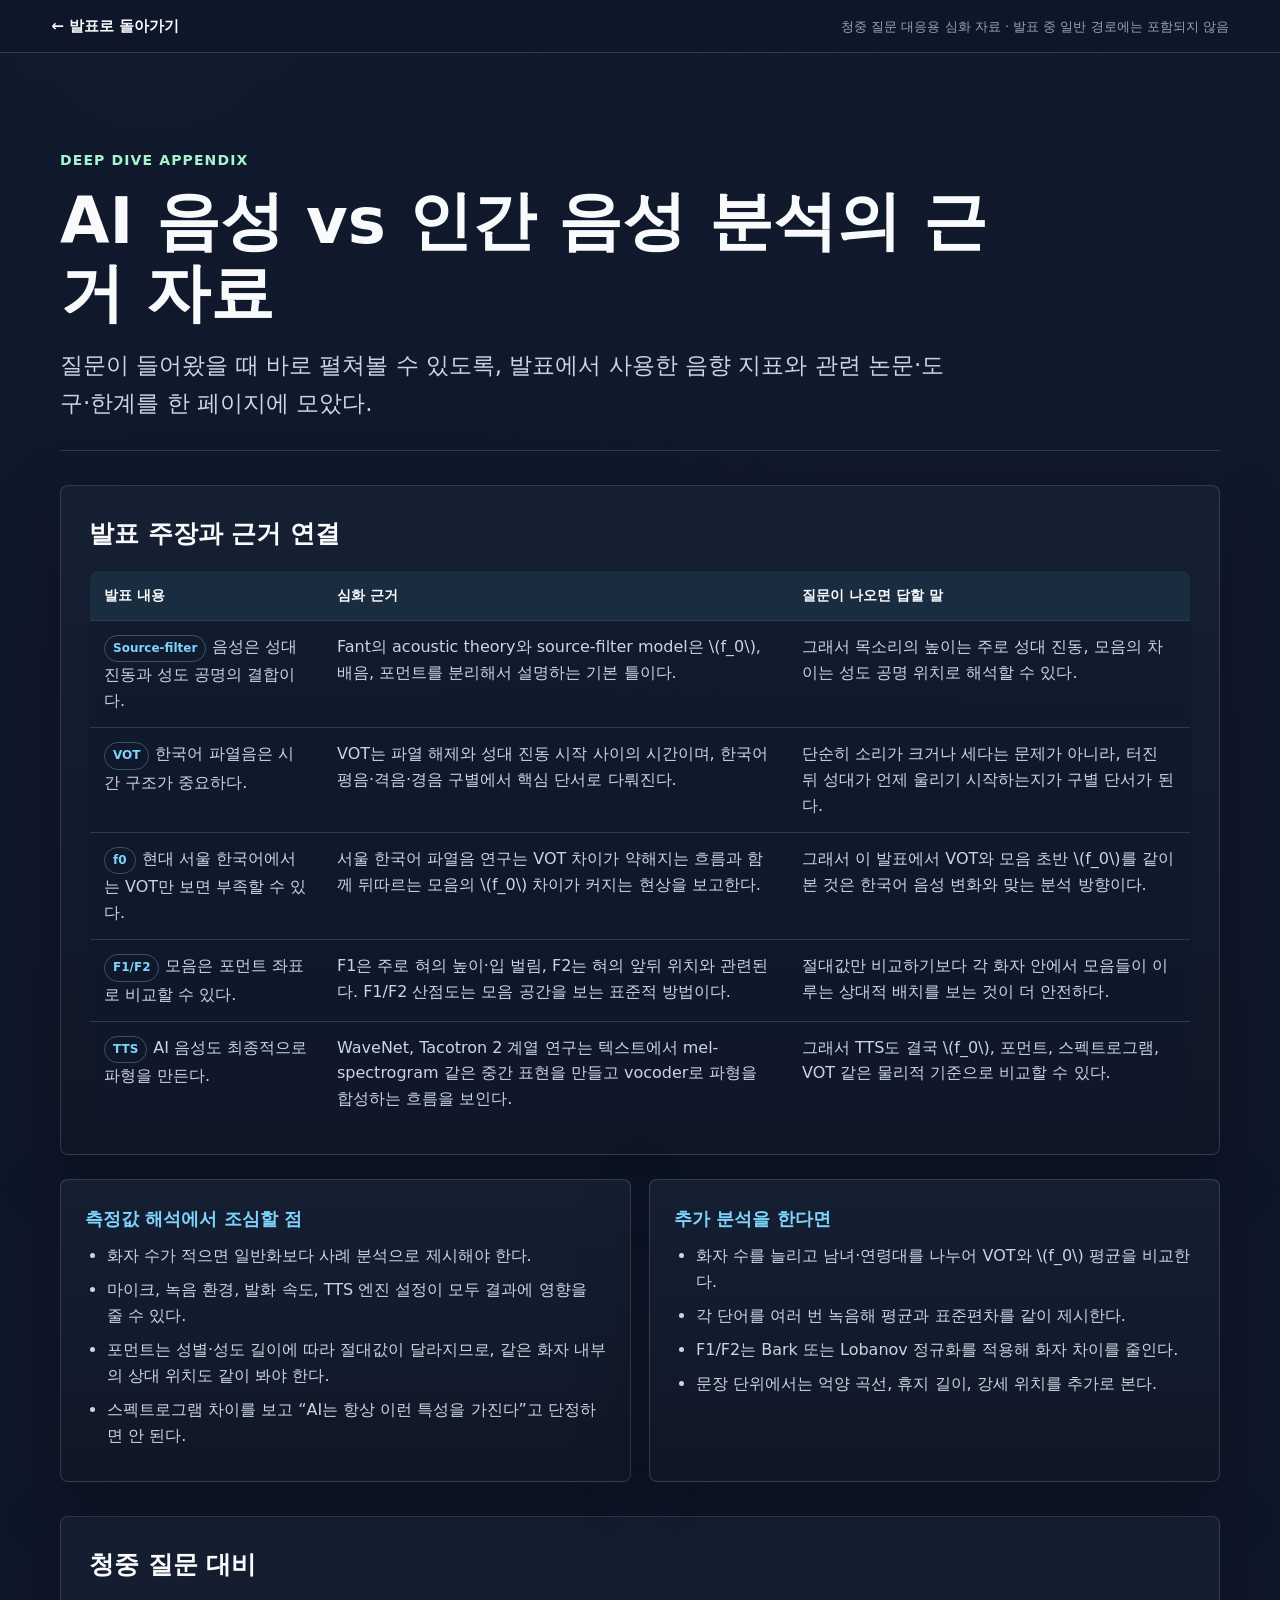
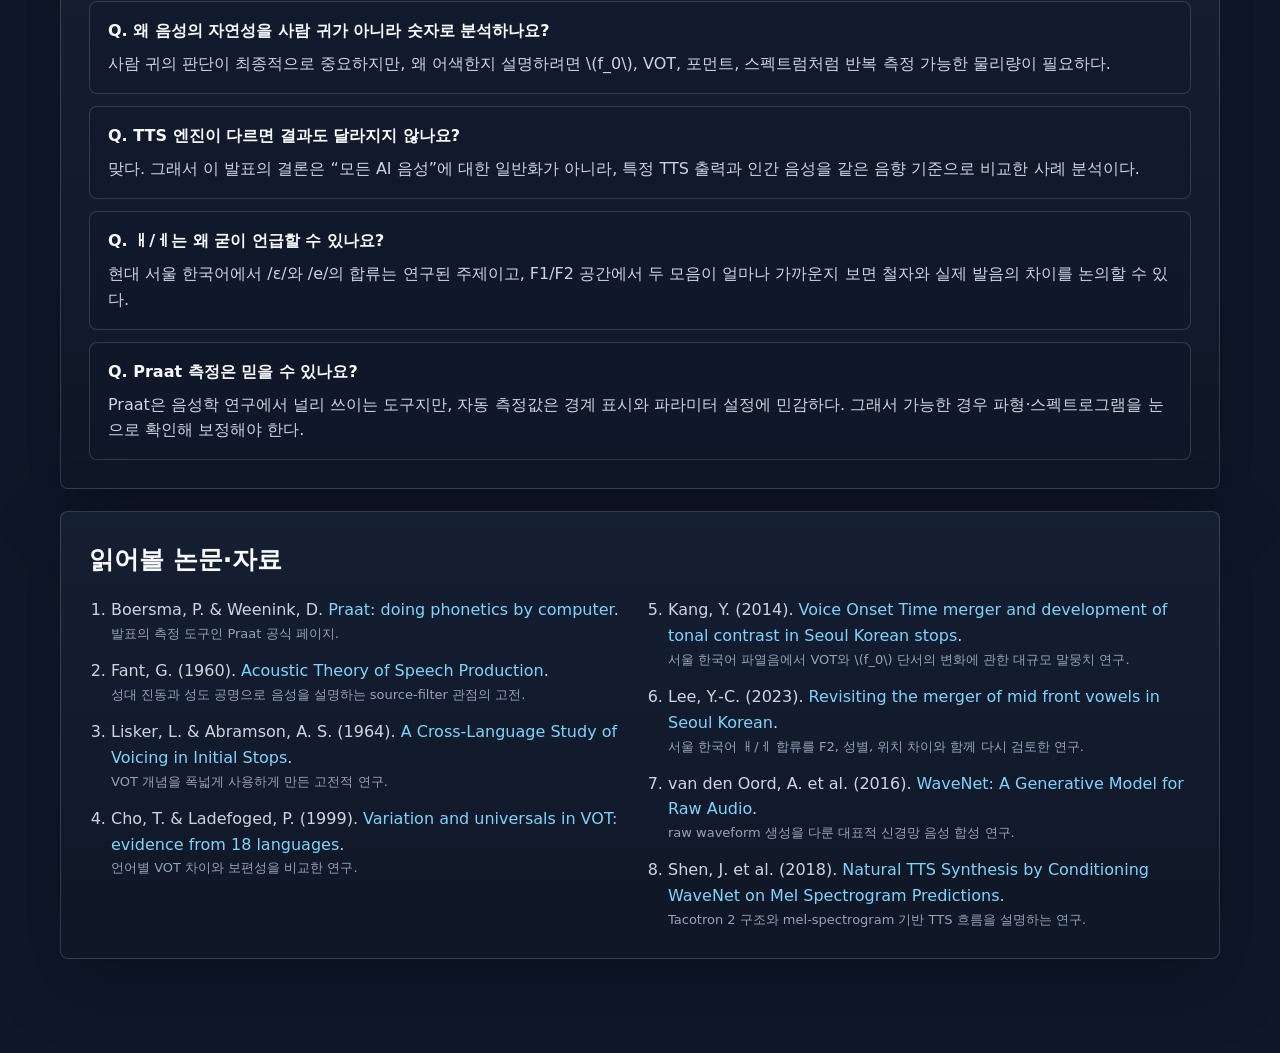
==== deep-dive.html @ f39f8580 "." ====
<!DOCTYPE html>
<html lang="ko">
<head>
  <meta charset="UTF-8">
  <meta name="viewport" content="width=device-width, initial-scale=1.0">
  <title>심화 자료 — AI 음성 vs 인간 음성</title>
  <style>
    :root {
      --bg: #0f172a;
      --panel: #162033;
      --panel-2: #101827;
      --line: rgba(226, 232, 240, 0.16);
      --ink: #f8fafc;
      --muted: #cbd5e1;
      --soft: #94a3b8;
      --accent: #7dd3fc;
      --accent-2: #a7f3d0;
      --warn: #fecaca;
      --radius: 8px;
      --shadow: 0 22px 70px rgba(0, 0, 0, 0.28);
      font-family: "IBM Plex Sans KR", "Apple SD Gothic Neo", "Noto Sans KR", system-ui, sans-serif;
    }

    * { box-sizing: border-box; }
    html { scroll-behavior: smooth; }
    body {
      margin: 0;
      color: var(--ink);
      background:
        linear-gradient(180deg, rgba(15, 23, 42, 0.92), rgba(15, 23, 42, 1)),
        radial-gradient(circle at 12% 0%, rgba(125, 211, 252, 0.22), transparent 34%),
        radial-gradient(circle at 88% 8%, rgba(167, 243, 208, 0.16), transparent 30%),
        var(--bg);
      line-height: 1.62;
    }

    a { color: var(--accent); text-decoration: none; }
    a:hover { text-decoration: underline; }

    .topbar {
      position: sticky;
      top: 0;
      z-index: 10;
      display: flex;
      justify-content: space-between;
      gap: 16px;
      align-items: center;
      padding: 14px clamp(18px, 4vw, 56px);
      background: rgba(15, 23, 42, 0.82);
      backdrop-filter: blur(14px);
      border-bottom: 1px solid var(--line);
    }

    .back-link {
      display: inline-flex;
      align-items: center;
      gap: 8px;
      color: var(--ink);
      font-size: 15px;
      font-weight: 700;
    }

    .top-note {
      color: var(--soft);
      font-size: 13px;
      text-align: right;
    }

    main {
      width: min(1160px, calc(100% - 40px));
      margin: 0 auto;
      padding: 56px 0 72px;
    }

    .hero {
      padding: 40px 0 28px;
      border-bottom: 1px solid var(--line);
      margin-bottom: 34px;
    }

    .eyebrow {
      color: var(--accent-2);
      font-size: 14px;
      font-weight: 800;
      letter-spacing: 0.08em;
      text-transform: uppercase;
      margin-bottom: 14px;
    }

    h1 {
      margin: 0;
      max-width: 960px;
      font-size: clamp(36px, 5vw, 68px);
      line-height: 1.12;
      letter-spacing: 0;
    }

    .lead {
      max-width: 900px;
      margin: 18px 0 0;
      color: var(--muted);
      font-size: clamp(18px, 2vw, 23px);
    }

    .grid {
      display: grid;
      grid-template-columns: repeat(2, minmax(0, 1fr));
      gap: 18px;
      margin: 24px 0 34px;
    }

    .card, .panel {
      background: linear-gradient(180deg, rgba(22, 32, 51, 0.96), rgba(16, 24, 39, 0.96));
      border: 1px solid var(--line);
      border-radius: var(--radius);
      box-shadow: var(--shadow);
    }

    .card { padding: 24px; }
    .panel { padding: 28px; margin-bottom: 22px; }

    h2 {
      margin: 0 0 16px;
      font-size: 25px;
      letter-spacing: 0;
    }

    h3 {
      margin: 0 0 10px;
      font-size: 18px;
      color: var(--accent);
      letter-spacing: 0;
    }

    p { margin: 0 0 12px; color: var(--muted); }

    ul, ol {
      margin: 10px 0 0;
      padding-left: 22px;
      color: var(--muted);
    }

    li { margin: 8px 0; }

    table {
      width: 100%;
      border-collapse: collapse;
      overflow: hidden;
      border-radius: var(--radius);
      border: 1px solid var(--line);
      background: rgba(15, 23, 42, 0.45);
    }

    th, td {
      padding: 13px 14px;
      border-bottom: 1px solid var(--line);
      vertical-align: top;
      text-align: left;
    }

    th {
      color: var(--ink);
      background: rgba(125, 211, 252, 0.09);
      font-size: 14px;
      white-space: nowrap;
    }

    tr:last-child td { border-bottom: 0; }
    td { color: var(--muted); }
    .tag {
      display: inline-block;
      padding: 3px 8px;
      border: 1px solid rgba(125, 211, 252, 0.32);
      border-radius: 999px;
      color: var(--accent);
      font-size: 12px;
      font-weight: 800;
      margin-right: 6px;
    }

    .qa {
      display: grid;
      gap: 12px;
    }

    .qa-item {
      border: 1px solid var(--line);
      border-radius: var(--radius);
      padding: 16px 18px;
      background: rgba(15, 23, 42, 0.36);
    }

    .q {
      margin-bottom: 7px;
      color: var(--ink);
      font-weight: 800;
    }

    .a {
      margin: 0;
      color: var(--muted);
    }

    .reference-list {
      columns: 2;
      column-gap: 34px;
    }

    .reference-list li {
      break-inside: avoid;
      margin: 0 0 14px;
    }

    .small {
      color: var(--soft);
      font-size: 13px;
    }

    @media (max-width: 820px) {
      .topbar { align-items: flex-start; flex-direction: column; }
      .top-note { text-align: left; }
      .grid { grid-template-columns: 1fr; }
      .reference-list { columns: 1; }
      th { white-space: normal; }
    }
  </style>
</head>
<body>
  <header class="topbar">
    <a class="back-link" href="index.html#18">← 발표로 돌아가기</a>
    <div class="top-note">청중 질문 대응용 심화 자료 · 발표 중 일반 경로에는 포함되지 않음</div>
  </header>

  <main>
    <section class="hero">
      <div class="eyebrow">Deep Dive Appendix</div>
      <h1>AI 음성 vs 인간 음성 분석의 근거 자료</h1>
      <p class="lead">
        질문이 들어왔을 때 바로 펼쳐볼 수 있도록, 발표에서 사용한 음향 지표와 관련 논문·도구·한계를 한 페이지에 모았다.
      </p>
    </section>

    <section class="panel">
      <h2>발표 주장과 근거 연결</h2>
      <table>
        <thead>
          <tr><th>발표 내용</th><th>심화 근거</th><th>질문이 나오면 답할 말</th></tr>
        </thead>
        <tbody>
          <tr>
            <td><span class="tag">Source-filter</span>음성은 성대 진동과 성도 공명의 결합이다.</td>
            <td>Fant의 acoustic theory와 source-filter model은 \(f_0\), 배음, 포먼트를 분리해서 설명하는 기본 틀이다.</td>
            <td>그래서 목소리의 높이는 주로 성대 진동, 모음의 차이는 성도 공명 위치로 해석할 수 있다.</td>
          </tr>
          <tr>
            <td><span class="tag">VOT</span>한국어 파열음은 시간 구조가 중요하다.</td>
            <td>VOT는 파열 해제와 성대 진동 시작 사이의 시간이며, 한국어 평음·격음·경음 구별에서 핵심 단서로 다뤄진다.</td>
            <td>단순히 소리가 크거나 세다는 문제가 아니라, 터진 뒤 성대가 언제 울리기 시작하는지가 구별 단서가 된다.</td>
          </tr>
          <tr>
            <td><span class="tag">f0</span>현대 서울 한국어에서는 VOT만 보면 부족할 수 있다.</td>
            <td>서울 한국어 파열음 연구는 VOT 차이가 약해지는 흐름과 함께 뒤따르는 모음의 \(f_0\) 차이가 커지는 현상을 보고한다.</td>
            <td>그래서 이 발표에서 VOT와 모음 초반 \(f_0\)를 같이 본 것은 한국어 음성 변화와 맞는 분석 방향이다.</td>
          </tr>
          <tr>
            <td><span class="tag">F1/F2</span>모음은 포먼트 좌표로 비교할 수 있다.</td>
            <td>F1은 주로 혀의 높이·입 벌림, F2는 혀의 앞뒤 위치와 관련된다. F1/F2 산점도는 모음 공간을 보는 표준적 방법이다.</td>
            <td>절대값만 비교하기보다 각 화자 안에서 모음들이 이루는 상대적 배치를 보는 것이 더 안전하다.</td>
          </tr>
          <tr>
            <td><span class="tag">TTS</span>AI 음성도 최종적으로 파형을 만든다.</td>
            <td>WaveNet, Tacotron 2 계열 연구는 텍스트에서 mel-spectrogram 같은 중간 표현을 만들고 vocoder로 파형을 합성하는 흐름을 보인다.</td>
            <td>그래서 TTS도 결국 \(f_0\), 포먼트, 스펙트로그램, VOT 같은 물리적 기준으로 비교할 수 있다.</td>
          </tr>
        </tbody>
      </table>
    </section>

    <div class="grid">
      <section class="card">
        <h3>측정값 해석에서 조심할 점</h3>
        <ul>
          <li>화자 수가 적으면 일반화보다 사례 분석으로 제시해야 한다.</li>
          <li>마이크, 녹음 환경, 발화 속도, TTS 엔진 설정이 모두 결과에 영향을 줄 수 있다.</li>
          <li>포먼트는 성별·성도 길이에 따라 절대값이 달라지므로, 같은 화자 내부의 상대 위치도 같이 봐야 한다.</li>
          <li>스펙트로그램 차이를 보고 “AI는 항상 이런 특성을 가진다”고 단정하면 안 된다.</li>
        </ul>
      </section>

      <section class="card">
        <h3>추가 분석을 한다면</h3>
        <ul>
          <li>화자 수를 늘리고 남녀·연령대를 나누어 VOT와 \(f_0\) 평균을 비교한다.</li>
          <li>각 단어를 여러 번 녹음해 평균과 표준편차를 같이 제시한다.</li>
          <li>F1/F2는 Bark 또는 Lobanov 정규화를 적용해 화자 차이를 줄인다.</li>
          <li>문장 단위에서는 억양 곡선, 휴지 길이, 강세 위치를 추가로 본다.</li>
        </ul>
      </section>
    </div>

    <section class="panel">
      <h2>청중 질문 대비</h2>
      <div class="qa">
        <div class="qa-item">
          <div class="q">Q. 왜 음성의 자연성을 사람 귀가 아니라 숫자로 분석하나요?</div>
          <p class="a">사람 귀의 판단이 최종적으로 중요하지만, 왜 어색한지 설명하려면 \(f_0\), VOT, 포먼트, 스펙트럼처럼 반복 측정 가능한 물리량이 필요하다.</p>
        </div>
        <div class="qa-item">
          <div class="q">Q. TTS 엔진이 다르면 결과도 달라지지 않나요?</div>
          <p class="a">맞다. 그래서 이 발표의 결론은 “모든 AI 음성”에 대한 일반화가 아니라, 특정 TTS 출력과 인간 음성을 같은 음향 기준으로 비교한 사례 분석이다.</p>
        </div>
        <div class="qa-item">
          <div class="q">Q. ㅐ/ㅔ는 왜 굳이 언급할 수 있나요?</div>
          <p class="a">현대 서울 한국어에서 /ɛ/와 /e/의 합류는 연구된 주제이고, F1/F2 공간에서 두 모음이 얼마나 가까운지 보면 철자와 실제 발음의 차이를 논의할 수 있다.</p>
        </div>
        <div class="qa-item">
          <div class="q">Q. Praat 측정은 믿을 수 있나요?</div>
          <p class="a">Praat은 음성학 연구에서 널리 쓰이는 도구지만, 자동 측정값은 경계 표시와 파라미터 설정에 민감하다. 그래서 가능한 경우 파형·스펙트로그램을 눈으로 확인해 보정해야 한다.</p>
        </div>
      </div>
    </section>

    <section class="panel">
      <h2>읽어볼 논문·자료</h2>
      <ol class="reference-list">
        <li>
          Boersma, P. & Weenink, D. <a href="https://praat.org/praat" target="_blank" rel="noopener">Praat: doing phonetics by computer</a>.
          <div class="small">발표의 측정 도구인 Praat 공식 페이지.</div>
        </li>
        <li>
          Fant, G. (1960). <a href="https://books.google.com/books/about/Acoustic_theory_of_speech_production.html?id=ESJgAAAAMAAJ" target="_blank" rel="noopener">Acoustic Theory of Speech Production</a>.
          <div class="small">성대 진동과 성도 공명으로 음성을 설명하는 source-filter 관점의 고전.</div>
        </li>
        <li>
          Lisker, L. & Abramson, A. S. (1964). <a href="https://www.tandfonline.com/doi/pdf/10.1080/00437956.1964.11659830" target="_blank" rel="noopener">A Cross-Language Study of Voicing in Initial Stops</a>.
          <div class="small">VOT 개념을 폭넓게 사용하게 만든 고전적 연구.</div>
        </li>
        <li>
          Cho, T. & Ladefoged, P. (1999). <a href="https://cir.nii.ac.jp/crid/1362262945896509184" target="_blank" rel="noopener">Variation and universals in VOT: evidence from 18 languages</a>.
          <div class="small">언어별 VOT 차이와 보편성을 비교한 연구.</div>
        </li>
        <li>
          Kang, Y. (2014). <a href="https://www.yoonjungkang.com/uploads/1/1/6/2/11625099/vot_merger_in_seoul_korean_revised_final.pdf" target="_blank" rel="noopener">Voice Onset Time merger and development of tonal contrast in Seoul Korean stops</a>.
          <div class="small">서울 한국어 파열음에서 VOT와 \(f_0\) 단서의 변화에 관한 대규모 말뭉치 연구.</div>
        </li>
        <li>
          Lee, Y.-C. (2023). <a href="https://www.kci.go.kr/kciportal/ci/sereArticleSearch/ciSereArtiView.kci?sereArticleSearchBean.artiId=ART002992684" target="_blank" rel="noopener">Revisiting the merger of mid front vowels in Seoul Korean</a>.
          <div class="small">서울 한국어 ㅐ/ㅔ 합류를 F2, 성별, 위치 차이와 함께 다시 검토한 연구.</div>
        </li>
        <li>
          van den Oord, A. et al. (2016). <a href="https://arxiv.org/abs/1609.03499" target="_blank" rel="noopener">WaveNet: A Generative Model for Raw Audio</a>.
          <div class="small">raw waveform 생성을 다룬 대표적 신경망 음성 합성 연구.</div>
        </li>
        <li>
          Shen, J. et al. (2018). <a href="https://arxiv.org/abs/1712.05884" target="_blank" rel="noopener">Natural TTS Synthesis by Conditioning WaveNet on Mel Spectrogram Predictions</a>.
          <div class="small">Tacotron 2 구조와 mel-spectrogram 기반 TTS 흐름을 설명하는 연구.</div>
        </li>
      </ol>
    </section>
  </main>
</body>
</html>
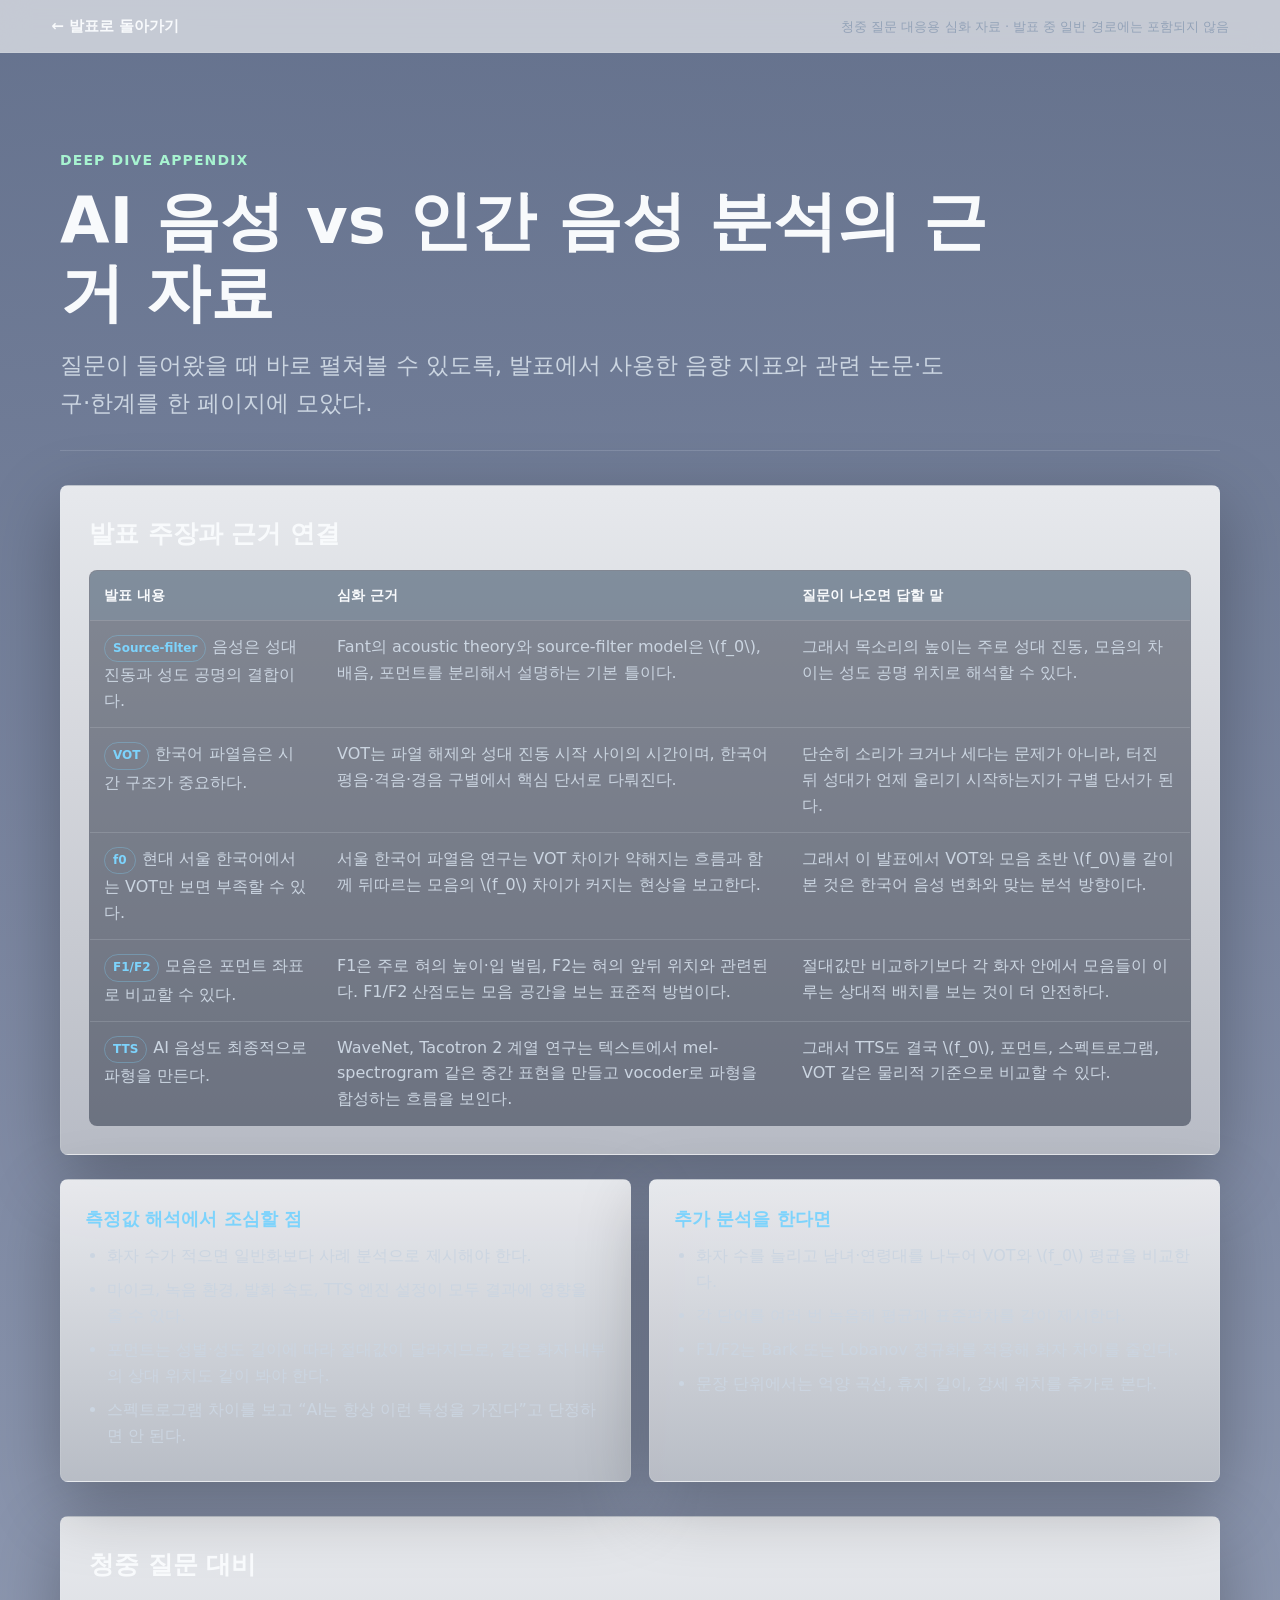
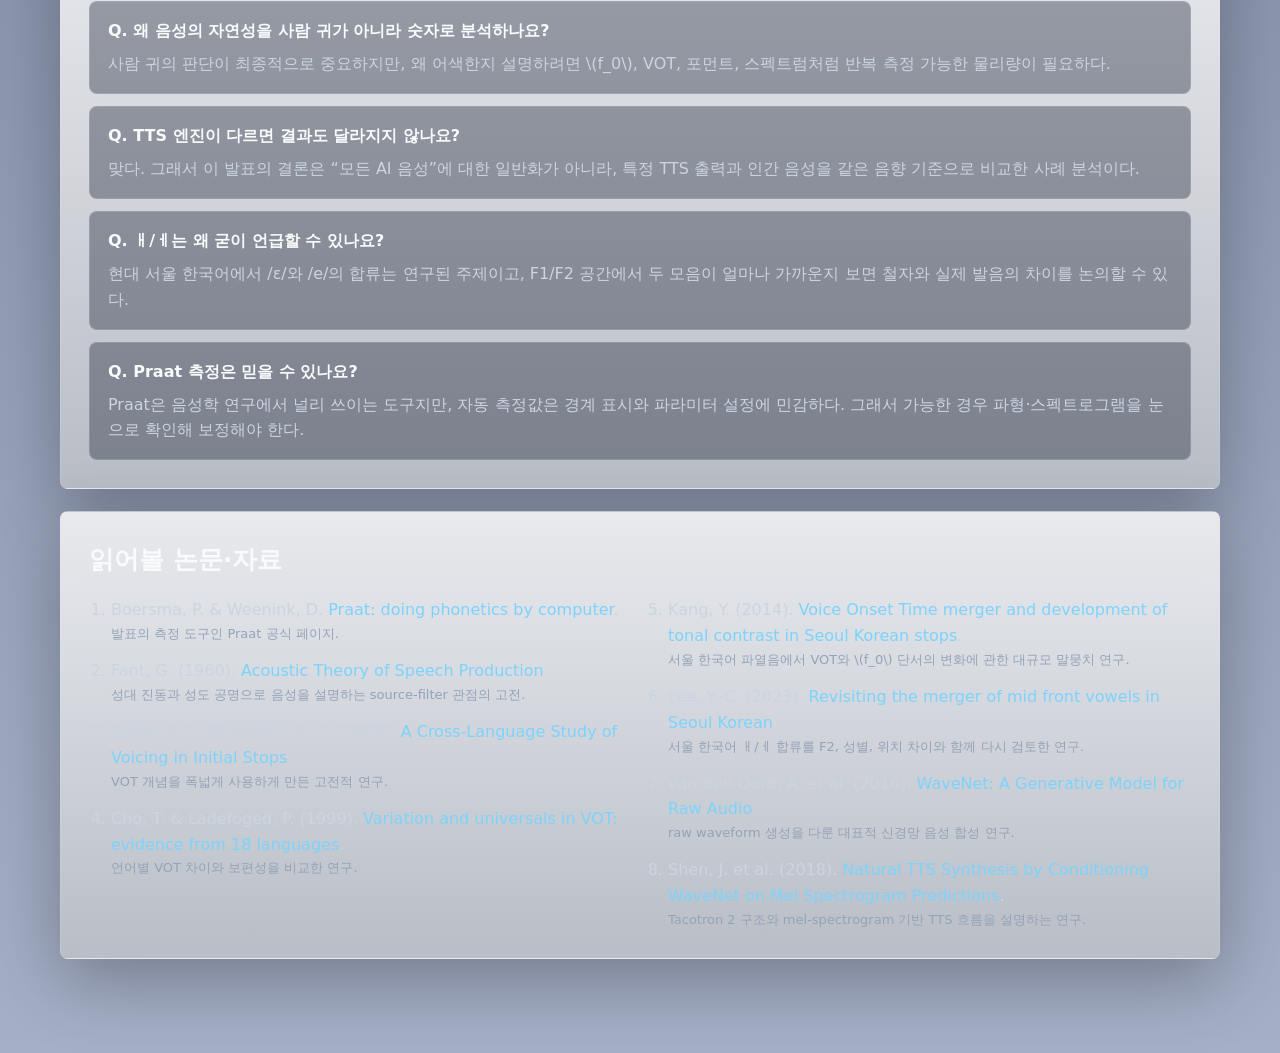
==== commit e0f78ddd: "." ====
--- a/deep-dive.html
+++ b/deep-dive.html
@@ -27,7 +27,7 @@
       margin: 0;
       color: var(--ink);
       background:
-        linear-gradient(180deg, rgba(15, 23, 42, 0.92), rgba(15, 23, 42, 1)),
+        linear-gradient(180deg, rgba(107, 119, 147, 0.92), rgb(165, 175, 198)),
         radial-gradient(circle at 12% 0%, rgba(125, 211, 252, 0.22), transparent 34%),
         radial-gradient(circle at 88% 8%, rgba(167, 243, 208, 0.16), transparent 30%),
         var(--bg);
@@ -46,7 +46,7 @@
       gap: 16px;
       align-items: center;
       padding: 14px clamp(18px, 4vw, 56px);
-      background: rgba(15, 23, 42, 0.82);
+      background: rgba(219, 221, 227, 0.82);
       backdrop-filter: blur(14px);
       border-bottom: 1px solid var(--line);
     }
@@ -110,7 +110,7 @@
     }
 
     .card, .panel {
-      background: linear-gradient(180deg, rgba(22, 32, 51, 0.96), rgba(16, 24, 39, 0.96));
+      background: linear-gradient(180deg, rgba(236, 237, 240, 0.96), rgba(186, 190, 198, 0.96));
       border: 1px solid var(--line);
       border-radius: var(--radius);
       box-shadow: var(--shadow);
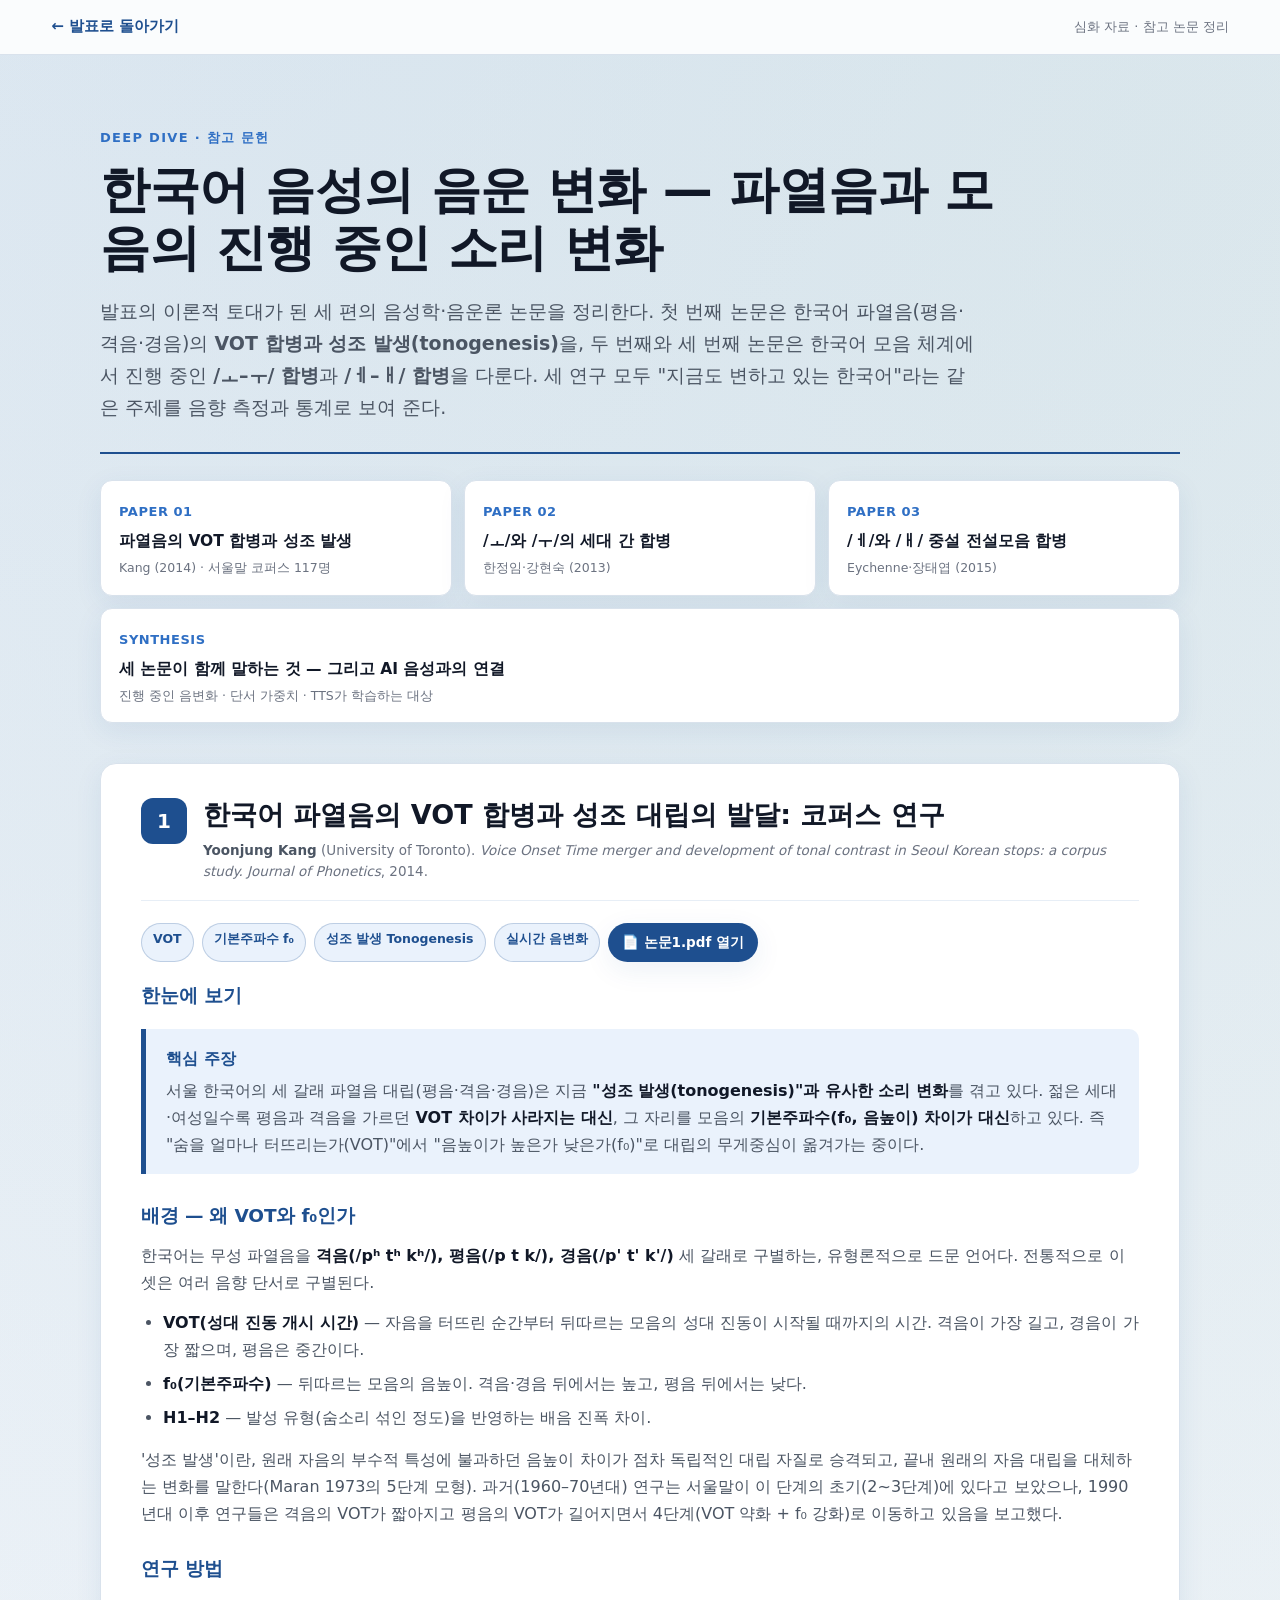
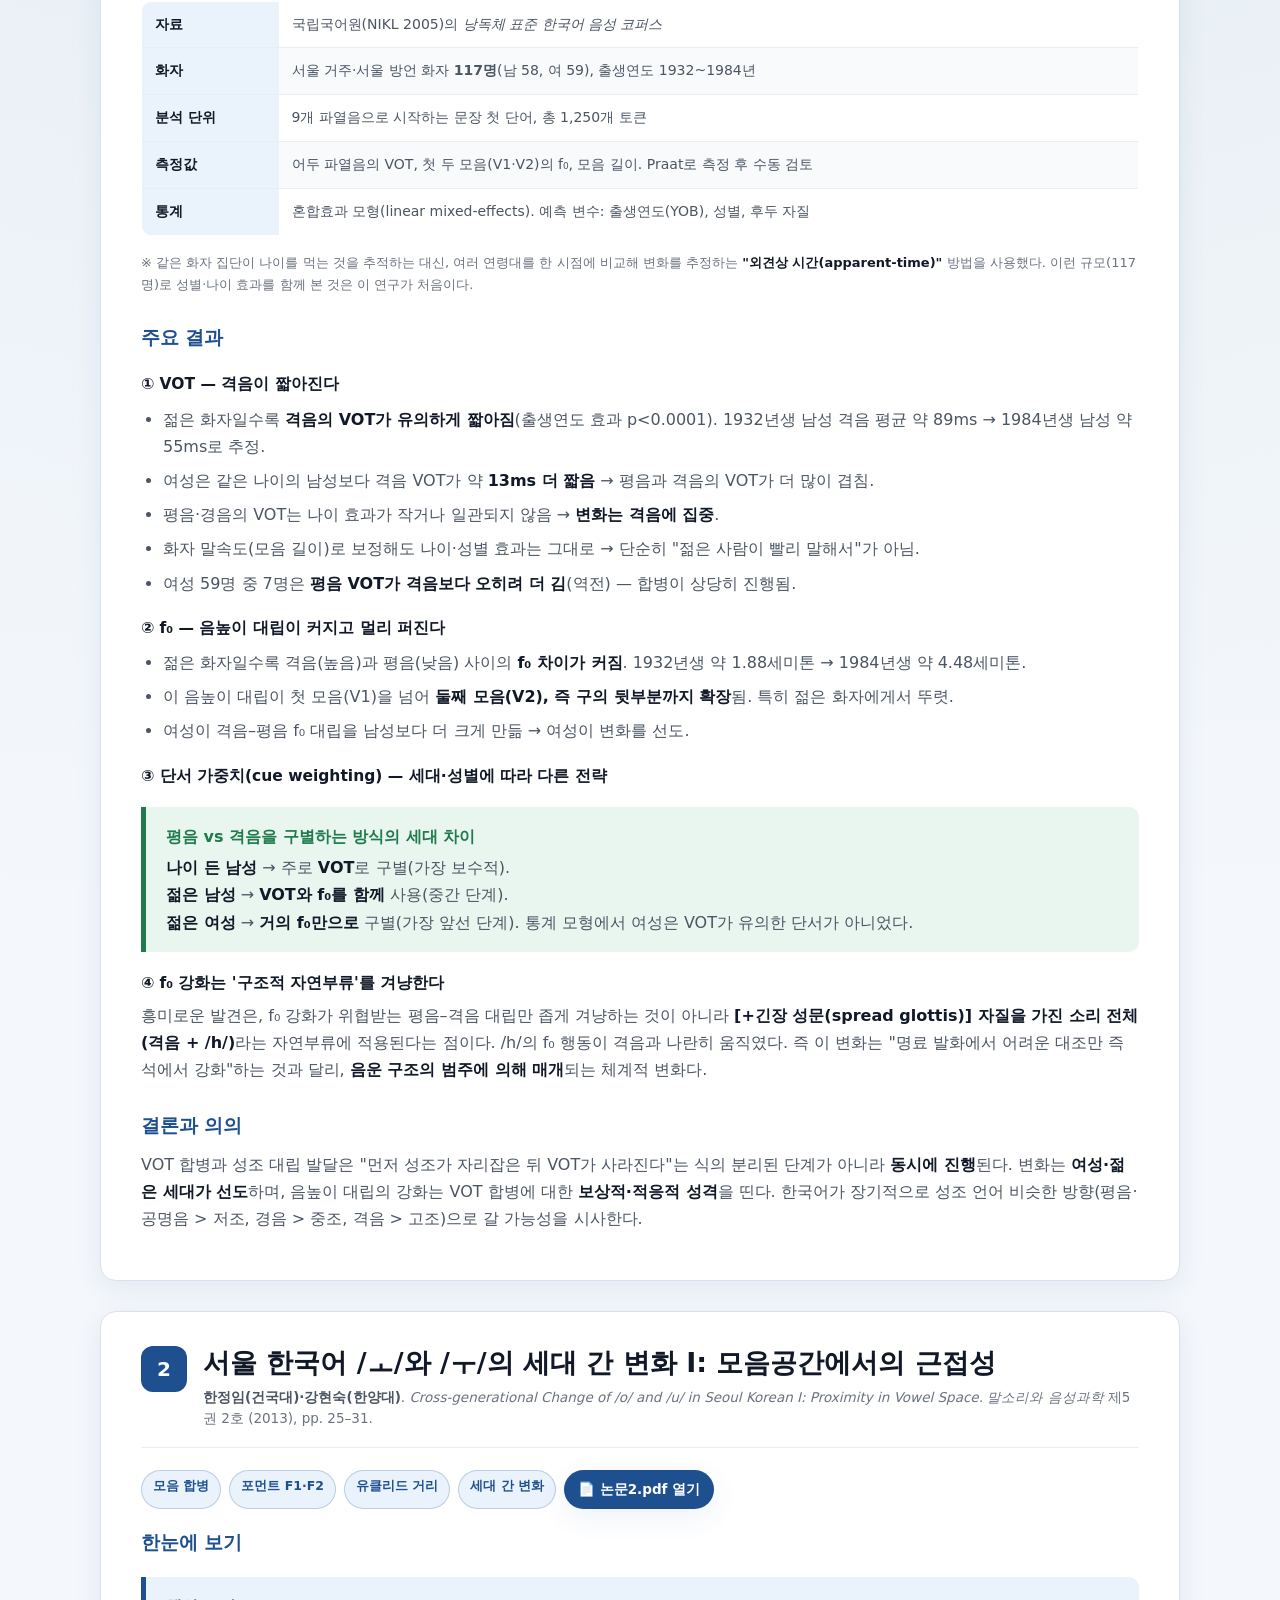
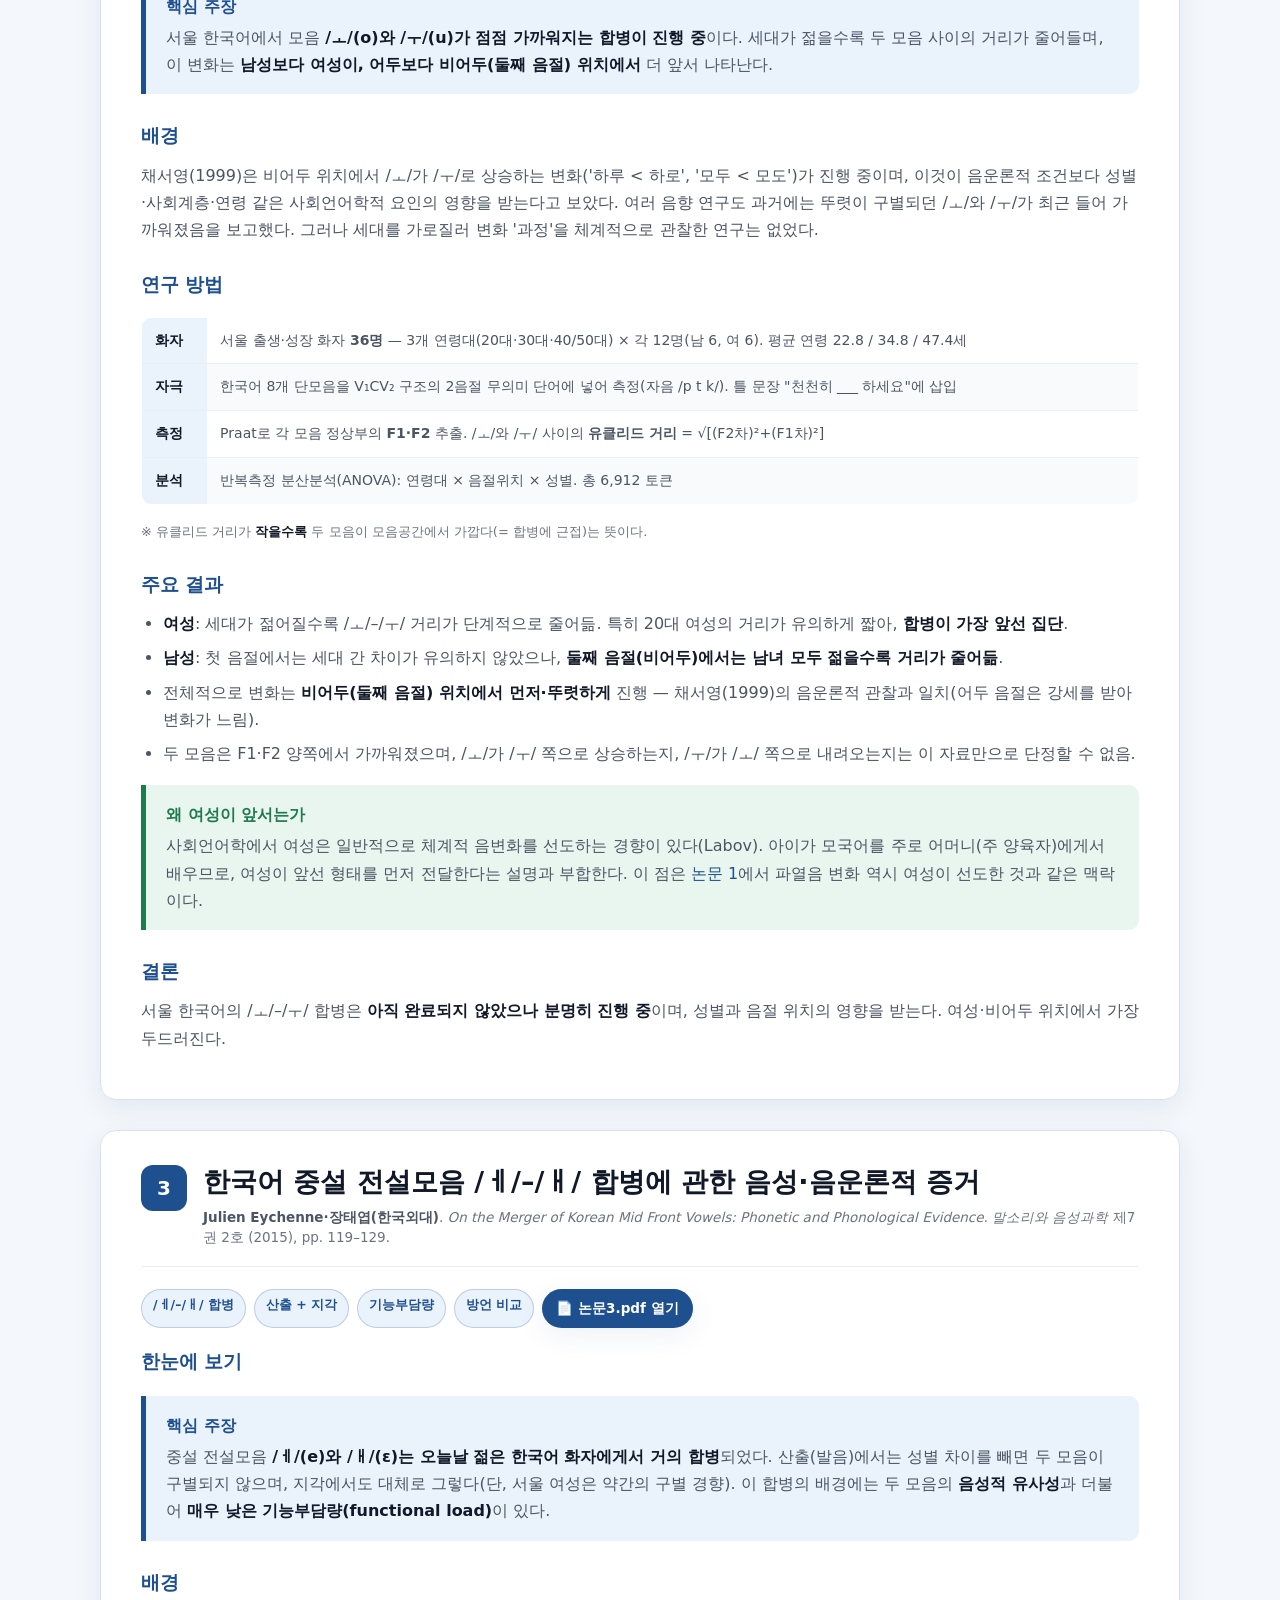
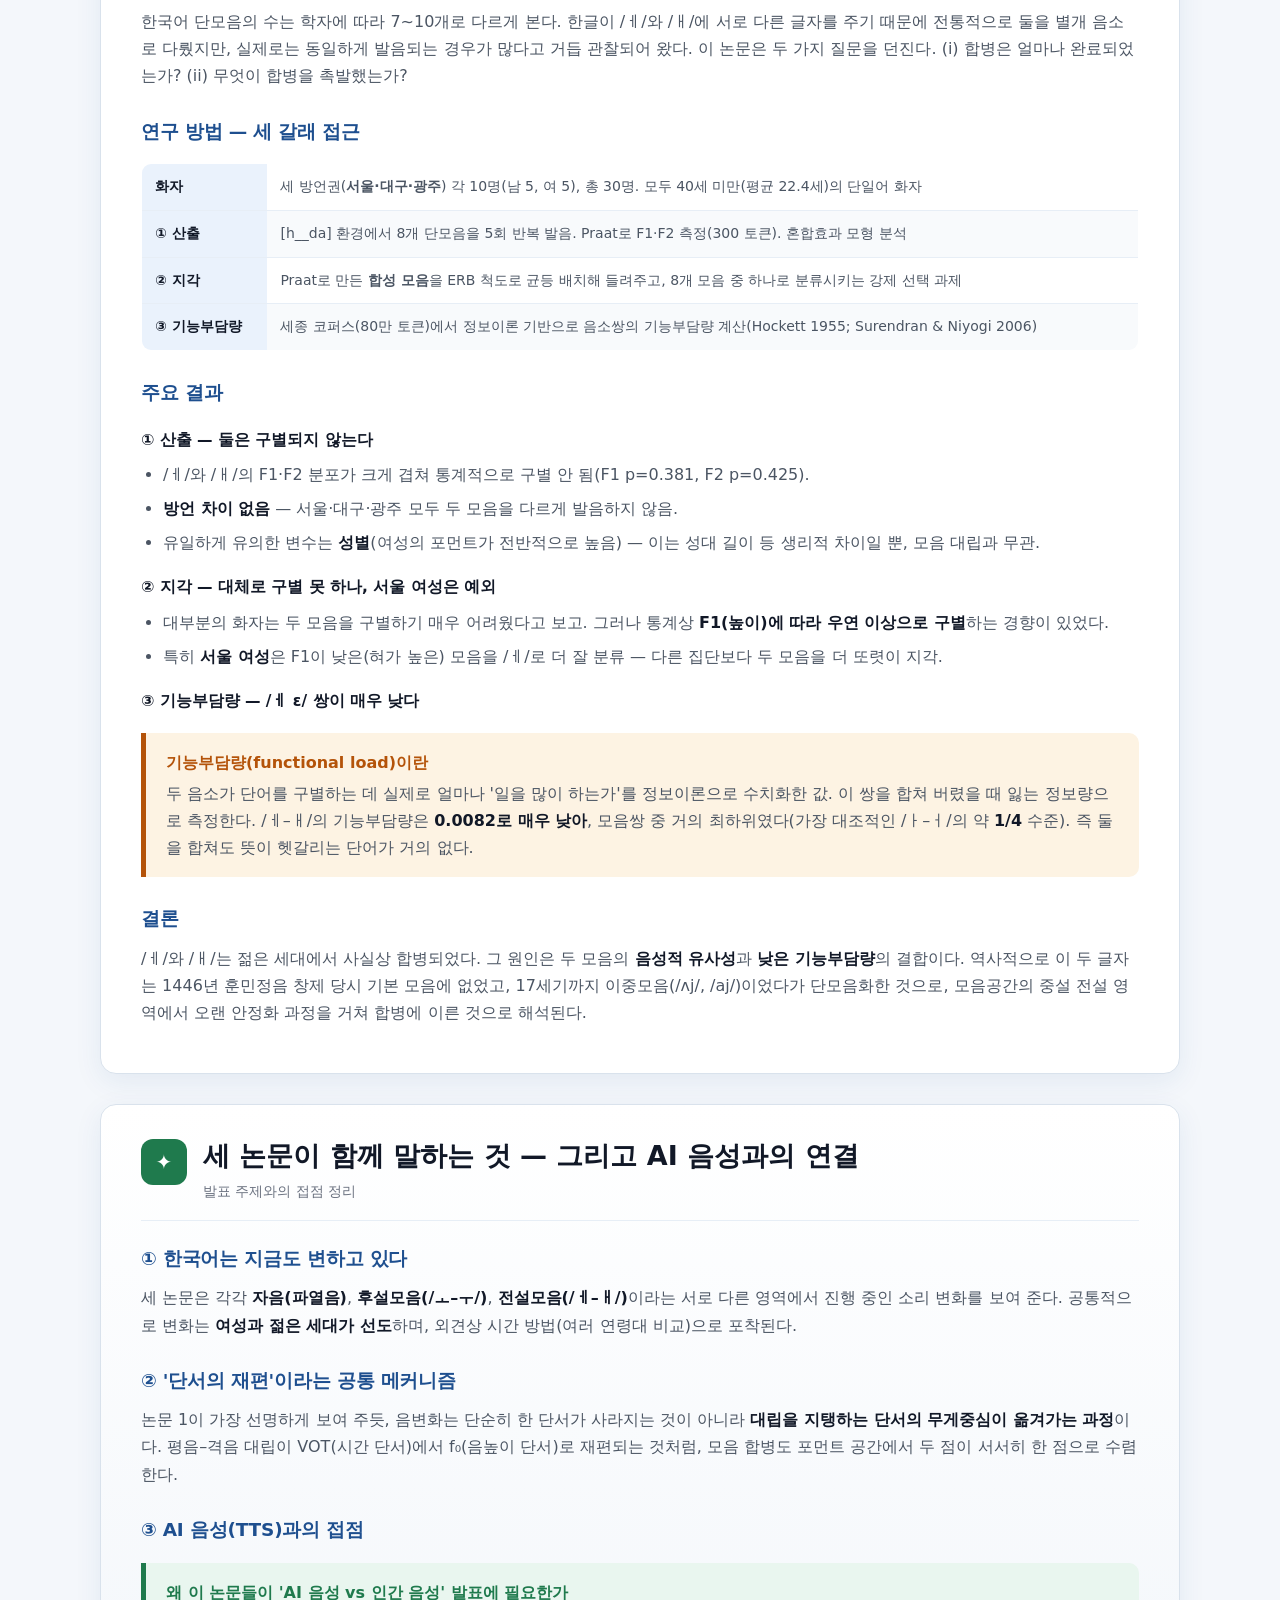
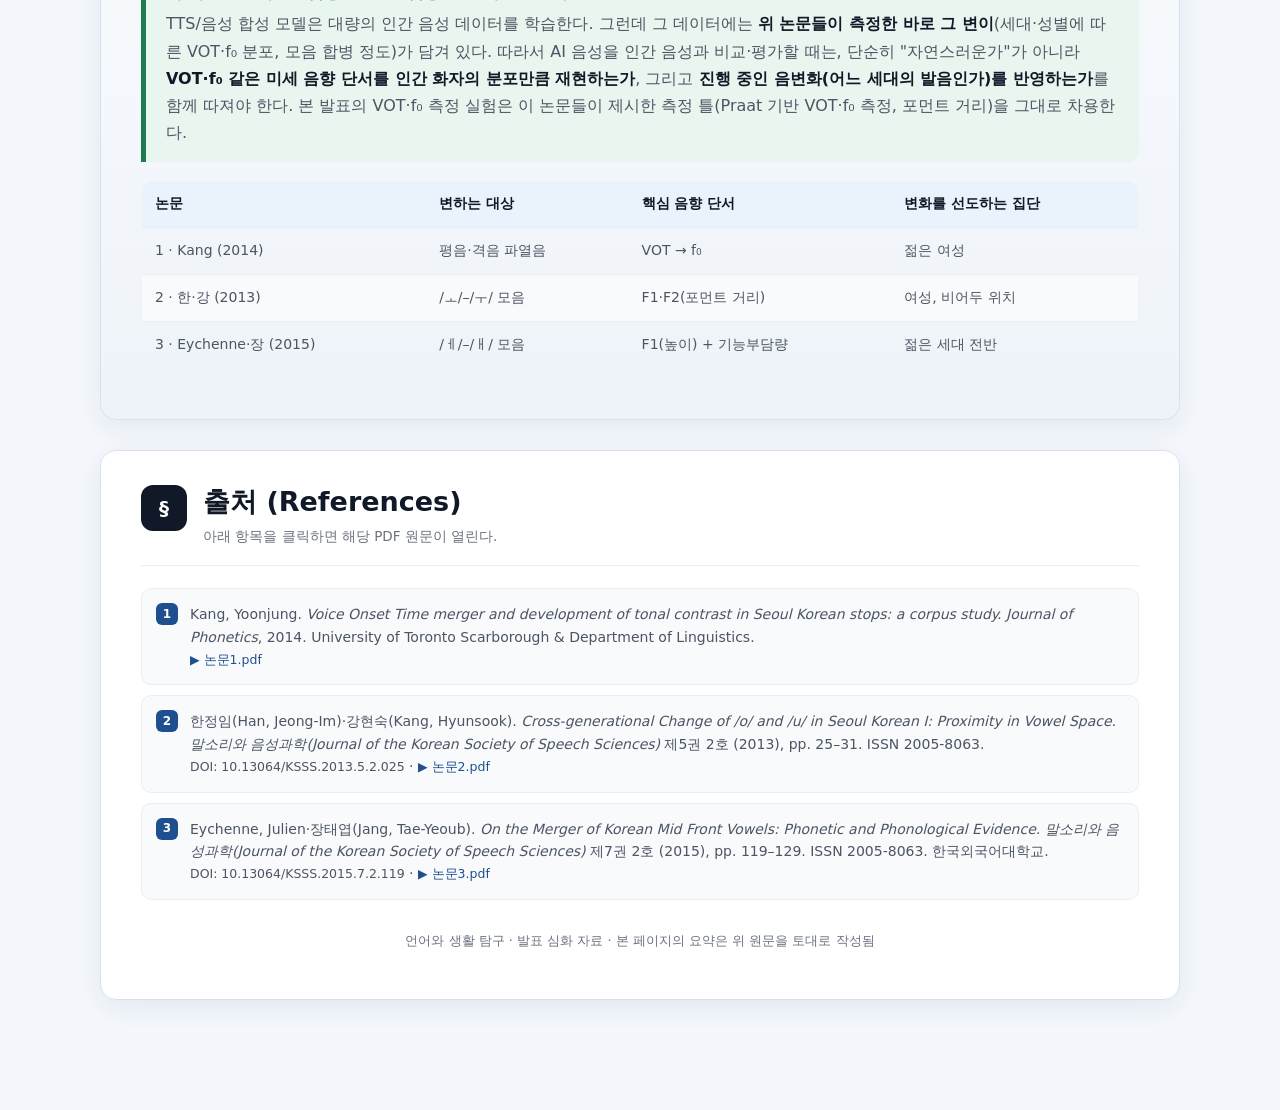
==== commit a1cbc5c6: "." ====
--- a/deep-dive.html
+++ b/deep-dive.html
@@ -3,21 +3,27 @@
 <head>
   <meta charset="UTF-8">
   <meta name="viewport" content="width=device-width, initial-scale=1.0">
-  <title>심화 자료 — AI 음성 vs 인간 음성</title>
+  <title>심화 자료 — 한국어 음성의 음운 변화 연구</title>
   <style>
     :root {
-      --bg: #0f172a;
-      --panel: #162033;
-      --panel-2: #101827;
-      --line: rgba(226, 232, 240, 0.16);
-      --ink: #f8fafc;
-      --muted: #cbd5e1;
-      --soft: #94a3b8;
-      --accent: #7dd3fc;
-      --accent-2: #a7f3d0;
-      --warn: #fecaca;
-      --radius: 8px;
-      --shadow: 0 22px 70px rgba(0, 0, 0, 0.28);
+      --bg:        #f4f7fb;
+      --bg-2:      #eef3f9;
+      --panel:     #ffffff;
+      --panel-2:   #f8fafc;
+      --line:      #d9e2ec;
+      --line-soft: #e7eef6;
+      --ink:       #111827;
+      --muted:     #4b5563;
+      --soft:      #6b7280;
+      --accent:    #1e4f8f;
+      --accent-2:  #2f6fc4;
+      --accent-bg: #eaf2fc;
+      --red:       #b42318;
+      --green:     #1f7a4d;
+      --amber:     #b45309;
+      --radius: 12px;
+      --shadow: 0 8px 28px rgba(30, 79, 143, 0.08);
+      --shadow-lg: 0 14px 44px rgba(30, 79, 143, 0.12);
       font-family: "IBM Plex Sans KR", "Apple SD Gothic Neo", "Noto Sans KR", system-ui, sans-serif;
     }
 
@@ -27,11 +33,11 @@
       margin: 0;
       color: var(--ink);
       background:
-        linear-gradient(180deg, rgba(107, 119, 147, 0.92), rgb(165, 175, 198)),
-        radial-gradient(circle at 12% 0%, rgba(125, 211, 252, 0.22), transparent 34%),
-        radial-gradient(circle at 88% 8%, rgba(167, 243, 208, 0.16), transparent 30%),
+        radial-gradient(circle at 12% -4%, rgba(47, 111, 196, 0.10), transparent 36%),
+        radial-gradient(circle at 92% 2%, rgba(31, 122, 77, 0.07), transparent 32%),
         var(--bg);
-      line-height: 1.62;
+      line-height: 1.7;
+      -webkit-font-smoothing: antialiased;
     }
 
     a { color: var(--accent); text-decoration: none; }
@@ -46,7 +52,7 @@
       gap: 16px;
       align-items: center;
       padding: 14px clamp(18px, 4vw, 56px);
-      background: rgba(219, 221, 227, 0.82);
+      background: rgba(255, 255, 255, 0.86);
       backdrop-filter: blur(14px);
       border-bottom: 1px solid var(--line);
     }
@@ -55,307 +61,615 @@
       display: inline-flex;
       align-items: center;
       gap: 8px;
-      color: var(--ink);
+      color: var(--accent);
       font-size: 15px;
       font-weight: 700;
     }
 
-    .top-note {
-      color: var(--soft);
-      font-size: 13px;
-      text-align: right;
-    }
+    .top-note { color: var(--soft); font-size: 13px; text-align: right; }
 
     main {
-      width: min(1160px, calc(100% - 40px));
+      width: min(1080px, calc(100% - 40px));
       margin: 0 auto;
-      padding: 56px 0 72px;
+      padding: 48px 0 80px;
     }
 
     .hero {
-      padding: 40px 0 28px;
-      border-bottom: 1px solid var(--line);
-      margin-bottom: 34px;
+      padding: 24px 0 28px;
+      border-bottom: 2px solid var(--accent);
+      margin-bottom: 14px;
     }
 
     .eyebrow {
       color: var(--accent-2);
-      font-size: 14px;
+      font-size: 13px;
       font-weight: 800;
-      letter-spacing: 0.08em;
+      letter-spacing: 0.1em;
       text-transform: uppercase;
-      margin-bottom: 14px;
+      margin-bottom: 12px;
     }
 
     h1 {
       margin: 0;
-      max-width: 960px;
-      font-size: clamp(36px, 5vw, 68px);
-      line-height: 1.12;
-      letter-spacing: 0;
+      max-width: 940px;
+      font-size: clamp(30px, 4.4vw, 50px);
+      line-height: 1.16;
+      letter-spacing: -0.01em;
+      color: var(--ink);
     }
 
     .lead {
-      max-width: 900px;
+      max-width: 880px;
       margin: 18px 0 0;
       color: var(--muted);
-      font-size: clamp(18px, 2vw, 23px);
-    }
-
-    .grid {
+      font-size: clamp(16px, 1.8vw, 19px);
+    }
+
+    /* ---- Table of contents ---- */
+    .toc {
       display: grid;
-      grid-template-columns: repeat(2, minmax(0, 1fr));
-      gap: 18px;
-      margin: 24px 0 34px;
-    }
-
-    .card, .panel {
-      background: linear-gradient(180deg, rgba(236, 237, 240, 0.96), rgba(186, 190, 198, 0.96));
+      grid-template-columns: repeat(3, 1fr);
+      gap: 12px;
+      margin: 26px 0 40px;
+    }
+    .toc a {
+      display: block;
+      padding: 16px 18px;
+      background: var(--panel);
       border: 1px solid var(--line);
       border-radius: var(--radius);
       box-shadow: var(--shadow);
-    }
-
-    .card { padding: 24px; }
-    .panel { padding: 28px; margin-bottom: 22px; }
-
-    h2 {
-      margin: 0 0 16px;
-      font-size: 25px;
-      letter-spacing: 0;
-    }
+      transition: transform .12s ease, box-shadow .12s ease;
+    }
+    .toc a:hover { transform: translateY(-2px); box-shadow: var(--shadow-lg); text-decoration: none; }
+    .toc .toc-num { color: var(--accent-2); font-weight: 800; font-size: 13px; letter-spacing: .04em; }
+    .toc .toc-title { display: block; color: var(--ink); font-weight: 700; margin-top: 4px; font-size: 15.5px; }
+    .toc .toc-sub { display: block; color: var(--soft); font-size: 12.5px; margin-top: 3px; }
+
+    /* ---- Paper section ---- */
+    .paper {
+      background: var(--panel);
+      border: 1px solid var(--line);
+      border-radius: 16px;
+      box-shadow: var(--shadow);
+      padding: 34px clamp(22px, 3.4vw, 40px);
+      margin: 0 0 30px;
+      scroll-margin-top: 80px;
+    }
+
+    .paper-head {
+      display: flex;
+      align-items: flex-start;
+      gap: 16px;
+      padding-bottom: 18px;
+      border-bottom: 1px solid var(--line-soft);
+      margin-bottom: 22px;
+    }
+    .paper-badge {
+      flex: 0 0 auto;
+      width: 46px; height: 46px;
+      display: grid; place-items: center;
+      background: var(--accent); color: #fff;
+      border-radius: 12px;
+      font-weight: 800; font-size: 20px;
+    }
+    .paper-head h2 { margin: 0; font-size: clamp(20px, 2.4vw, 27px); line-height: 1.25; color: var(--ink); }
+    .paper-head .cite {
+      margin: 8px 0 0; color: var(--soft); font-size: 13.5px; line-height: 1.55;
+    }
+    .paper-head .cite .au { color: var(--muted); font-weight: 600; }
+
+    .meta-row {
+      display: flex; flex-wrap: wrap; gap: 8px;
+      margin: 16px 0 4px;
+    }
+    .tag {
+      display: inline-block;
+      padding: 4px 11px;
+      border: 1px solid rgba(30, 79, 143, 0.22);
+      background: var(--accent-bg);
+      border-radius: 999px;
+      color: var(--accent);
+      font-size: 12.5px;
+      font-weight: 700;
+    }
+    .file-link {
+      display: inline-flex; align-items: center; gap: 7px;
+      padding: 8px 14px;
+      background: var(--accent);
+      color: #fff !important;
+      border-radius: 999px;
+      font-size: 13.5px; font-weight: 700;
+      box-shadow: var(--shadow);
+    }
+    .file-link:hover { background: var(--accent-2); text-decoration: none; }
 
     h3 {
-      margin: 0 0 10px;
-      font-size: 18px;
+      margin: 26px 0 10px;
+      font-size: 18.5px;
       color: var(--accent);
-      letter-spacing: 0;
-    }
-
-    p { margin: 0 0 12px; color: var(--muted); }
-
-    ul, ol {
-      margin: 10px 0 0;
-      padding-left: 22px;
-      color: var(--muted);
-    }
-
-    li { margin: 8px 0; }
+      letter-spacing: -0.01em;
+    }
+    h3:first-of-type { margin-top: 18px; }
+    h4 { margin: 18px 0 6px; font-size: 15.5px; color: var(--ink); }
+
+    p { margin: 0 0 13px; color: var(--muted); }
+    .paper p strong, li strong { color: var(--ink); }
+
+    ul, ol { margin: 8px 0 14px; padding-left: 22px; color: var(--muted); }
+    li { margin: 7px 0; }
+
+    .callout {
+      margin: 18px 0;
+      padding: 16px 20px;
+      background: var(--accent-bg);
+      border-left: 5px solid var(--accent);
+      border-radius: 0 10px 10px 0;
+      color: var(--ink);
+    }
+    .callout.green { background: #e9f6ef; border-left-color: var(--green); }
+    .callout.amber { background: #fdf3e3; border-left-color: var(--amber); }
+    .callout .ttl { font-weight: 800; display: block; margin-bottom: 4px; color: var(--accent); }
+    .callout.green .ttl { color: var(--green); }
+    .callout.amber .ttl { color: var(--amber); }
+    .callout p:last-child { margin-bottom: 0; }
 
     table {
       width: 100%;
       border-collapse: collapse;
       overflow: hidden;
-      border-radius: var(--radius);
+      border-radius: 10px;
       border: 1px solid var(--line);
-      background: rgba(15, 23, 42, 0.45);
-    }
-
+      margin: 16px 0;
+      font-size: 14px;
+    }
     th, td {
-      padding: 13px 14px;
-      border-bottom: 1px solid var(--line);
+      padding: 11px 13px;
+      border-bottom: 1px solid var(--line-soft);
       vertical-align: top;
       text-align: left;
     }
-
-    th {
-      color: var(--ink);
-      background: rgba(125, 211, 252, 0.09);
-      font-size: 14px;
-      white-space: nowrap;
-    }
-
+    th { color: var(--ink); background: var(--accent-bg); font-weight: 700; }
     tr:last-child td { border-bottom: 0; }
     td { color: var(--muted); }
-    .tag {
-      display: inline-block;
-      padding: 3px 8px;
-      border: 1px solid rgba(125, 211, 252, 0.32);
-      border-radius: 999px;
-      color: var(--accent);
-      font-size: 12px;
-      font-weight: 800;
-      margin-right: 6px;
-    }
-
-    .qa {
-      display: grid;
-      gap: 12px;
-    }
-
-    .qa-item {
-      border: 1px solid var(--line);
-      border-radius: var(--radius);
-      padding: 16px 18px;
-      background: rgba(15, 23, 42, 0.36);
-    }
-
-    .q {
-      margin-bottom: 7px;
-      color: var(--ink);
-      font-weight: 800;
-    }
-
-    .a {
-      margin: 0;
+    tbody tr:nth-child(even) td { background: var(--panel-2); }
+
+    .ipa { font-style: normal; }
+
+    /* ---- Synthesis ---- */
+    .synth { background: linear-gradient(180deg, #ffffff, var(--bg-2)); }
+
+    /* ---- References ---- */
+    .refs { counter-reset: ref; }
+    .refs ol { list-style: none; padding-left: 0; }
+    .refs li {
+      position: relative;
+      padding: 14px 16px 14px 48px;
+      border: 1px solid var(--line-soft);
+      border-radius: 10px;
+      margin-bottom: 10px;
+      background: var(--panel-2);
       color: var(--muted);
-    }
-
-    .reference-list {
-      columns: 2;
-      column-gap: 34px;
-    }
-
-    .reference-list li {
-      break-inside: avoid;
-      margin: 0 0 14px;
-    }
-
-    .small {
-      color: var(--soft);
-      font-size: 13px;
-    }
+      font-size: 14px;
+      line-height: 1.6;
+    }
+    .refs li::before {
+      counter-increment: ref;
+      content: counter(ref);
+      position: absolute; left: 14px; top: 14px;
+      width: 22px; height: 22px;
+      display: grid; place-items: center;
+      background: var(--accent); color: #fff;
+      border-radius: 6px; font-size: 12px; font-weight: 800;
+    }
+    .refs .doi { font-size: 12.5px; }
+
+    .footer-note { color: var(--soft); font-size: 13px; text-align: center; margin-top: 30px; }
 
     @media (max-width: 820px) {
       .topbar { align-items: flex-start; flex-direction: column; }
       .top-note { text-align: left; }
-      .grid { grid-template-columns: 1fr; }
-      .reference-list { columns: 1; }
+      .toc { grid-template-columns: 1fr; }
       th { white-space: normal; }
     }
   </style>
 </head>
 <body>
   <header class="topbar">
-    <a class="back-link" href="index.html#18">← 발표로 돌아가기</a>
-    <div class="top-note">청중 질문 대응용 심화 자료 · 발표 중 일반 경로에는 포함되지 않음</div>
+    <a class="back-link" href="index.html#1">← 발표로 돌아가기</a>
+    <div class="top-note">심화 자료 · 참고 논문 정리</div>
   </header>
 
   <main>
     <section class="hero">
-      <div class="eyebrow">Deep Dive Appendix</div>
-      <h1>AI 음성 vs 인간 음성 분석의 근거 자료</h1>
+      <div class="eyebrow">Deep Dive · 참고 문헌</div>
+      <h1>한국어 음성의 음운 변화 — 파열음과 모음의 진행 중인 소리 변화</h1>
       <p class="lead">
-        질문이 들어왔을 때 바로 펼쳐볼 수 있도록, 발표에서 사용한 음향 지표와 관련 논문·도구·한계를 한 페이지에 모았다.
+        발표의 이론적 토대가 된 세 편의 음성학·음운론 논문을 정리한다. 첫 번째 논문은
+        한국어 파열음(평음·격음·경음)의 <strong>VOT 합병과 성조 발생(tonogenesis)</strong>을,
+        두 번째와 세 번째 논문은 한국어 모음 체계에서 진행 중인 <strong>/ㅗ–ㅜ/ 합병</strong>과
+        <strong>/ㅔ–ㅐ/ 합병</strong>을 다룬다. 세 연구 모두 "지금도 변하고 있는 한국어"라는
+        같은 주제를 음향 측정과 통계로 보여 준다.
       </p>
     </section>
 
-    <section class="panel">
-      <h2>발표 주장과 근거 연결</h2>
+    <nav class="toc">
+      <a href="#p1">
+        <span class="toc-num">PAPER 01</span>
+        <span class="toc-title">파열음의 VOT 합병과 성조 발생</span>
+        <span class="toc-sub">Kang (2014) · 서울말 코퍼스 117명</span>
+      </a>
+      <a href="#p2">
+        <span class="toc-num">PAPER 02</span>
+        <span class="toc-title">/ㅗ/와 /ㅜ/의 세대 간 합병</span>
+        <span class="toc-sub">한정임·강현숙 (2013)</span>
+      </a>
+      <a href="#p3">
+        <span class="toc-num">PAPER 03</span>
+        <span class="toc-title">/ㅔ/와 /ㅐ/ 중설 전설모음 합병</span>
+        <span class="toc-sub">Eychenne·장태엽 (2015)</span>
+      </a>
+      <a href="#synthesis" style="grid-column:1/-1;">
+        <span class="toc-num">SYNTHESIS</span>
+        <span class="toc-title">세 논문이 함께 말하는 것 — 그리고 AI 음성과의 연결</span>
+        <span class="toc-sub">진행 중인 음변화 · 단서 가중치 · TTS가 학습하는 대상</span>
+      </a>
+    </nav>
+
+    <!-- ============ PAPER 1 ============ -->
+    <section class="paper" id="p1">
+      <div class="paper-head">
+        <div class="paper-badge">1</div>
+        <div>
+          <h2>한국어 파열음의 VOT 합병과 성조 대립의 발달: 코퍼스 연구</h2>
+          <p class="cite">
+            <span class="au">Yoonjung Kang</span> (University of Toronto).
+            <em>Voice Onset Time merger and development of tonal contrast in Seoul Korean stops: a corpus study.</em>
+            <em>Journal of Phonetics</em>, 2014.
+          </p>
+        </div>
+      </div>
+
+      <div class="meta-row">
+        <span class="tag">VOT</span>
+        <span class="tag">기본주파수 f₀</span>
+        <span class="tag">성조 발생 Tonogenesis</span>
+        <span class="tag">실시간 음변화</span>
+        <a class="file-link" href="논문1.pdf" target="_blank">📄 논문1.pdf 열기</a>
+      </div>
+
+      <h3>한눈에 보기</h3>
+      <div class="callout">
+        <span class="ttl">핵심 주장</span>
+        <p>
+          서울 한국어의 세 갈래 파열음 대립(평음·격음·경음)은 지금
+          <strong>"성조 발생(tonogenesis)"과 유사한 소리 변화</strong>를 겪고 있다.
+          젊은 세대·여성일수록 평음과 격음을 가르던 <strong>VOT 차이가 사라지는 대신</strong>,
+          그 자리를 모음의 <strong>기본주파수(f₀, 음높이) 차이가 대신</strong>하고 있다.
+          즉 "숨을 얼마나 터뜨리는가(VOT)"에서 "음높이가 높은가 낮은가(f₀)"로
+          대립의 무게중심이 옮겨가는 중이다.
+        </p>
+      </div>
+
+      <h3>배경 — 왜 VOT와 f₀인가</h3>
+      <p>
+        한국어는 무성 파열음을 <strong>격음(/pʰ tʰ kʰ/), 평음(/p t k/), 경음(/p' t' k'/)</strong>
+        세 갈래로 구별하는, 유형론적으로 드문 언어다. 전통적으로 이 셋은 여러 음향 단서로 구별된다.
+      </p>
+      <ul>
+        <li><strong>VOT(성대 진동 개시 시간)</strong> — 자음을 터뜨린 순간부터 뒤따르는 모음의 성대 진동이 시작될 때까지의 시간. 격음이 가장 길고, 경음이 가장 짧으며, 평음은 중간이다.</li>
+        <li><strong>f₀(기본주파수)</strong> — 뒤따르는 모음의 음높이. 격음·경음 뒤에서는 높고, 평음 뒤에서는 낮다.</li>
+        <li><strong>H1–H2</strong> — 발성 유형(숨소리 섞인 정도)을 반영하는 배음 진폭 차이.</li>
+      </ul>
+      <p>
+        '성조 발생'이란, 원래 자음의 부수적 특성에 불과하던 음높이 차이가 점차 독립적인 대립 자질로
+        승격되고, 끝내 원래의 자음 대립을 대체하는 변화를 말한다(Maran 1973의 5단계 모형).
+        과거(1960–70년대) 연구는 서울말이 이 단계의 초기(2~3단계)에 있다고 보았으나, 1990년대 이후
+        연구들은 격음의 VOT가 짧아지고 평음의 VOT가 길어지면서 4단계(VOT 약화 + f₀ 강화)로
+        이동하고 있음을 보고했다.
+      </p>
+
+      <h3>연구 방법</h3>
+      <table>
+        <tbody>
+          <tr><th>자료</th><td>국립국어원(NIKL 2005)의 <em>낭독체 표준 한국어 음성 코퍼스</em></td></tr>
+          <tr><th>화자</th><td>서울 거주·서울 방언 화자 <strong>117명</strong>(남 58, 여 59), 출생연도 1932~1984년</td></tr>
+          <tr><th>분석 단위</th><td>9개 파열음으로 시작하는 문장 첫 단어, 총 1,250개 토큰</td></tr>
+          <tr><th>측정값</th><td>어두 파열음의 VOT, 첫 두 모음(V1·V2)의 f₀, 모음 길이. Praat로 측정 후 수동 검토</td></tr>
+          <tr><th>통계</th><td>혼합효과 모형(linear mixed-effects). 예측 변수: 출생연도(YOB), 성별, 후두 자질</td></tr>
+        </tbody>
+      </table>
+      <p class="cite" style="color:var(--soft);font-size:13px;">
+        ※ 같은 화자 집단이 나이를 먹는 것을 추적하는 대신, 여러 연령대를 한 시점에 비교해 변화를
+        추정하는 <strong>"외견상 시간(apparent-time)"</strong> 방법을 사용했다. 이런 규모(117명)로
+        성별·나이 효과를 함께 본 것은 이 연구가 처음이다.
+      </p>
+
+      <h3>주요 결과</h3>
+      <h4>① VOT — 격음이 짧아진다</h4>
+      <ul>
+        <li>젊은 화자일수록 <strong>격음의 VOT가 유의하게 짧아짐</strong>(출생연도 효과 p&lt;0.0001). 1932년생 남성 격음 평균 약 89ms → 1984년생 남성 약 55ms로 추정.</li>
+        <li>여성은 같은 나이의 남성보다 격음 VOT가 약 <strong>13ms 더 짧음</strong> → 평음과 격음의 VOT가 더 많이 겹침.</li>
+        <li>평음·경음의 VOT는 나이 효과가 작거나 일관되지 않음 → <strong>변화는 격음에 집중</strong>.</li>
+        <li>화자 말속도(모음 길이)로 보정해도 나이·성별 효과는 그대로 → 단순히 "젊은 사람이 빨리 말해서"가 아님.</li>
+        <li>여성 59명 중 7명은 <strong>평음 VOT가 격음보다 오히려 더 김</strong>(역전) — 합병이 상당히 진행됨.</li>
+      </ul>
+
+      <h4>② f₀ — 음높이 대립이 커지고 멀리 퍼진다</h4>
+      <ul>
+        <li>젊은 화자일수록 격음(높음)과 평음(낮음) 사이의 <strong>f₀ 차이가 커짐</strong>. 1932년생 약 1.88세미톤 → 1984년생 약 4.48세미톤.</li>
+        <li>이 음높이 대립이 첫 모음(V1)을 넘어 <strong>둘째 모음(V2), 즉 구의 뒷부분까지 확장</strong>됨. 특히 젊은 화자에게서 뚜렷.</li>
+        <li>여성이 격음–평음 f₀ 대립을 남성보다 더 크게 만듦 → 여성이 변화를 선도.</li>
+      </ul>
+
+      <h4>③ 단서 가중치(cue weighting) — 세대·성별에 따라 다른 전략</h4>
+      <div class="callout green">
+        <span class="ttl">평음 vs 격음을 구별하는 방식의 세대 차이</span>
+        <p>
+          <strong>나이 든 남성</strong> → 주로 <strong>VOT</strong>로 구별(가장 보수적).<br>
+          <strong>젊은 남성</strong> → <strong>VOT와 f₀를 함께</strong> 사용(중간 단계).<br>
+          <strong>젊은 여성</strong> → <strong>거의 f₀만으로</strong> 구별(가장 앞선 단계). 통계 모형에서 여성은 VOT가
+          유의한 단서가 아니었다.
+        </p>
+      </div>
+
+      <h4>④ f₀ 강화는 '구조적 자연부류'를 겨냥한다</h4>
+      <p>
+        흥미로운 발견은, f₀ 강화가 위협받는 평음–격음 대립만 좁게 겨냥하는 것이 아니라
+        <strong>[+긴장 성문(spread glottis)] 자질을 가진 소리 전체(격음 + /h/)</strong>라는
+        자연부류에 적용된다는 점이다. /h/의 f₀ 행동이 격음과 나란히 움직였다. 즉 이 변화는
+        "명료 발화에서 어려운 대조만 즉석에서 강화"하는 것과 달리, <strong>음운 구조의 범주에 의해
+        매개</strong>되는 체계적 변화다.
+      </p>
+
+      <h3>결론과 의의</h3>
+      <p>
+        VOT 합병과 성조 대립 발달은 "먼저 성조가 자리잡은 뒤 VOT가 사라진다"는 식의 분리된 단계가
+        아니라 <strong>동시에 진행</strong>된다. 변화는 <strong>여성·젊은 세대가 선도</strong>하며, 음높이 대립의
+        강화는 VOT 합병에 대한 <strong>보상적·적응적 성격</strong>을 띤다. 한국어가 장기적으로
+        성조 언어 비슷한 방향(평음·공명음 &gt; 저조, 경음 &gt; 중조, 격음 &gt; 고조)으로 갈 가능성을 시사한다.
+      </p>
+    </section>
+
+    <!-- ============ PAPER 2 ============ -->
+    <section class="paper" id="p2">
+      <div class="paper-head">
+        <div class="paper-badge">2</div>
+        <div>
+          <h2>서울 한국어 /ㅗ/와 /ㅜ/의 세대 간 변화 I: 모음공간에서의 근접성</h2>
+          <p class="cite">
+            <span class="au">한정임(건국대)·강현숙(한양대)</span>.
+            <em>Cross-generational Change of /o/ and /u/ in Seoul Korean I: Proximity in Vowel Space.</em>
+            <em>말소리와 음성과학</em> 제5권 2호 (2013), pp. 25–31.
+          </p>
+        </div>
+      </div>
+
+      <div class="meta-row">
+        <span class="tag">모음 합병</span>
+        <span class="tag">포먼트 F1·F2</span>
+        <span class="tag">유클리드 거리</span>
+        <span class="tag">세대 간 변화</span>
+        <a class="file-link" href="논문2.pdf" target="_blank">📄 논문2.pdf 열기</a>
+      </div>
+
+      <h3>한눈에 보기</h3>
+      <div class="callout">
+        <span class="ttl">핵심 주장</span>
+        <p>
+          서울 한국어에서 모음 <strong>/ㅗ/(o)와 /ㅜ/(u)가 점점 가까워지는 합병이 진행 중</strong>이다.
+          세대가 젊을수록 두 모음 사이의 거리가 줄어들며, 이 변화는 <strong>남성보다 여성이,
+          어두보다 비어두(둘째 음절) 위치에서</strong> 더 앞서 나타난다.
+        </p>
+      </div>
+
+      <h3>배경</h3>
+      <p>
+        채서영(1999)은 비어두 위치에서 /ㅗ/가 /ㅜ/로 상승하는 변화('하루 &lt; 하로', '모두 &lt; 모도')가
+        진행 중이며, 이것이 음운론적 조건보다 성별·사회계층·연령 같은 사회언어학적 요인의 영향을
+        받는다고 보았다. 여러 음향 연구도 과거에는 뚜렷이 구별되던 /ㅗ/와 /ㅜ/가 최근 들어 가까워졌음을
+        보고했다. 그러나 세대를 가로질러 변화 '과정'을 체계적으로 관찰한 연구는 없었다.
+      </p>
+
+      <h3>연구 방법</h3>
+      <table>
+        <tbody>
+          <tr><th>화자</th><td>서울 출생·성장 화자 <strong>36명</strong> — 3개 연령대(20대·30대·40/50대) × 각 12명(남 6, 여 6). 평균 연령 22.8 / 34.8 / 47.4세</td></tr>
+          <tr><th>자극</th><td>한국어 8개 단모음을 V₁CV₂ 구조의 2음절 무의미 단어에 넣어 측정(자음 /p t k/). 틀 문장 "천천히 ___ 하세요"에 삽입</td></tr>
+          <tr><th>측정</th><td>Praat로 각 모음 정상부의 <strong>F1·F2</strong> 추출. /ㅗ/와 /ㅜ/ 사이의 <strong>유클리드 거리</strong> = √[(F2차)²+(F1차)²]</td></tr>
+          <tr><th>분석</th><td>반복측정 분산분석(ANOVA): 연령대 × 음절위치 × 성별. 총 6,912 토큰</td></tr>
+        </tbody>
+      </table>
+      <p class="cite" style="color:var(--soft);font-size:13px;">
+        ※ 유클리드 거리가 <strong>작을수록</strong> 두 모음이 모음공간에서 가깝다(= 합병에 근접)는 뜻이다.
+      </p>
+
+      <h3>주요 결과</h3>
+      <ul>
+        <li><strong>여성</strong>: 세대가 젊어질수록 /ㅗ/–/ㅜ/ 거리가 단계적으로 줄어듦. 특히 20대 여성의 거리가 유의하게 짧아, <strong>합병이 가장 앞선 집단</strong>.</li>
+        <li><strong>남성</strong>: 첫 음절에서는 세대 간 차이가 유의하지 않았으나, <strong>둘째 음절(비어두)에서는 남녀 모두 젊을수록 거리가 줄어듦</strong>.</li>
+        <li>전체적으로 변화는 <strong>비어두(둘째 음절) 위치에서 먼저·뚜렷하게</strong> 진행 — 채서영(1999)의 음운론적 관찰과 일치(어두 음절은 강세를 받아 변화가 느림).</li>
+        <li>두 모음은 F1·F2 양쪽에서 가까워졌으며, /ㅗ/가 /ㅜ/ 쪽으로 상승하는지, /ㅜ/가 /ㅗ/ 쪽으로 내려오는지는 이 자료만으로 단정할 수 없음.</li>
+      </ul>
+
+      <div class="callout green">
+        <span class="ttl">왜 여성이 앞서는가</span>
+        <p>
+          사회언어학에서 여성은 일반적으로 체계적 음변화를 선도하는 경향이 있다(Labov). 아이가 모국어를
+          주로 어머니(주 양육자)에게서 배우므로, 여성이 앞선 형태를 먼저 전달한다는 설명과 부합한다.
+          이 점은 <a href="#p1">논문 1</a>에서 파열음 변화 역시 여성이 선도한 것과 같은 맥락이다.
+        </p>
+      </div>
+
+      <h3>결론</h3>
+      <p>
+        서울 한국어의 /ㅗ/–/ㅜ/ 합병은 <strong>아직 완료되지 않았으나 분명히 진행 중</strong>이며,
+        성별과 음절 위치의 영향을 받는다. 여성·비어두 위치에서 가장 두드러진다.
+      </p>
+    </section>
+
+    <!-- ============ PAPER 3 ============ -->
+    <section class="paper" id="p3">
+      <div class="paper-head">
+        <div class="paper-badge">3</div>
+        <div>
+          <h2>한국어 중설 전설모음 /ㅔ/–/ㅐ/ 합병에 관한 음성·음운론적 증거</h2>
+          <p class="cite">
+            <span class="au">Julien Eychenne·장태엽(한국외대)</span>.
+            <em>On the Merger of Korean Mid Front Vowels: Phonetic and Phonological Evidence.</em>
+            <em>말소리와 음성과학</em> 제7권 2호 (2015), pp. 119–129.
+          </p>
+        </div>
+      </div>
+
+      <div class="meta-row">
+        <span class="tag">/ㅔ/–/ㅐ/ 합병</span>
+        <span class="tag">산출 + 지각</span>
+        <span class="tag">기능부담량</span>
+        <span class="tag">방언 비교</span>
+        <a class="file-link" href="논문3.pdf" target="_blank">📄 논문3.pdf 열기</a>
+      </div>
+
+      <h3>한눈에 보기</h3>
+      <div class="callout">
+        <span class="ttl">핵심 주장</span>
+        <p>
+          중설 전설모음 <strong>/ㅔ/(e)와 /ㅐ/(ɛ)는 오늘날 젊은 한국어 화자에게서 거의 합병</strong>되었다.
+          산출(발음)에서는 성별 차이를 빼면 두 모음이 구별되지 않으며, 지각에서도 대체로 그렇다(단,
+          서울 여성은 약간의 구별 경향). 이 합병의 배경에는 두 모음의 <strong>음성적 유사성</strong>과
+          더불어 <strong>매우 낮은 기능부담량(functional load)</strong>이 있다.
+        </p>
+      </div>
+
+      <h3>배경</h3>
+      <p>
+        한국어 단모음의 수는 학자에 따라 7~10개로 다르게 본다. 한글이 /ㅔ/와 /ㅐ/에 서로 다른 글자를
+        주기 때문에 전통적으로 둘을 별개 음소로 다뤘지만, 실제로는 동일하게 발음되는 경우가 많다고
+        거듭 관찰되어 왔다. 이 논문은 두 가지 질문을 던진다. (i) 합병은 얼마나 완료되었는가?
+        (ii) 무엇이 합병을 촉발했는가?
+      </p>
+
+      <h3>연구 방법 — 세 갈래 접근</h3>
+      <table>
+        <tbody>
+          <tr><th>화자</th><td>세 방언권(<strong>서울·대구·광주</strong>) 각 10명(남 5, 여 5), 총 30명. 모두 40세 미만(평균 22.4세)의 단일어 화자</td></tr>
+          <tr><th>① 산출</th><td>[h__da] 환경에서 8개 단모음을 5회 반복 발음. Praat로 F1·F2 측정(300 토큰). 혼합효과 모형 분석</td></tr>
+          <tr><th>② 지각</th><td>Praat로 만든 <strong>합성 모음</strong>을 ERB 척도로 균등 배치해 들려주고, 8개 모음 중 하나로 분류시키는 강제 선택 과제</td></tr>
+          <tr><th>③ 기능부담량</th><td>세종 코퍼스(80만 토큰)에서 정보이론 기반으로 음소쌍의 기능부담량 계산(Hockett 1955; Surendran &amp; Niyogi 2006)</td></tr>
+        </tbody>
+      </table>
+
+      <h3>주요 결과</h3>
+      <h4>① 산출 — 둘은 구별되지 않는다</h4>
+      <ul>
+        <li>/ㅔ/와 /ㅐ/의 F1·F2 분포가 크게 겹쳐 통계적으로 구별 안 됨(F1 p=0.381, F2 p=0.425).</li>
+        <li><strong>방언 차이 없음</strong> — 서울·대구·광주 모두 두 모음을 다르게 발음하지 않음.</li>
+        <li>유일하게 유의한 변수는 <strong>성별</strong>(여성의 포먼트가 전반적으로 높음) — 이는 성대 길이 등 생리적 차이일 뿐, 모음 대립과 무관.</li>
+      </ul>
+      <h4>② 지각 — 대체로 구별 못 하나, 서울 여성은 예외</h4>
+      <ul>
+        <li>대부분의 화자는 두 모음을 구별하기 매우 어려웠다고 보고. 그러나 통계상 <strong>F1(높이)에 따라 우연 이상으로 구별</strong>하는 경향이 있었다.</li>
+        <li>특히 <strong>서울 여성</strong>은 F1이 낮은(혀가 높은) 모음을 /ㅔ/로 더 잘 분류 — 다른 집단보다 두 모음을 더 또렷이 지각.</li>
+      </ul>
+      <h4>③ 기능부담량 — /ㅔ ɛ/ 쌍이 매우 낮다</h4>
+      <div class="callout amber">
+        <span class="ttl">기능부담량(functional load)이란</span>
+        <p>
+          두 음소가 단어를 구별하는 데 실제로 얼마나 '일을 많이 하는가'를 정보이론으로 수치화한 값.
+          이 쌍을 합쳐 버렸을 때 잃는 정보량으로 측정한다. /ㅔ–ㅐ/의 기능부담량은 <strong>0.0082로 매우 낮아</strong>,
+          모음쌍 중 거의 최하위였다(가장 대조적인 /ㅏ–ㅓ/의 약 <strong>1/4</strong> 수준). 즉 둘을 합쳐도
+          뜻이 헷갈리는 단어가 거의 없다.
+        </p>
+      </div>
+
+      <h3>결론</h3>
+      <p>
+        /ㅔ/와 /ㅐ/는 젊은 세대에서 사실상 합병되었다. 그 원인은 두 모음의 <strong>음성적 유사성</strong>과
+        <strong>낮은 기능부담량</strong>의 결합이다. 역사적으로 이 두 글자는 1446년 훈민정음 창제 당시
+        기본 모음에 없었고, 17세기까지 이중모음(/ʌj/, /aj/)이었다가 단모음화한 것으로, 모음공간의
+        중설 전설 영역에서 오랜 안정화 과정을 거쳐 합병에 이른 것으로 해석된다.
+      </p>
+    </section>
+
+    <!-- ============ SYNTHESIS ============ -->
+    <section class="paper synth" id="synthesis">
+      <div class="paper-head">
+        <div class="paper-badge" style="background:var(--green);">✦</div>
+        <div>
+          <h2>세 논문이 함께 말하는 것 — 그리고 AI 음성과의 연결</h2>
+          <p class="cite">발표 주제와의 접점 정리</p>
+        </div>
+      </div>
+
+      <h3>① 한국어는 지금도 변하고 있다</h3>
+      <p>
+        세 논문은 각각 <strong>자음(파열음)</strong>, <strong>후설모음(/ㅗ–ㅜ/)</strong>,
+        <strong>전설모음(/ㅔ–ㅐ/)</strong>이라는 서로 다른 영역에서 진행 중인 소리 변화를 보여 준다.
+        공통적으로 변화는 <strong>여성과 젊은 세대가 선도</strong>하며, 외견상 시간 방법(여러 연령대 비교)으로
+        포착된다.
+      </p>
+
+      <h3>② '단서의 재편'이라는 공통 메커니즘</h3>
+      <p>
+        논문 1이 가장 선명하게 보여 주듯, 음변화는 단순히 한 단서가 사라지는 것이 아니라
+        <strong>대립을 지탱하는 단서의 무게중심이 옮겨가는 과정</strong>이다. 평음–격음 대립이
+        VOT(시간 단서)에서 f₀(음높이 단서)로 재편되는 것처럼, 모음 합병도 포먼트 공간에서
+        두 점이 서서히 한 점으로 수렴한다.
+      </p>
+
+      <h3>③ AI 음성(TTS)과의 접점</h3>
+      <div class="callout green">
+        <span class="ttl">왜 이 논문들이 'AI 음성 vs 인간 음성' 발표에 필요한가</span>
+        <p>
+          TTS/음성 합성 모델은 대량의 인간 음성 데이터를 학습한다. 그런데 그 데이터에는
+          <strong>위 논문들이 측정한 바로 그 변이</strong>(세대·성별에 따른 VOT·f₀ 분포, 모음 합병 정도)가
+          담겨 있다. 따라서 AI 음성을 인간 음성과 비교·평가할 때는, 단순히 "자연스러운가"가 아니라
+          <strong>VOT·f₀ 같은 미세 음향 단서를 인간 화자의 분포만큼 재현하는가</strong>,
+          그리고 <strong>진행 중인 음변화(어느 세대의 발음인가)를 반영하는가</strong>를 함께 따져야 한다.
+          본 발표의 VOT·f₀ 측정 실험은 이 논문들이 제시한 측정 틀(Praat 기반 VOT·f₀ 측정,
+          포먼트 거리)을 그대로 차용한다.
+        </p>
+      </div>
+
       <table>
         <thead>
-          <tr><th>발표 내용</th><th>심화 근거</th><th>질문이 나오면 답할 말</th></tr>
+          <tr><th>논문</th><th>변하는 대상</th><th>핵심 음향 단서</th><th>변화를 선도하는 집단</th></tr>
         </thead>
         <tbody>
-          <tr>
-            <td><span class="tag">Source-filter</span>음성은 성대 진동과 성도 공명의 결합이다.</td>
-            <td>Fant의 acoustic theory와 source-filter model은 \(f_0\), 배음, 포먼트를 분리해서 설명하는 기본 틀이다.</td>
-            <td>그래서 목소리의 높이는 주로 성대 진동, 모음의 차이는 성도 공명 위치로 해석할 수 있다.</td>
-          </tr>
-          <tr>
-            <td><span class="tag">VOT</span>한국어 파열음은 시간 구조가 중요하다.</td>
-            <td>VOT는 파열 해제와 성대 진동 시작 사이의 시간이며, 한국어 평음·격음·경음 구별에서 핵심 단서로 다뤄진다.</td>
-            <td>단순히 소리가 크거나 세다는 문제가 아니라, 터진 뒤 성대가 언제 울리기 시작하는지가 구별 단서가 된다.</td>
-          </tr>
-          <tr>
-            <td><span class="tag">f0</span>현대 서울 한국어에서는 VOT만 보면 부족할 수 있다.</td>
-            <td>서울 한국어 파열음 연구는 VOT 차이가 약해지는 흐름과 함께 뒤따르는 모음의 \(f_0\) 차이가 커지는 현상을 보고한다.</td>
-            <td>그래서 이 발표에서 VOT와 모음 초반 \(f_0\)를 같이 본 것은 한국어 음성 변화와 맞는 분석 방향이다.</td>
-          </tr>
-          <tr>
-            <td><span class="tag">F1/F2</span>모음은 포먼트 좌표로 비교할 수 있다.</td>
-            <td>F1은 주로 혀의 높이·입 벌림, F2는 혀의 앞뒤 위치와 관련된다. F1/F2 산점도는 모음 공간을 보는 표준적 방법이다.</td>
-            <td>절대값만 비교하기보다 각 화자 안에서 모음들이 이루는 상대적 배치를 보는 것이 더 안전하다.</td>
-          </tr>
-          <tr>
-            <td><span class="tag">TTS</span>AI 음성도 최종적으로 파형을 만든다.</td>
-            <td>WaveNet, Tacotron 2 계열 연구는 텍스트에서 mel-spectrogram 같은 중간 표현을 만들고 vocoder로 파형을 합성하는 흐름을 보인다.</td>
-            <td>그래서 TTS도 결국 \(f_0\), 포먼트, 스펙트로그램, VOT 같은 물리적 기준으로 비교할 수 있다.</td>
-          </tr>
+          <tr><td>1 · Kang (2014)</td><td>평음·격음 파열음</td><td>VOT → f₀</td><td>젊은 여성</td></tr>
+          <tr><td>2 · 한·강 (2013)</td><td>/ㅗ/–/ㅜ/ 모음</td><td>F1·F2(포먼트 거리)</td><td>여성, 비어두 위치</td></tr>
+          <tr><td>3 · Eychenne·장 (2015)</td><td>/ㅔ/–/ㅐ/ 모음</td><td>F1(높이) + 기능부담량</td><td>젊은 세대 전반</td></tr>
         </tbody>
       </table>
     </section>
 
-    <div class="grid">
-      <section class="card">
-        <h3>측정값 해석에서 조심할 점</h3>
-        <ul>
-          <li>화자 수가 적으면 일반화보다 사례 분석으로 제시해야 한다.</li>
-          <li>마이크, 녹음 환경, 발화 속도, TTS 엔진 설정이 모두 결과에 영향을 줄 수 있다.</li>
-          <li>포먼트는 성별·성도 길이에 따라 절대값이 달라지므로, 같은 화자 내부의 상대 위치도 같이 봐야 한다.</li>
-          <li>스펙트로그램 차이를 보고 “AI는 항상 이런 특성을 가진다”고 단정하면 안 된다.</li>
-        </ul>
-      </section>
-
-      <section class="card">
-        <h3>추가 분석을 한다면</h3>
-        <ul>
-          <li>화자 수를 늘리고 남녀·연령대를 나누어 VOT와 \(f_0\) 평균을 비교한다.</li>
-          <li>각 단어를 여러 번 녹음해 평균과 표준편차를 같이 제시한다.</li>
-          <li>F1/F2는 Bark 또는 Lobanov 정규화를 적용해 화자 차이를 줄인다.</li>
-          <li>문장 단위에서는 억양 곡선, 휴지 길이, 강세 위치를 추가로 본다.</li>
-        </ul>
-      </section>
-    </div>
-
-    <section class="panel">
-      <h2>청중 질문 대비</h2>
-      <div class="qa">
-        <div class="qa-item">
-          <div class="q">Q. 왜 음성의 자연성을 사람 귀가 아니라 숫자로 분석하나요?</div>
-          <p class="a">사람 귀의 판단이 최종적으로 중요하지만, 왜 어색한지 설명하려면 \(f_0\), VOT, 포먼트, 스펙트럼처럼 반복 측정 가능한 물리량이 필요하다.</p>
+    <!-- ============ REFERENCES ============ -->
+    <section class="paper refs" id="refs">
+      <div class="paper-head">
+        <div class="paper-badge" style="background:var(--ink);">§</div>
+        <div>
+          <h2>출처 (References)</h2>
+          <p class="cite">아래 항목을 클릭하면 해당 PDF 원문이 열린다.</p>
         </div>
-        <div class="qa-item">
-          <div class="q">Q. TTS 엔진이 다르면 결과도 달라지지 않나요?</div>
-          <p class="a">맞다. 그래서 이 발표의 결론은 “모든 AI 음성”에 대한 일반화가 아니라, 특정 TTS 출력과 인간 음성을 같은 음향 기준으로 비교한 사례 분석이다.</p>
-        </div>
-        <div class="qa-item">
-          <div class="q">Q. ㅐ/ㅔ는 왜 굳이 언급할 수 있나요?</div>
-          <p class="a">현대 서울 한국어에서 /ɛ/와 /e/의 합류는 연구된 주제이고, F1/F2 공간에서 두 모음이 얼마나 가까운지 보면 철자와 실제 발음의 차이를 논의할 수 있다.</p>
-        </div>
-        <div class="qa-item">
-          <div class="q">Q. Praat 측정은 믿을 수 있나요?</div>
-          <p class="a">Praat은 음성학 연구에서 널리 쓰이는 도구지만, 자동 측정값은 경계 표시와 파라미터 설정에 민감하다. 그래서 가능한 경우 파형·스펙트로그램을 눈으로 확인해 보정해야 한다.</p>
-        </div>
-      </div>
-    </section>
-
-    <section class="panel">
-      <h2>읽어볼 논문·자료</h2>
-      <ol class="reference-list">
+      </div>
+      <ol>
         <li>
-          Boersma, P. & Weenink, D. <a href="https://praat.org/praat" target="_blank" rel="noopener">Praat: doing phonetics by computer</a>.
-          <div class="small">발표의 측정 도구인 Praat 공식 페이지.</div>
+          Kang, Yoonjung. <em>Voice Onset Time merger and development of tonal contrast in Seoul Korean stops: a corpus study.</em>
+          <em>Journal of Phonetics</em>, 2014. University of Toronto Scarborough &amp; Department of Linguistics.
+          <br><a class="doi" href="논문1.pdf" target="_blank">▶ 논문1.pdf</a>
         </li>
         <li>
-          Fant, G. (1960). <a href="https://books.google.com/books/about/Acoustic_theory_of_speech_production.html?id=ESJgAAAAMAAJ" target="_blank" rel="noopener">Acoustic Theory of Speech Production</a>.
-          <div class="small">성대 진동과 성도 공명으로 음성을 설명하는 source-filter 관점의 고전.</div>
+          한정임(Han, Jeong-Im)·강현숙(Kang, Hyunsook). <em>Cross-generational Change of /o/ and /u/ in Seoul Korean I: Proximity in Vowel Space.</em>
+          <em>말소리와 음성과학(Journal of the Korean Society of Speech Sciences)</em> 제5권 2호 (2013), pp. 25–31. ISSN 2005-8063.
+          <br><span class="doi">DOI: 10.13064/KSSS.2013.5.2.025</span> · <a class="doi" href="논문2.pdf" target="_blank">▶ 논문2.pdf</a>
         </li>
         <li>
-          Lisker, L. & Abramson, A. S. (1964). <a href="https://www.tandfonline.com/doi/pdf/10.1080/00437956.1964.11659830" target="_blank" rel="noopener">A Cross-Language Study of Voicing in Initial Stops</a>.
-          <div class="small">VOT 개념을 폭넓게 사용하게 만든 고전적 연구.</div>
-        </li>
-        <li>
-          Cho, T. & Ladefoged, P. (1999). <a href="https://cir.nii.ac.jp/crid/1362262945896509184" target="_blank" rel="noopener">Variation and universals in VOT: evidence from 18 languages</a>.
-          <div class="small">언어별 VOT 차이와 보편성을 비교한 연구.</div>
-        </li>
-        <li>
-          Kang, Y. (2014). <a href="https://www.yoonjungkang.com/uploads/1/1/6/2/11625099/vot_merger_in_seoul_korean_revised_final.pdf" target="_blank" rel="noopener">Voice Onset Time merger and development of tonal contrast in Seoul Korean stops</a>.
-          <div class="small">서울 한국어 파열음에서 VOT와 \(f_0\) 단서의 변화에 관한 대규모 말뭉치 연구.</div>
-        </li>
-        <li>
-          Lee, Y.-C. (2023). <a href="https://www.kci.go.kr/kciportal/ci/sereArticleSearch/ciSereArtiView.kci?sereArticleSearchBean.artiId=ART002992684" target="_blank" rel="noopener">Revisiting the merger of mid front vowels in Seoul Korean</a>.
-          <div class="small">서울 한국어 ㅐ/ㅔ 합류를 F2, 성별, 위치 차이와 함께 다시 검토한 연구.</div>
-        </li>
-        <li>
-          van den Oord, A. et al. (2016). <a href="https://arxiv.org/abs/1609.03499" target="_blank" rel="noopener">WaveNet: A Generative Model for Raw Audio</a>.
-          <div class="small">raw waveform 생성을 다룬 대표적 신경망 음성 합성 연구.</div>
-        </li>
-        <li>
-          Shen, J. et al. (2018). <a href="https://arxiv.org/abs/1712.05884" target="_blank" rel="noopener">Natural TTS Synthesis by Conditioning WaveNet on Mel Spectrogram Predictions</a>.
-          <div class="small">Tacotron 2 구조와 mel-spectrogram 기반 TTS 흐름을 설명하는 연구.</div>
+          Eychenne, Julien·장태엽(Jang, Tae-Yeoub). <em>On the Merger of Korean Mid Front Vowels: Phonetic and Phonological Evidence.</em>
+          <em>말소리와 음성과학(Journal of the Korean Society of Speech Sciences)</em> 제7권 2호 (2015), pp. 119–129. ISSN 2005-8063. 한국외국어대학교.
+          <br><span class="doi">DOI: 10.13064/KSSS.2015.7.2.119</span> · <a class="doi" href="논문3.pdf" target="_blank">▶ 논문3.pdf</a>
         </li>
       </ol>
+      <p class="footer-note">언어와 생활 탐구 · 발표 심화 자료 · 본 페이지의 요약은 위 원문을 토대로 작성됨</p>
     </section>
   </main>
 </body>
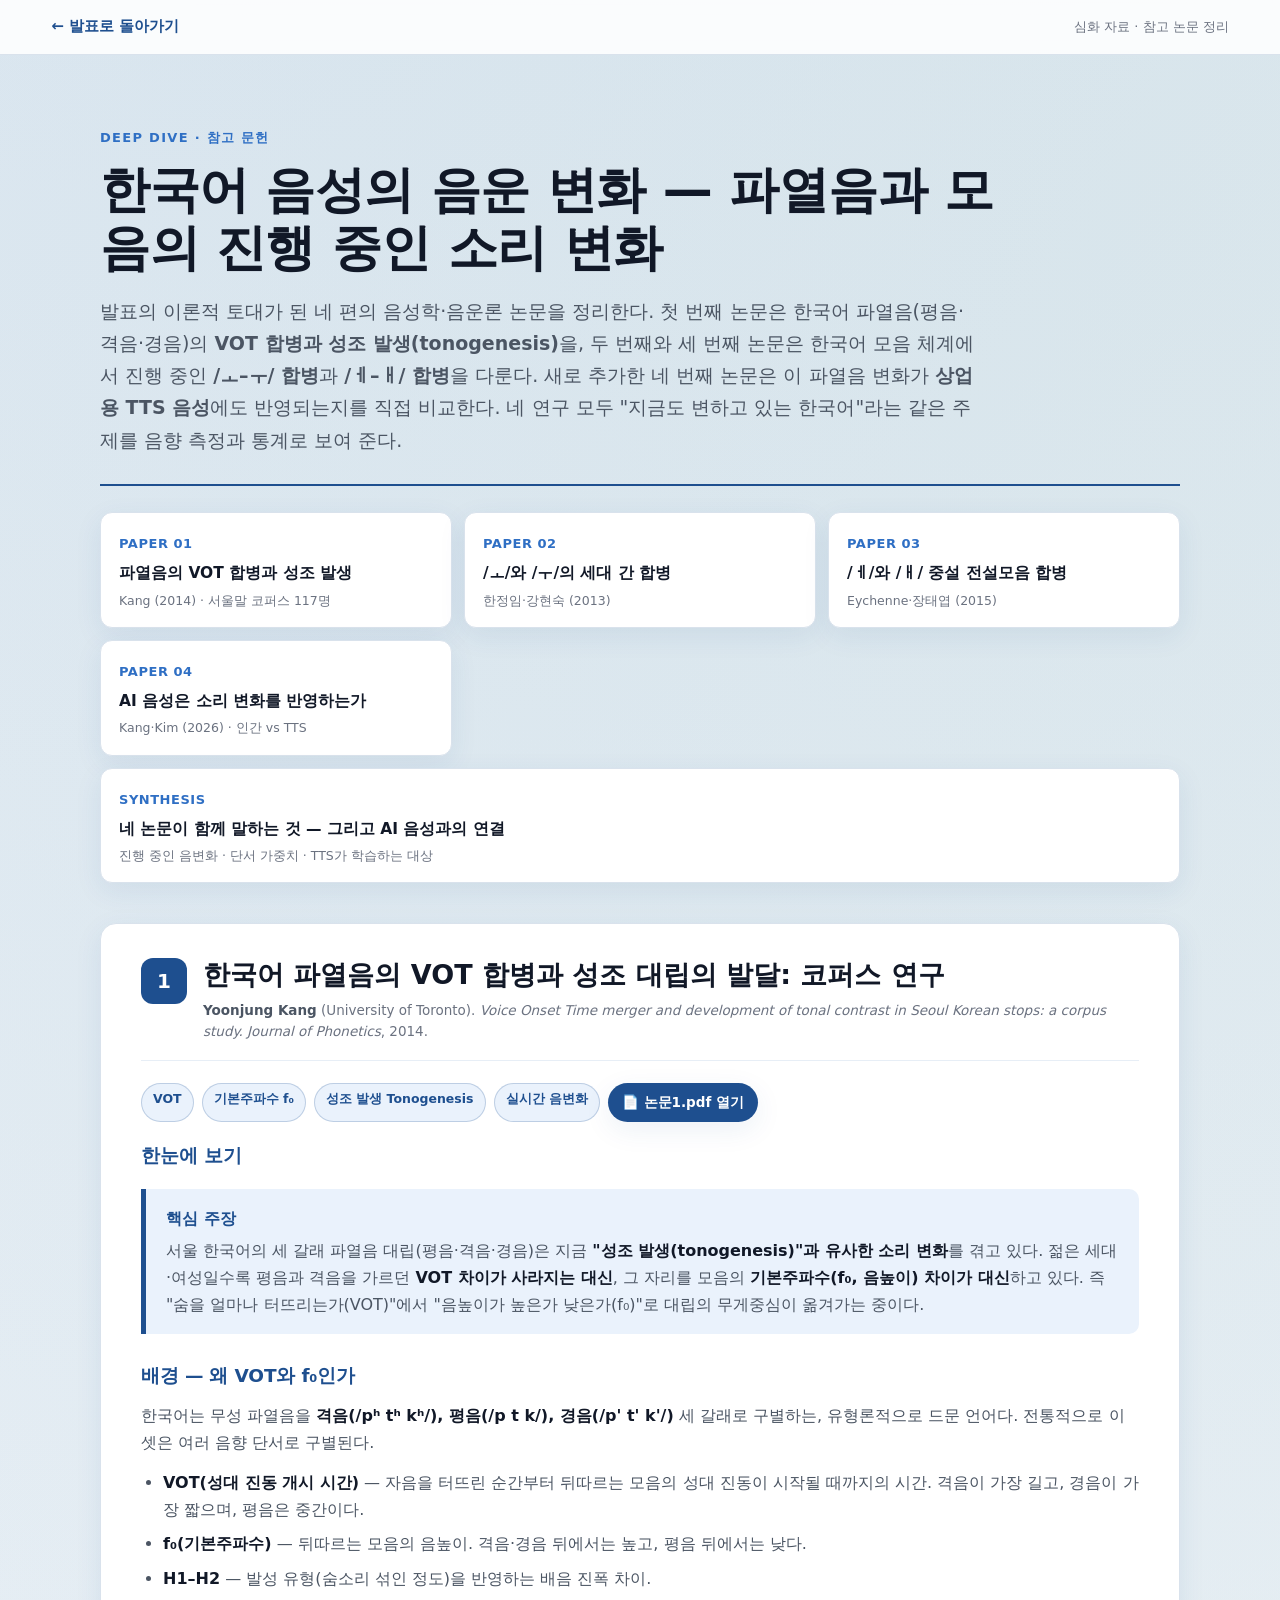
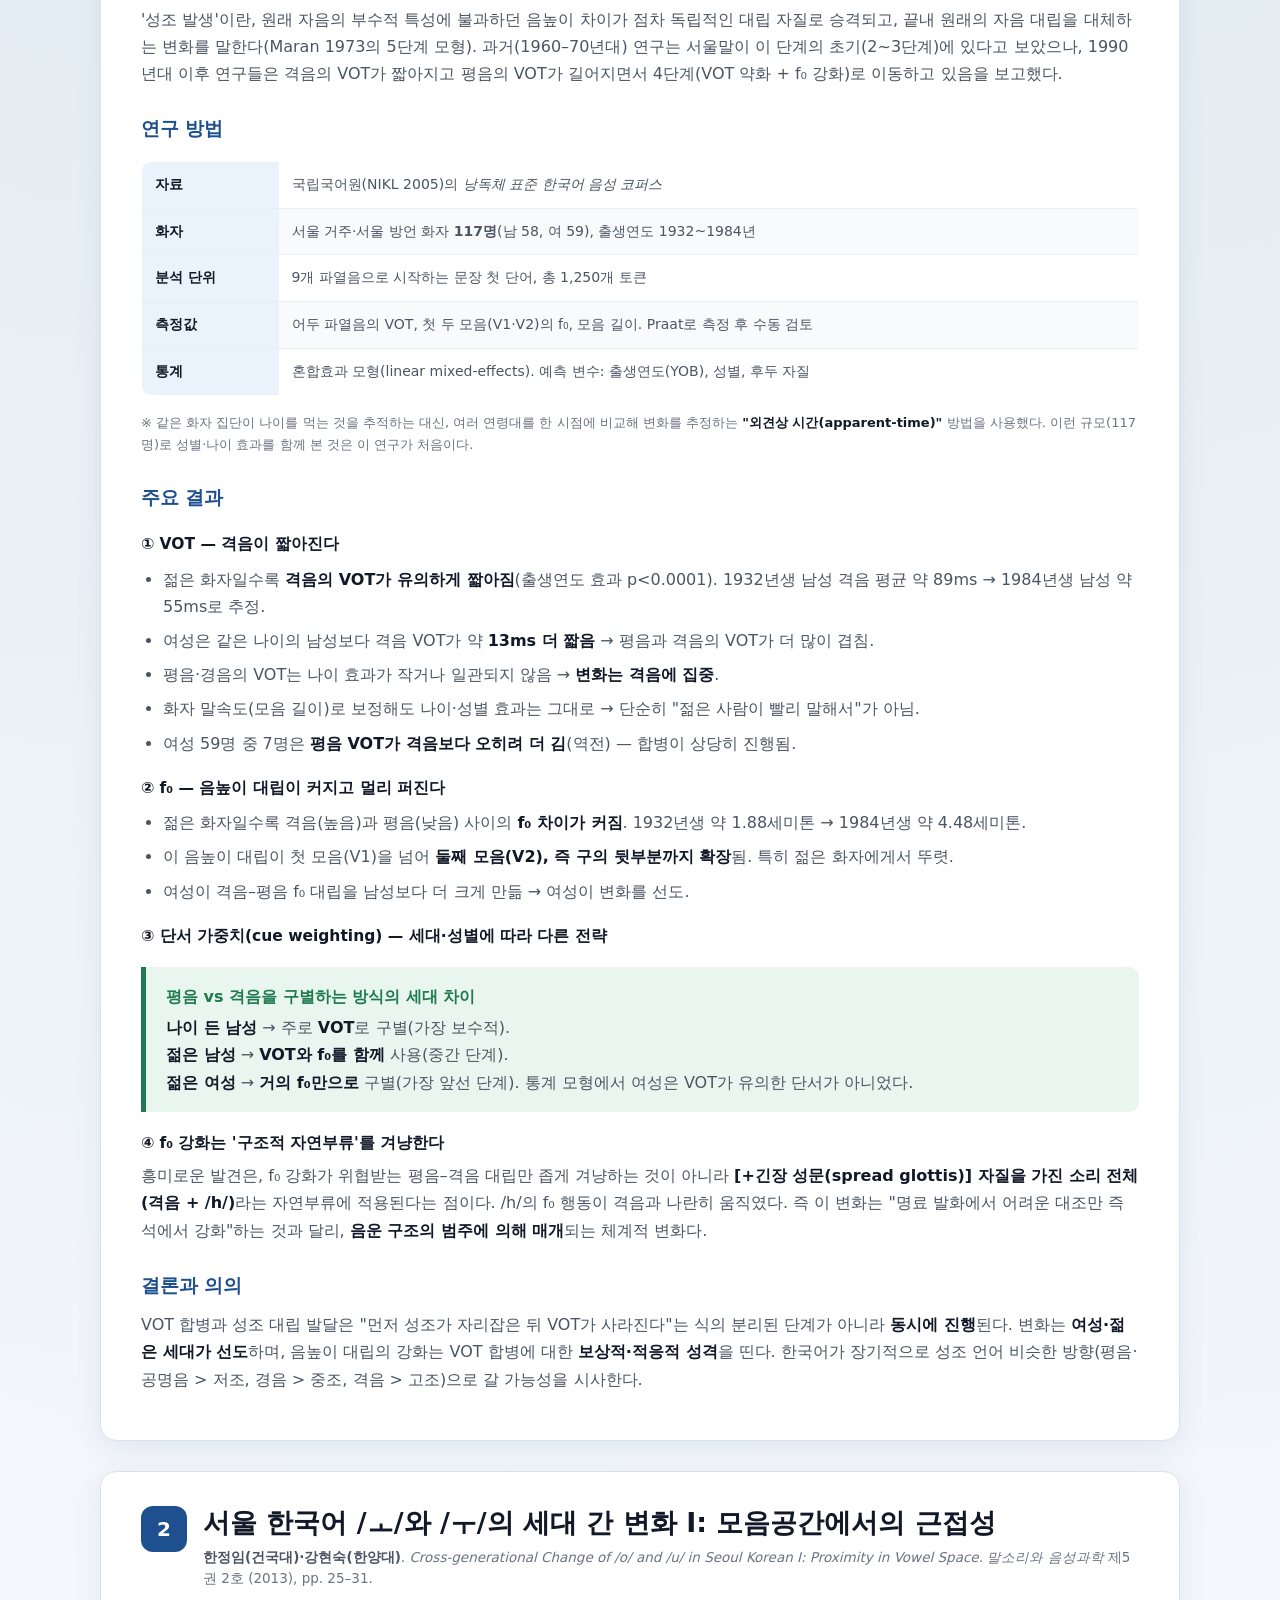
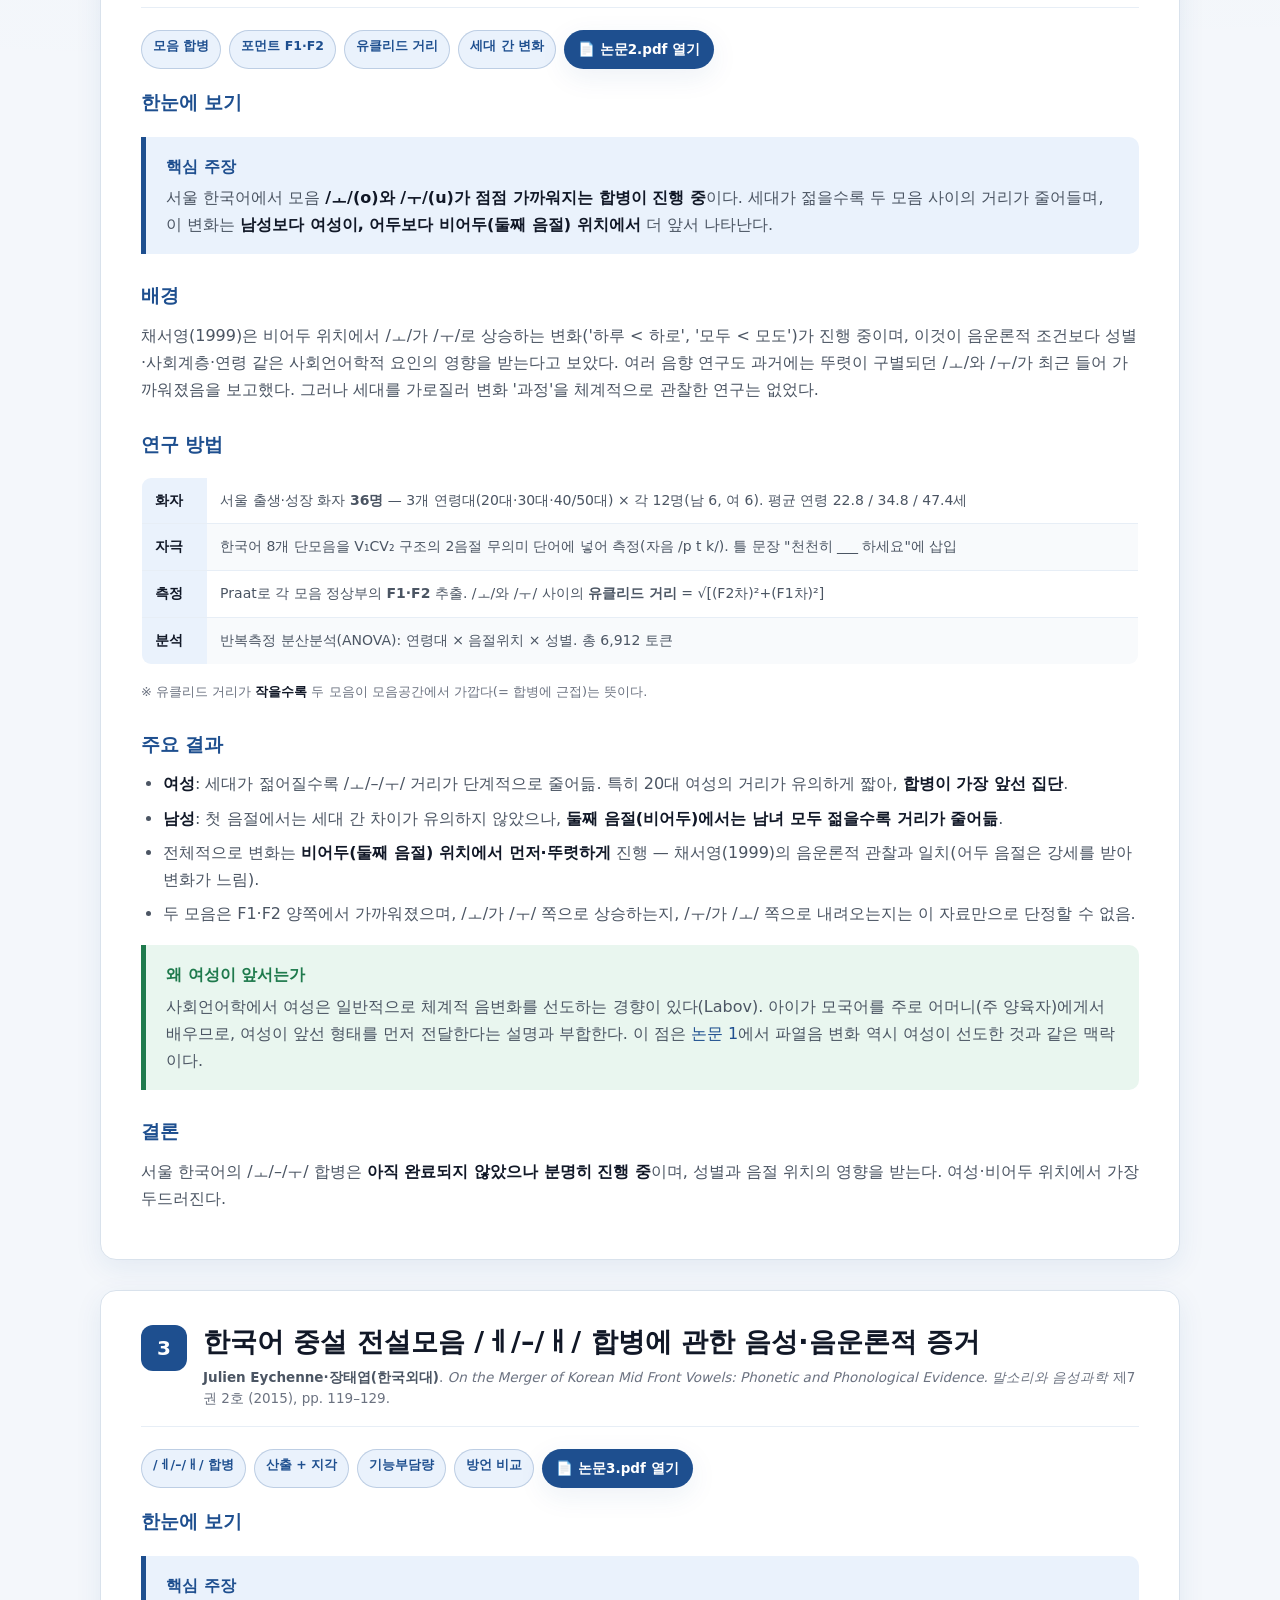
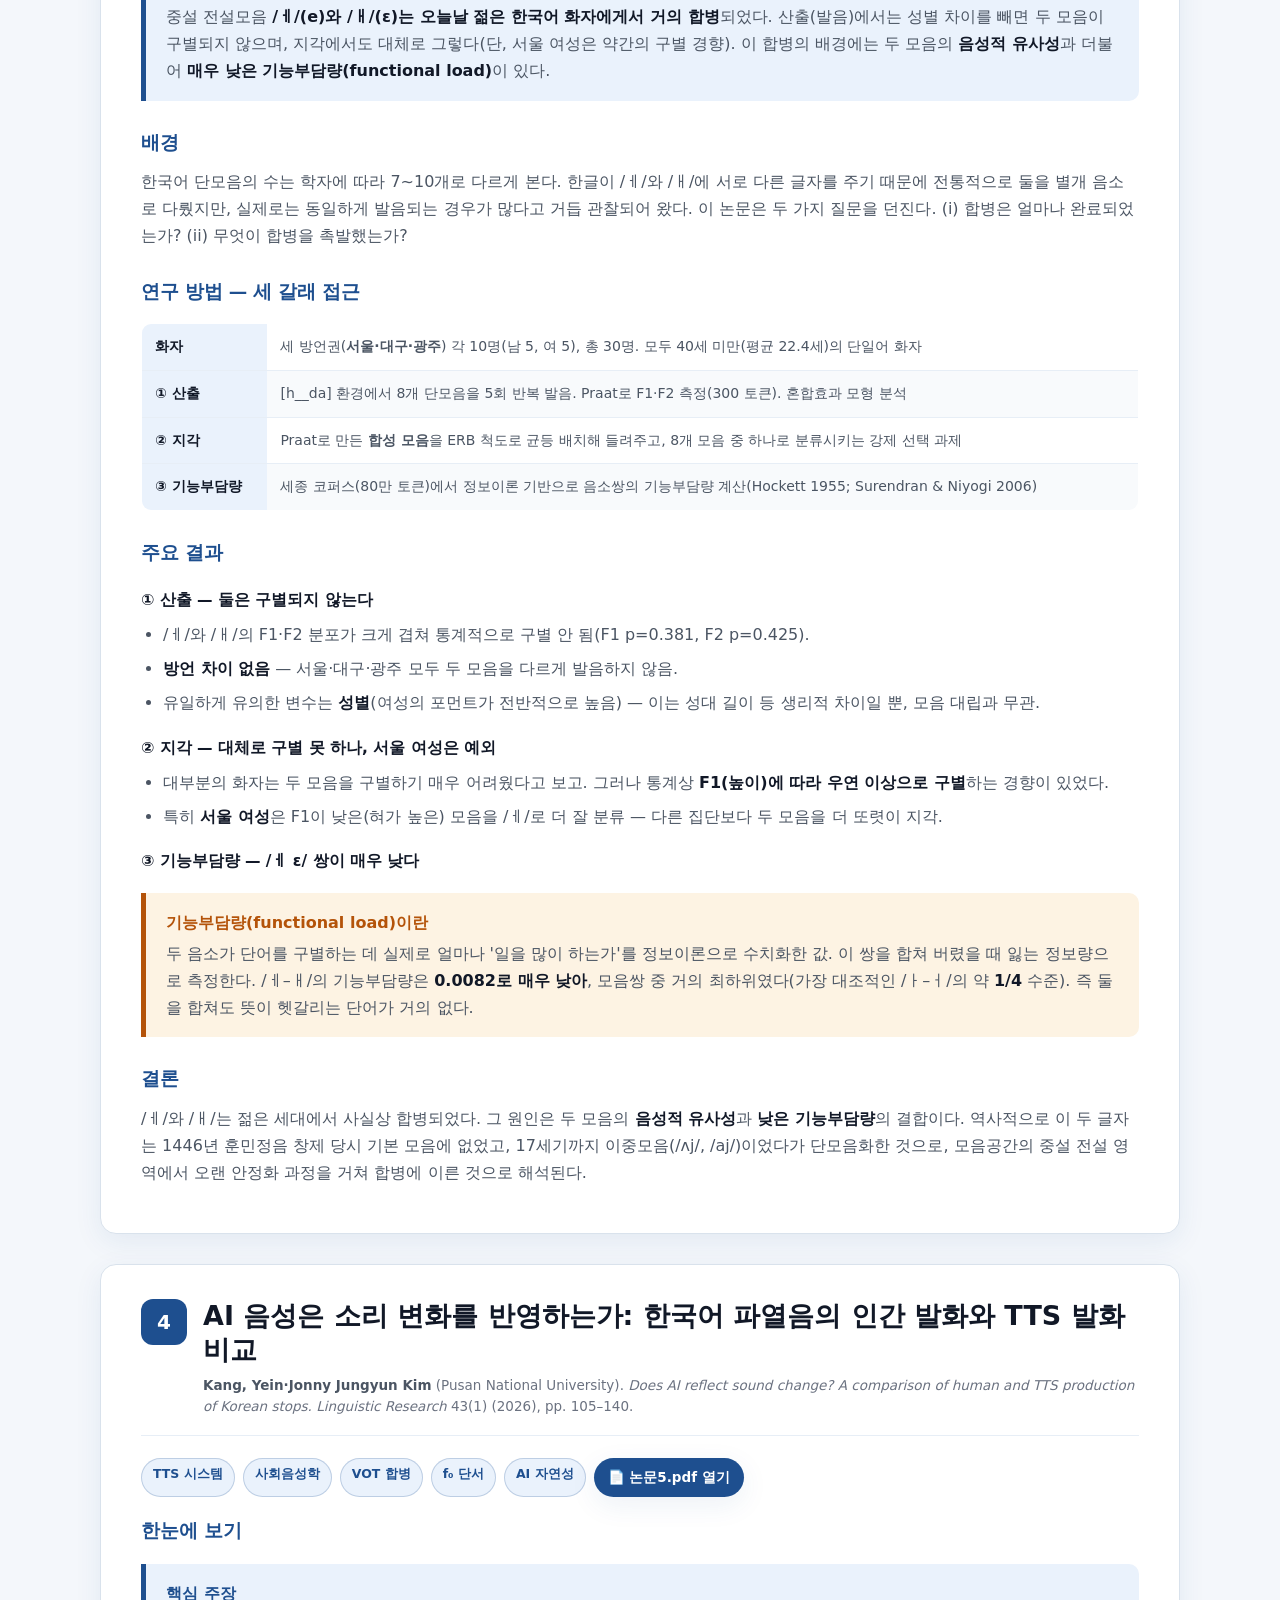
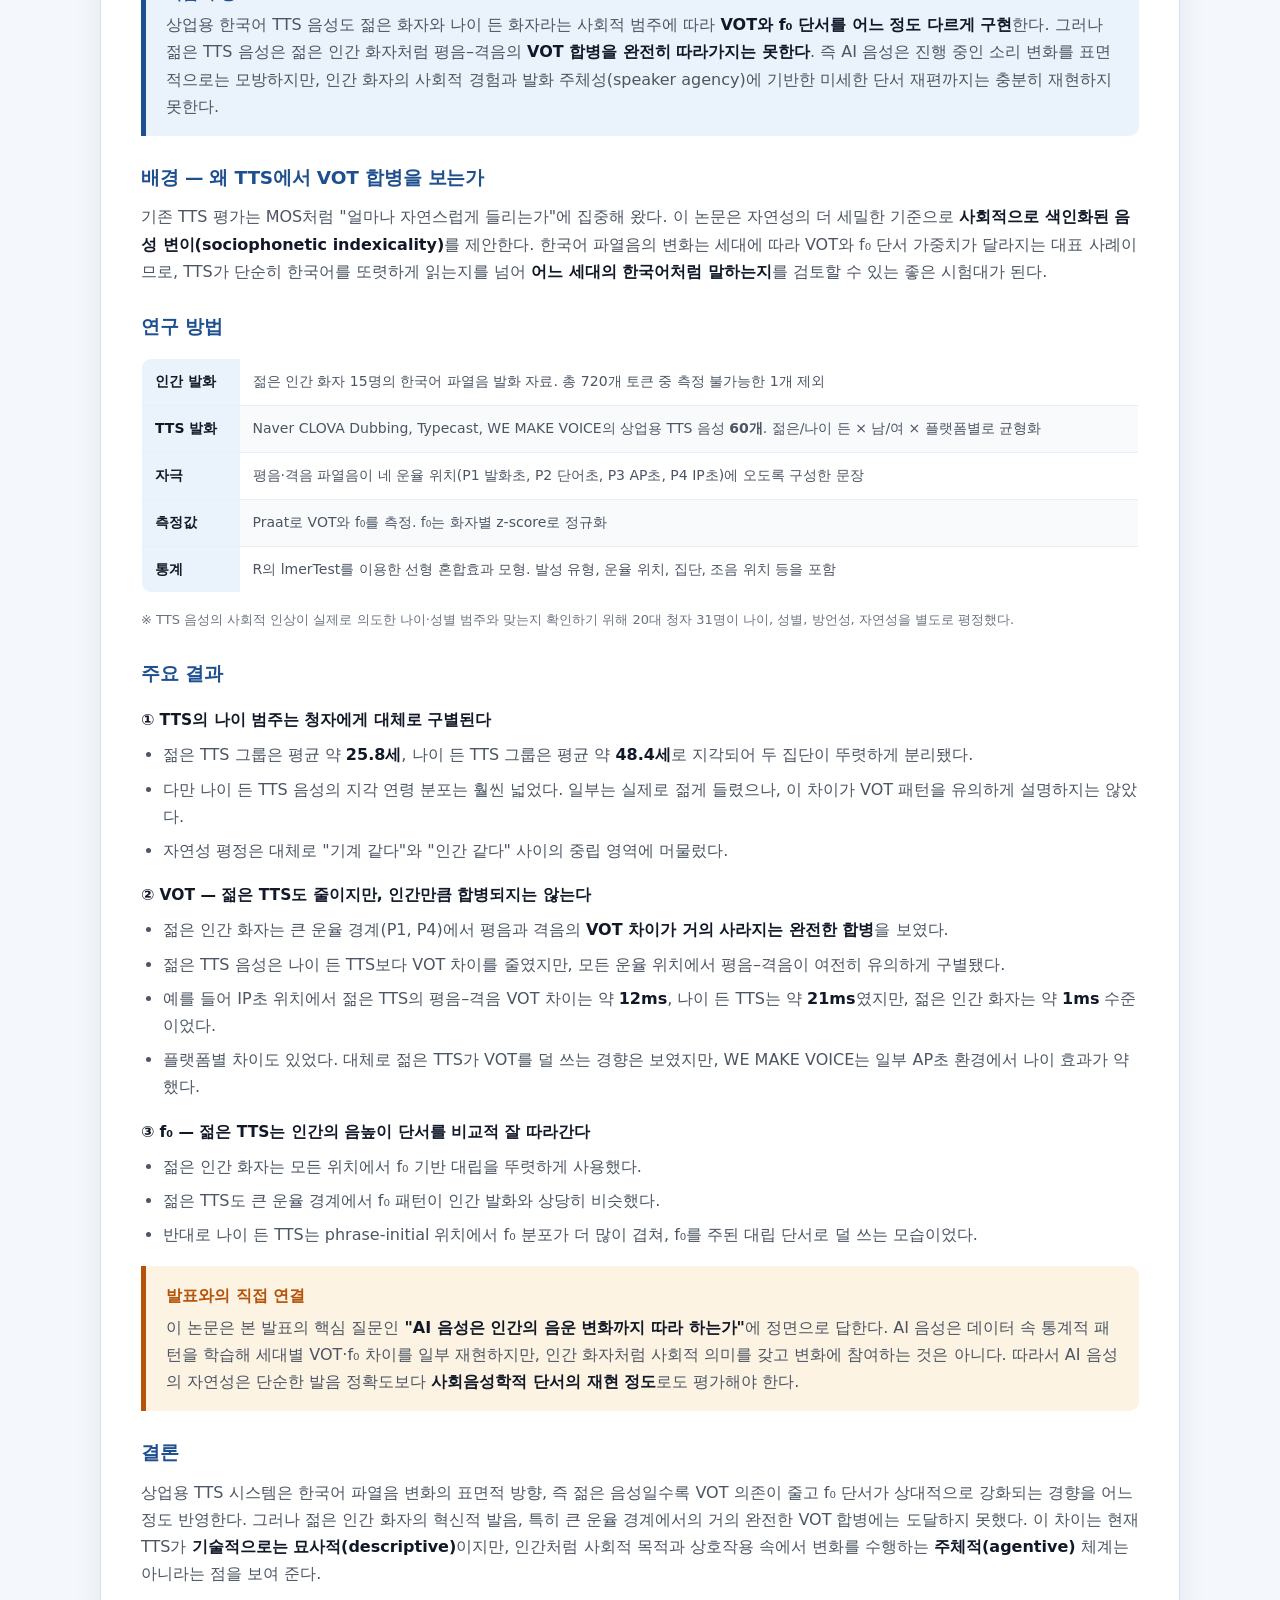
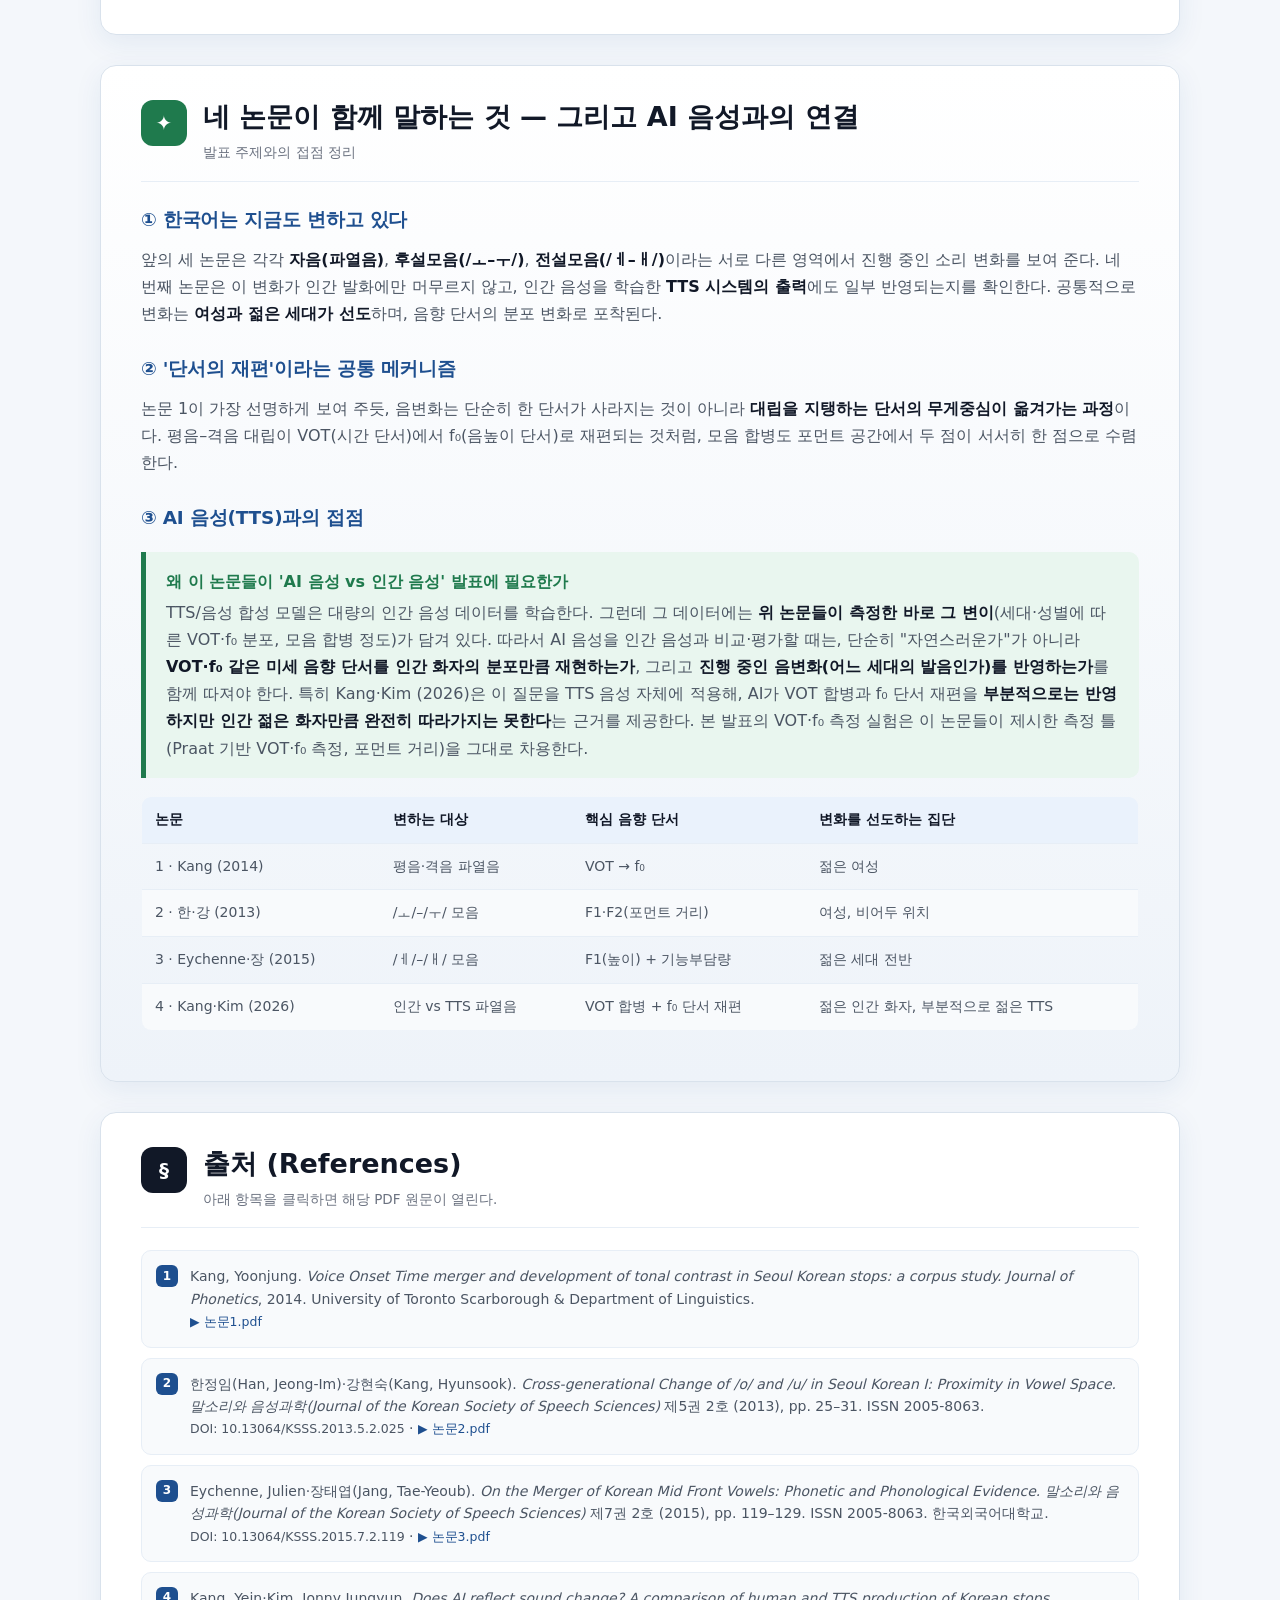
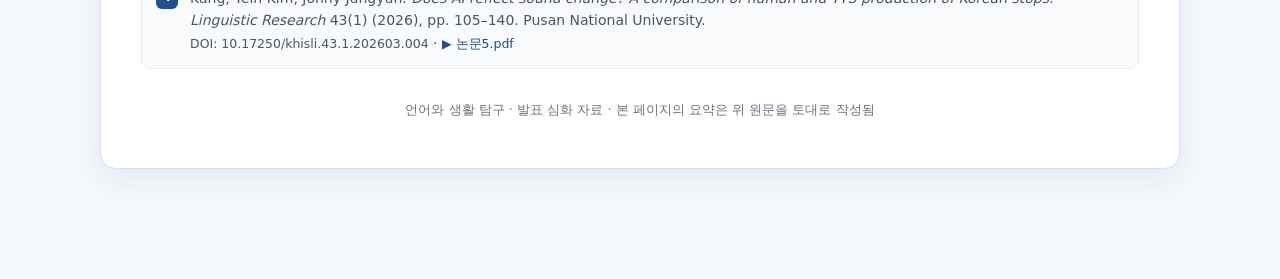
==== commit e0d357b4: "." ====
--- a/deep-dive.html
+++ b/deep-dive.html
@@ -285,11 +285,12 @@
       <div class="eyebrow">Deep Dive · 참고 문헌</div>
       <h1>한국어 음성의 음운 변화 — 파열음과 모음의 진행 중인 소리 변화</h1>
       <p class="lead">
-        발표의 이론적 토대가 된 세 편의 음성학·음운론 논문을 정리한다. 첫 번째 논문은
+        발표의 이론적 토대가 된 네 편의 음성학·음운론 논문을 정리한다. 첫 번째 논문은
         한국어 파열음(평음·격음·경음)의 <strong>VOT 합병과 성조 발생(tonogenesis)</strong>을,
         두 번째와 세 번째 논문은 한국어 모음 체계에서 진행 중인 <strong>/ㅗ–ㅜ/ 합병</strong>과
-        <strong>/ㅔ–ㅐ/ 합병</strong>을 다룬다. 세 연구 모두 "지금도 변하고 있는 한국어"라는
-        같은 주제를 음향 측정과 통계로 보여 준다.
+        <strong>/ㅔ–ㅐ/ 합병</strong>을 다룬다. 새로 추가한 네 번째 논문은 이 파열음 변화가
+        <strong>상업용 TTS 음성</strong>에도 반영되는지를 직접 비교한다. 네 연구 모두
+        "지금도 변하고 있는 한국어"라는 같은 주제를 음향 측정과 통계로 보여 준다.
       </p>
     </section>
 
@@ -309,9 +310,14 @@
         <span class="toc-title">/ㅔ/와 /ㅐ/ 중설 전설모음 합병</span>
         <span class="toc-sub">Eychenne·장태엽 (2015)</span>
       </a>
+      <a href="#p4">
+        <span class="toc-num">PAPER 04</span>
+        <span class="toc-title">AI 음성은 소리 변화를 반영하는가</span>
+        <span class="toc-sub">Kang·Kim (2026) · 인간 vs TTS</span>
+      </a>
       <a href="#synthesis" style="grid-column:1/-1;">
         <span class="toc-num">SYNTHESIS</span>
-        <span class="toc-title">세 논문이 함께 말하는 것 — 그리고 AI 음성과의 연결</span>
+        <span class="toc-title">네 논문이 함께 말하는 것 — 그리고 AI 음성과의 연결</span>
         <span class="toc-sub">진행 중인 음변화 · 단서 가중치 · TTS가 학습하는 대상</span>
       </a>
     </nav>
@@ -591,22 +597,125 @@
       </p>
     </section>
 
+    <!-- ============ PAPER 4 ============ -->
+    <section class="paper" id="p4">
+      <div class="paper-head">
+        <div class="paper-badge">4</div>
+        <div>
+          <h2>AI 음성은 소리 변화를 반영하는가: 한국어 파열음의 인간 발화와 TTS 발화 비교</h2>
+          <p class="cite">
+            <span class="au">Kang, Yein·Jonny Jungyun Kim</span> (Pusan National University).
+            <em>Does AI reflect sound change? A comparison of human and TTS production of Korean stops.</em>
+            <em>Linguistic Research</em> 43(1) (2026), pp. 105–140.
+          </p>
+        </div>
+      </div>
+
+      <div class="meta-row">
+        <span class="tag">TTS 시스템</span>
+        <span class="tag">사회음성학</span>
+        <span class="tag">VOT 합병</span>
+        <span class="tag">f₀ 단서</span>
+        <span class="tag">AI 자연성</span>
+        <a class="file-link" href="논문5.pdf" target="_blank">📄 논문5.pdf 열기</a>
+      </div>
+
+      <h3>한눈에 보기</h3>
+      <div class="callout">
+        <span class="ttl">핵심 주장</span>
+        <p>
+          상업용 한국어 TTS 음성도 젊은 화자와 나이 든 화자라는 사회적 범주에 따라
+          <strong>VOT와 f₀ 단서를 어느 정도 다르게 구현</strong>한다. 그러나 젊은 TTS 음성은
+          젊은 인간 화자처럼 평음–격음의 <strong>VOT 합병을 완전히 따라가지는 못한다</strong>.
+          즉 AI 음성은 진행 중인 소리 변화를 표면적으로는 모방하지만, 인간 화자의 사회적 경험과
+          발화 주체성(speaker agency)에 기반한 미세한 단서 재편까지는 충분히 재현하지 못한다.
+        </p>
+      </div>
+
+      <h3>배경 — 왜 TTS에서 VOT 합병을 보는가</h3>
+      <p>
+        기존 TTS 평가는 MOS처럼 "얼마나 자연스럽게 들리는가"에 집중해 왔다. 이 논문은 자연성의
+        더 세밀한 기준으로 <strong>사회적으로 색인화된 음성 변이(sociophonetic indexicality)</strong>를 제안한다.
+        한국어 파열음의 변화는 세대에 따라 VOT와 f₀ 단서 가중치가 달라지는 대표 사례이므로,
+        TTS가 단순히 한국어를 또렷하게 읽는지를 넘어 <strong>어느 세대의 한국어처럼 말하는지</strong>를
+        검토할 수 있는 좋은 시험대가 된다.
+      </p>
+
+      <h3>연구 방법</h3>
+      <table>
+        <tbody>
+          <tr><th>인간 발화</th><td>젊은 인간 화자 15명의 한국어 파열음 발화 자료. 총 720개 토큰 중 측정 불가능한 1개 제외</td></tr>
+          <tr><th>TTS 발화</th><td>Naver CLOVA Dubbing, Typecast, WE MAKE VOICE의 상업용 TTS 음성 <strong>60개</strong>. 젊은/나이 든 × 남/여 × 플랫폼별로 균형화</td></tr>
+          <tr><th>자극</th><td>평음·격음 파열음이 네 운율 위치(P1 발화초, P2 단어초, P3 AP초, P4 IP초)에 오도록 구성한 문장</td></tr>
+          <tr><th>측정값</th><td>Praat로 VOT와 f₀를 측정. f₀는 화자별 z-score로 정규화</td></tr>
+          <tr><th>통계</th><td>R의 lmerTest를 이용한 선형 혼합효과 모형. 발성 유형, 운율 위치, 집단, 조음 위치 등을 포함</td></tr>
+        </tbody>
+      </table>
+      <p class="cite" style="color:var(--soft);font-size:13px;">
+        ※ TTS 음성의 사회적 인상이 실제로 의도한 나이·성별 범주와 맞는지 확인하기 위해 20대 청자 31명이
+        나이, 성별, 방언성, 자연성을 별도로 평정했다.
+      </p>
+
+      <h3>주요 결과</h3>
+      <h4>① TTS의 나이 범주는 청자에게 대체로 구별된다</h4>
+      <ul>
+        <li>젊은 TTS 그룹은 평균 약 <strong>25.8세</strong>, 나이 든 TTS 그룹은 평균 약 <strong>48.4세</strong>로 지각되어 두 집단이 뚜렷하게 분리됐다.</li>
+        <li>다만 나이 든 TTS 음성의 지각 연령 분포는 훨씬 넓었다. 일부는 실제로 젊게 들렸으나, 이 차이가 VOT 패턴을 유의하게 설명하지는 않았다.</li>
+        <li>자연성 평정은 대체로 "기계 같다"와 "인간 같다" 사이의 중립 영역에 머물렀다.</li>
+      </ul>
+
+      <h4>② VOT — 젊은 TTS도 줄이지만, 인간만큼 합병되지는 않는다</h4>
+      <ul>
+        <li>젊은 인간 화자는 큰 운율 경계(P1, P4)에서 평음과 격음의 <strong>VOT 차이가 거의 사라지는 완전한 합병</strong>을 보였다.</li>
+        <li>젊은 TTS 음성은 나이 든 TTS보다 VOT 차이를 줄였지만, 모든 운율 위치에서 평음–격음이 여전히 유의하게 구별됐다.</li>
+        <li>예를 들어 IP초 위치에서 젊은 TTS의 평음–격음 VOT 차이는 약 <strong>12ms</strong>, 나이 든 TTS는 약 <strong>21ms</strong>였지만, 젊은 인간 화자는 약 <strong>1ms</strong> 수준이었다.</li>
+        <li>플랫폼별 차이도 있었다. 대체로 젊은 TTS가 VOT를 덜 쓰는 경향은 보였지만, WE MAKE VOICE는 일부 AP초 환경에서 나이 효과가 약했다.</li>
+      </ul>
+
+      <h4>③ f₀ — 젊은 TTS는 인간의 음높이 단서를 비교적 잘 따라간다</h4>
+      <ul>
+        <li>젊은 인간 화자는 모든 위치에서 f₀ 기반 대립을 뚜렷하게 사용했다.</li>
+        <li>젊은 TTS도 큰 운율 경계에서 f₀ 패턴이 인간 발화와 상당히 비슷했다.</li>
+        <li>반대로 나이 든 TTS는 phrase-initial 위치에서 f₀ 분포가 더 많이 겹쳐, f₀를 주된 대립 단서로 덜 쓰는 모습이었다.</li>
+      </ul>
+
+      <div class="callout amber">
+        <span class="ttl">발표와의 직접 연결</span>
+        <p>
+          이 논문은 본 발표의 핵심 질문인 <strong>"AI 음성은 인간의 음운 변화까지 따라 하는가"</strong>에
+          정면으로 답한다. AI 음성은 데이터 속 통계적 패턴을 학습해 세대별 VOT·f₀ 차이를 일부 재현하지만,
+          인간 화자처럼 사회적 의미를 갖고 변화에 참여하는 것은 아니다. 따라서 AI 음성의 자연성은
+          단순한 발음 정확도보다 <strong>사회음성학적 단서의 재현 정도</strong>로도 평가해야 한다.
+        </p>
+      </div>
+
+      <h3>결론</h3>
+      <p>
+        상업용 TTS 시스템은 한국어 파열음 변화의 표면적 방향, 즉 젊은 음성일수록 VOT 의존이 줄고
+        f₀ 단서가 상대적으로 강화되는 경향을 어느 정도 반영한다. 그러나 젊은 인간 화자의 혁신적 발음,
+        특히 큰 운율 경계에서의 거의 완전한 VOT 합병에는 도달하지 못했다. 이 차이는 현재 TTS가
+        <strong>기술적으로는 묘사적(descriptive)</strong>이지만, 인간처럼 사회적 목적과 상호작용 속에서
+        변화를 수행하는 <strong>주체적(agentive)</strong> 체계는 아니라는 점을 보여 준다.
+      </p>
+    </section>
+
     <!-- ============ SYNTHESIS ============ -->
     <section class="paper synth" id="synthesis">
       <div class="paper-head">
         <div class="paper-badge" style="background:var(--green);">✦</div>
         <div>
-          <h2>세 논문이 함께 말하는 것 — 그리고 AI 음성과의 연결</h2>
+          <h2>네 논문이 함께 말하는 것 — 그리고 AI 음성과의 연결</h2>
           <p class="cite">발표 주제와의 접점 정리</p>
         </div>
       </div>
 
       <h3>① 한국어는 지금도 변하고 있다</h3>
       <p>
-        세 논문은 각각 <strong>자음(파열음)</strong>, <strong>후설모음(/ㅗ–ㅜ/)</strong>,
+        앞의 세 논문은 각각 <strong>자음(파열음)</strong>, <strong>후설모음(/ㅗ–ㅜ/)</strong>,
         <strong>전설모음(/ㅔ–ㅐ/)</strong>이라는 서로 다른 영역에서 진행 중인 소리 변화를 보여 준다.
-        공통적으로 변화는 <strong>여성과 젊은 세대가 선도</strong>하며, 외견상 시간 방법(여러 연령대 비교)으로
-        포착된다.
+        네 번째 논문은 이 변화가 인간 발화에만 머무르지 않고, 인간 음성을 학습한
+        <strong>TTS 시스템의 출력</strong>에도 일부 반영되는지를 확인한다. 공통적으로 변화는
+        <strong>여성과 젊은 세대가 선도</strong>하며, 음향 단서의 분포 변화로 포착된다.
       </p>
 
       <h3>② '단서의 재편'이라는 공통 메커니즘</h3>
@@ -626,8 +735,10 @@
           담겨 있다. 따라서 AI 음성을 인간 음성과 비교·평가할 때는, 단순히 "자연스러운가"가 아니라
           <strong>VOT·f₀ 같은 미세 음향 단서를 인간 화자의 분포만큼 재현하는가</strong>,
           그리고 <strong>진행 중인 음변화(어느 세대의 발음인가)를 반영하는가</strong>를 함께 따져야 한다.
-          본 발표의 VOT·f₀ 측정 실험은 이 논문들이 제시한 측정 틀(Praat 기반 VOT·f₀ 측정,
-          포먼트 거리)을 그대로 차용한다.
+          특히 Kang·Kim (2026)은 이 질문을 TTS 음성 자체에 적용해, AI가 VOT 합병과 f₀ 단서 재편을
+          <strong>부분적으로는 반영하지만 인간 젊은 화자만큼 완전히 따라가지는 못한다</strong>는
+          근거를 제공한다. 본 발표의 VOT·f₀ 측정 실험은 이 논문들이 제시한 측정 틀(Praat 기반
+          VOT·f₀ 측정, 포먼트 거리)을 그대로 차용한다.
         </p>
       </div>
 
@@ -639,6 +750,7 @@
           <tr><td>1 · Kang (2014)</td><td>평음·격음 파열음</td><td>VOT → f₀</td><td>젊은 여성</td></tr>
           <tr><td>2 · 한·강 (2013)</td><td>/ㅗ/–/ㅜ/ 모음</td><td>F1·F2(포먼트 거리)</td><td>여성, 비어두 위치</td></tr>
           <tr><td>3 · Eychenne·장 (2015)</td><td>/ㅔ/–/ㅐ/ 모음</td><td>F1(높이) + 기능부담량</td><td>젊은 세대 전반</td></tr>
+          <tr><td>4 · Kang·Kim (2026)</td><td>인간 vs TTS 파열음</td><td>VOT 합병 + f₀ 단서 재편</td><td>젊은 인간 화자, 부분적으로 젊은 TTS</td></tr>
         </tbody>
       </table>
     </section>
@@ -668,6 +780,11 @@
           <em>말소리와 음성과학(Journal of the Korean Society of Speech Sciences)</em> 제7권 2호 (2015), pp. 119–129. ISSN 2005-8063. 한국외국어대학교.
           <br><span class="doi">DOI: 10.13064/KSSS.2015.7.2.119</span> · <a class="doi" href="논문3.pdf" target="_blank">▶ 논문3.pdf</a>
         </li>
+        <li>
+          Kang, Yein·Kim, Jonny Jungyun. <em>Does AI reflect sound change? A comparison of human and TTS production of Korean stops.</em>
+          <em>Linguistic Research</em> 43(1) (2026), pp. 105–140. Pusan National University.
+          <br><span class="doi">DOI: 10.17250/khisli.43.1.202603.004</span> · <a class="doi" href="논문5.pdf" target="_blank">▶ 논문5.pdf</a>
+        </li>
       </ol>
       <p class="footer-note">언어와 생활 탐구 · 발표 심화 자료 · 본 페이지의 요약은 위 원문을 토대로 작성됨</p>
     </section>
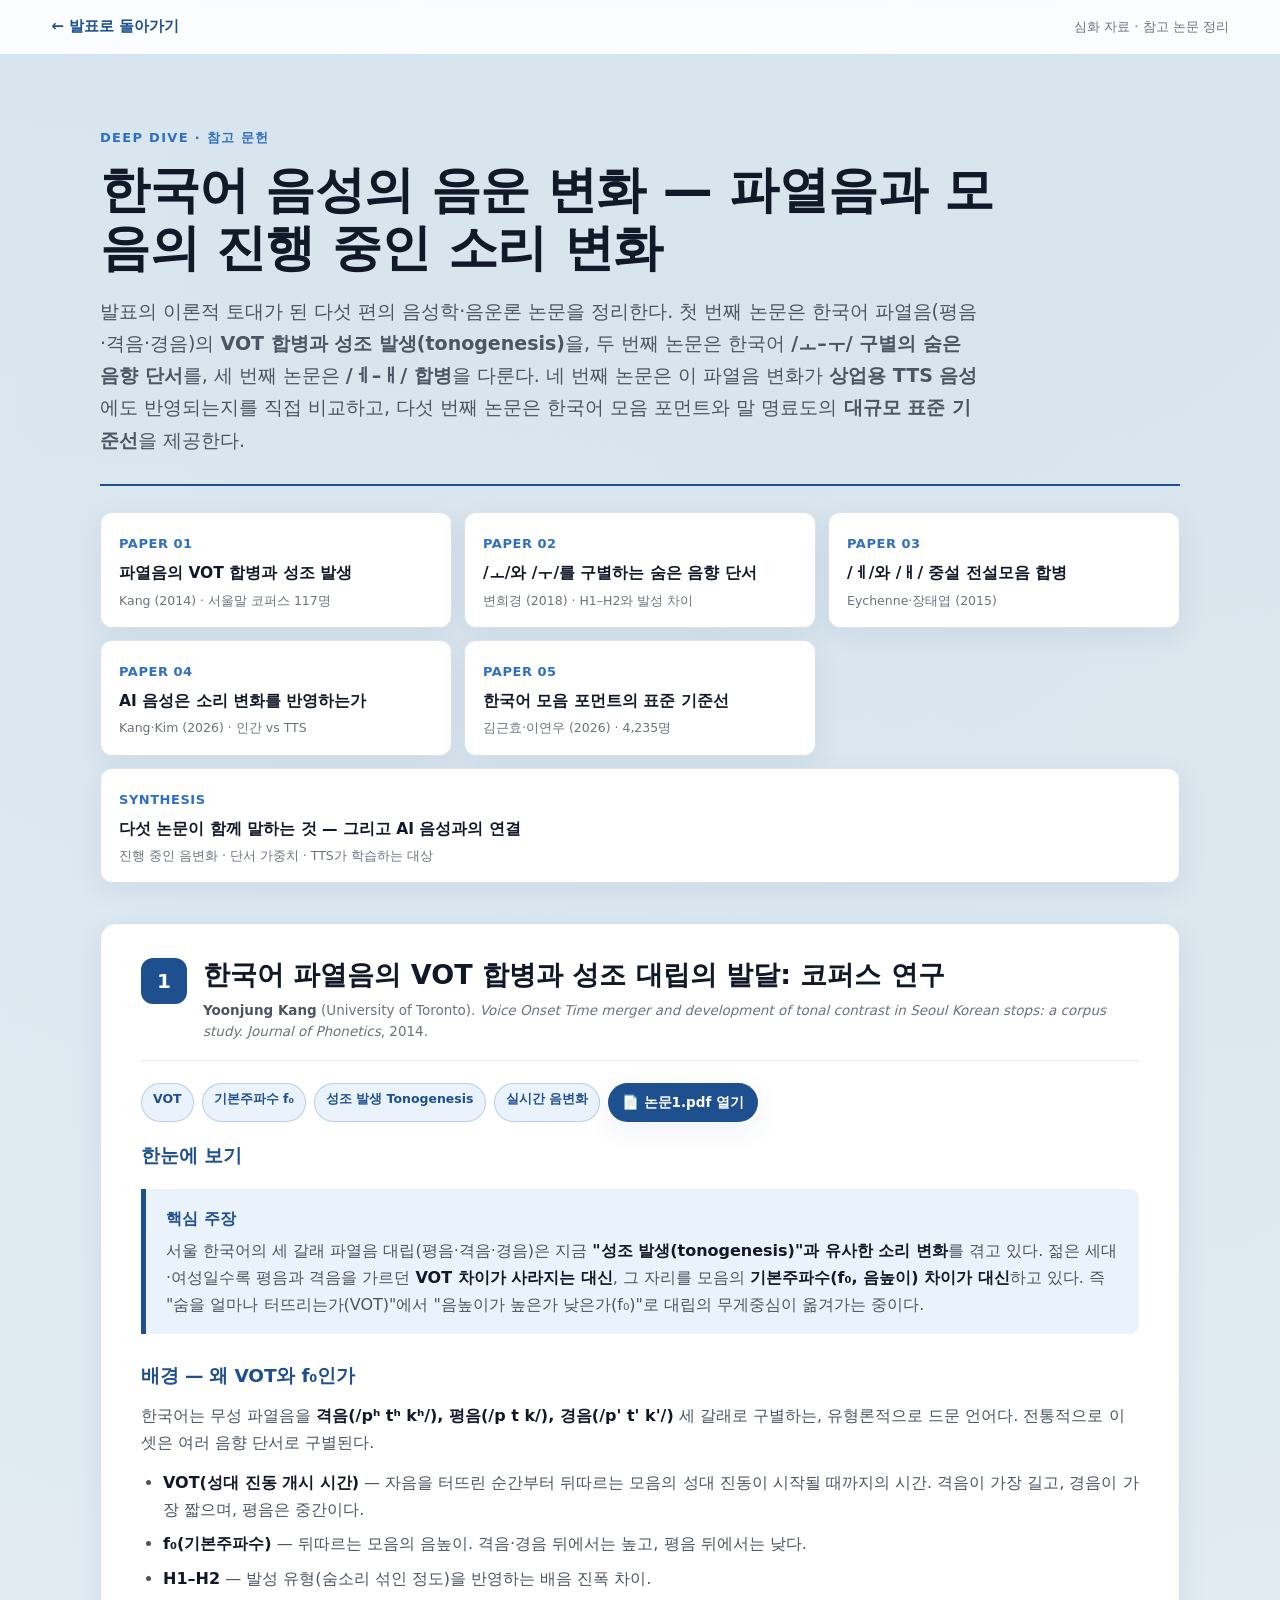
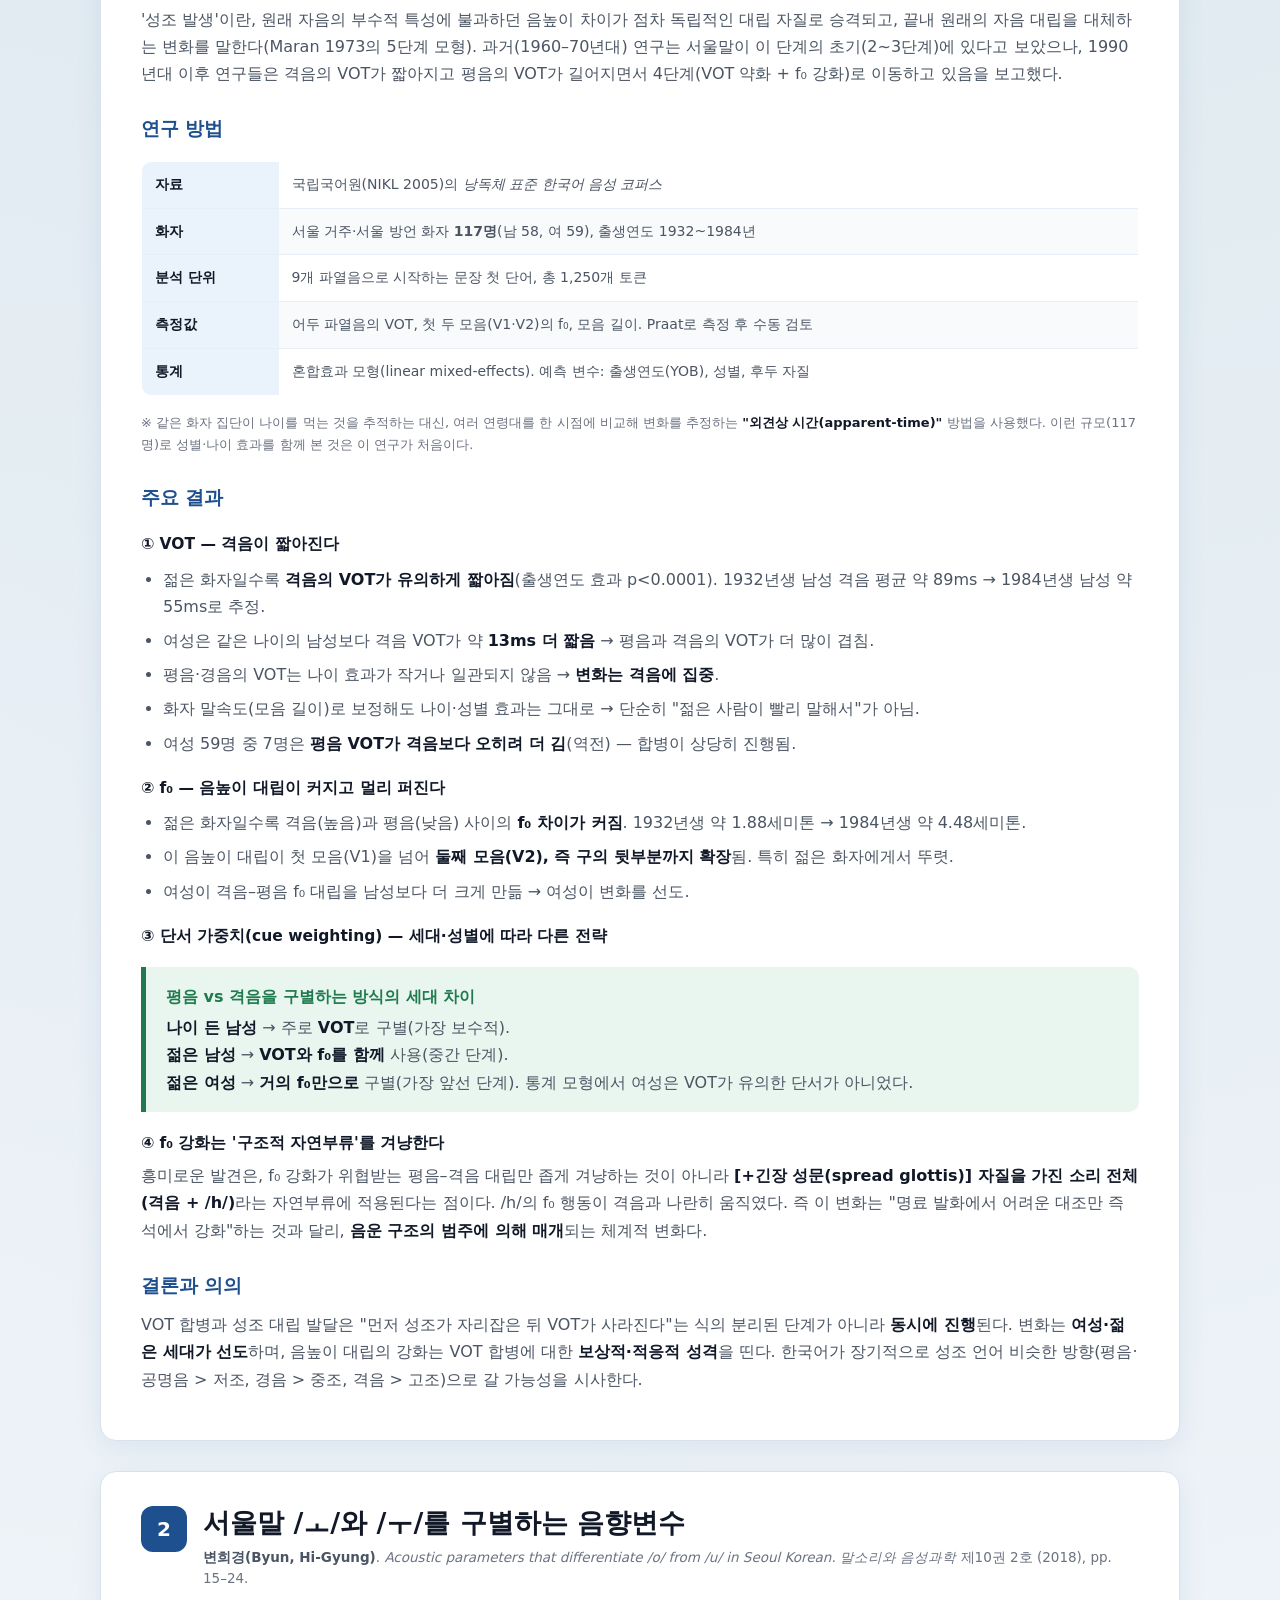
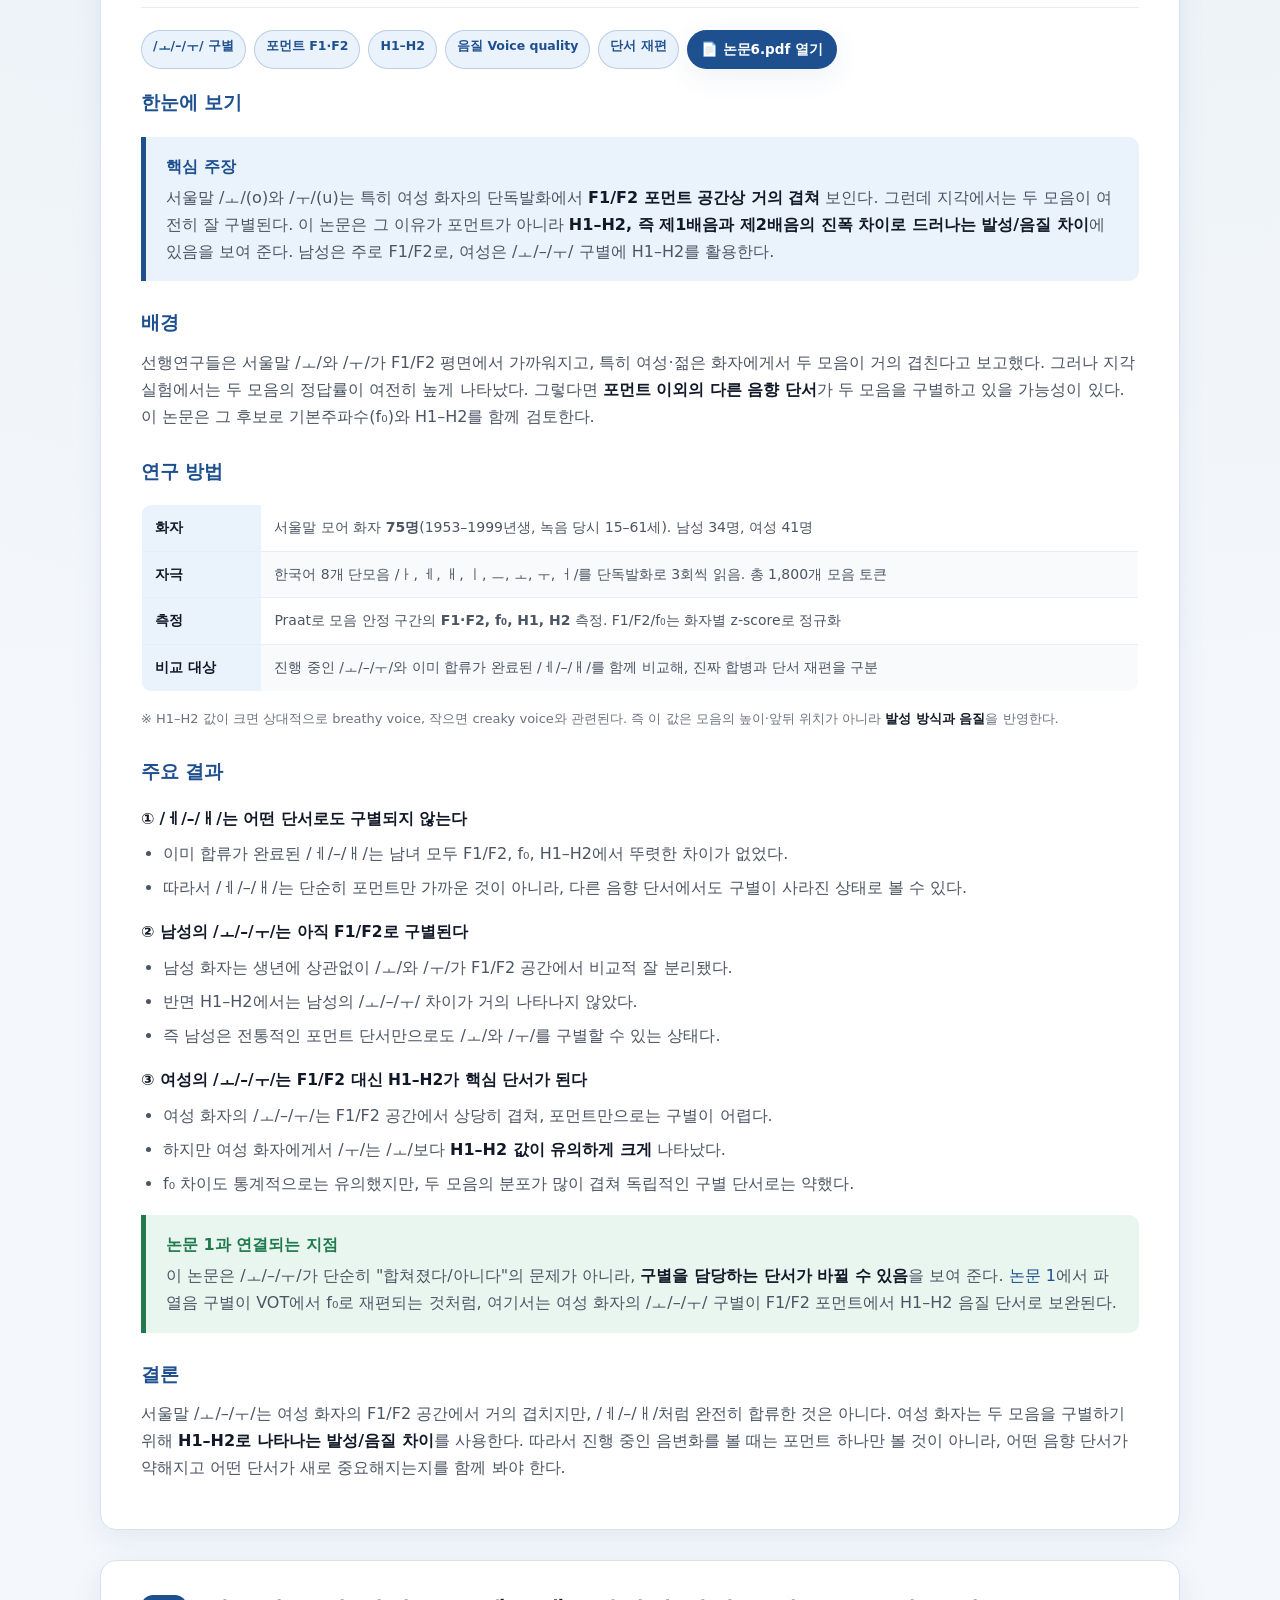
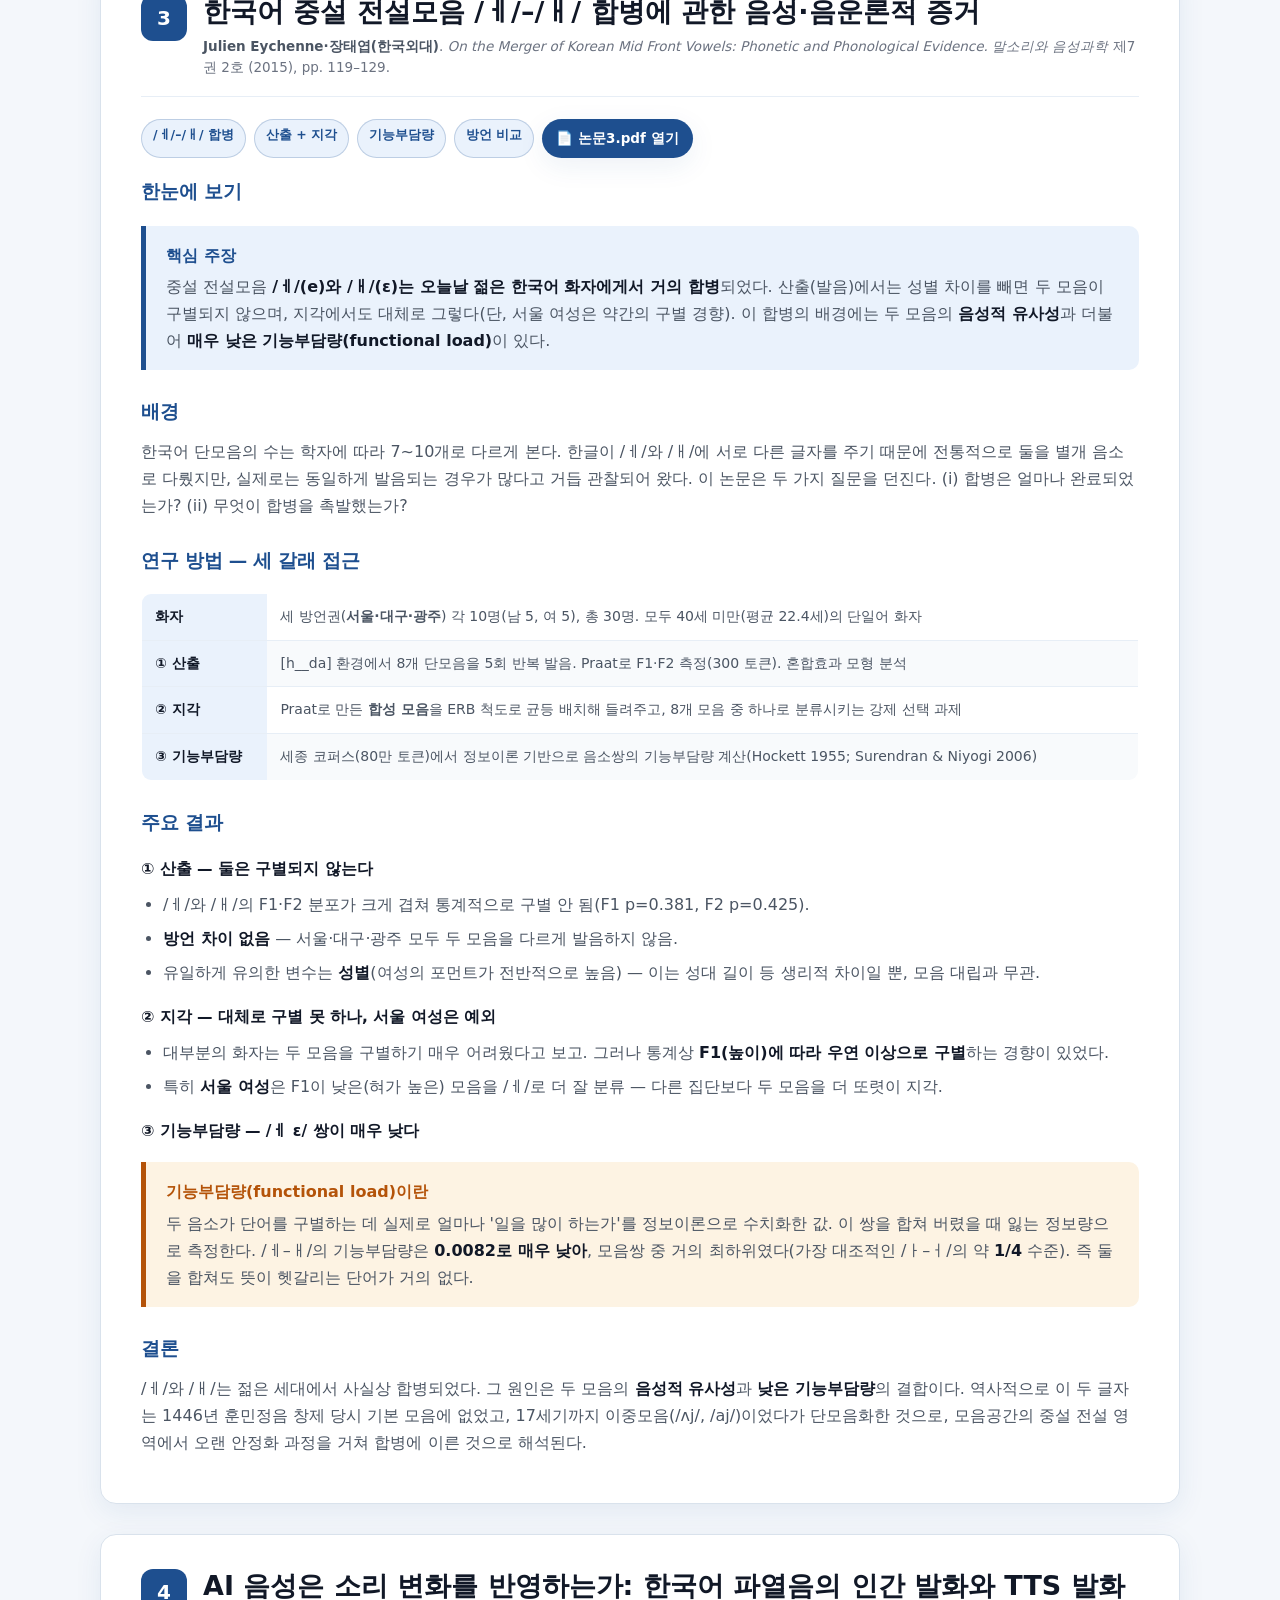
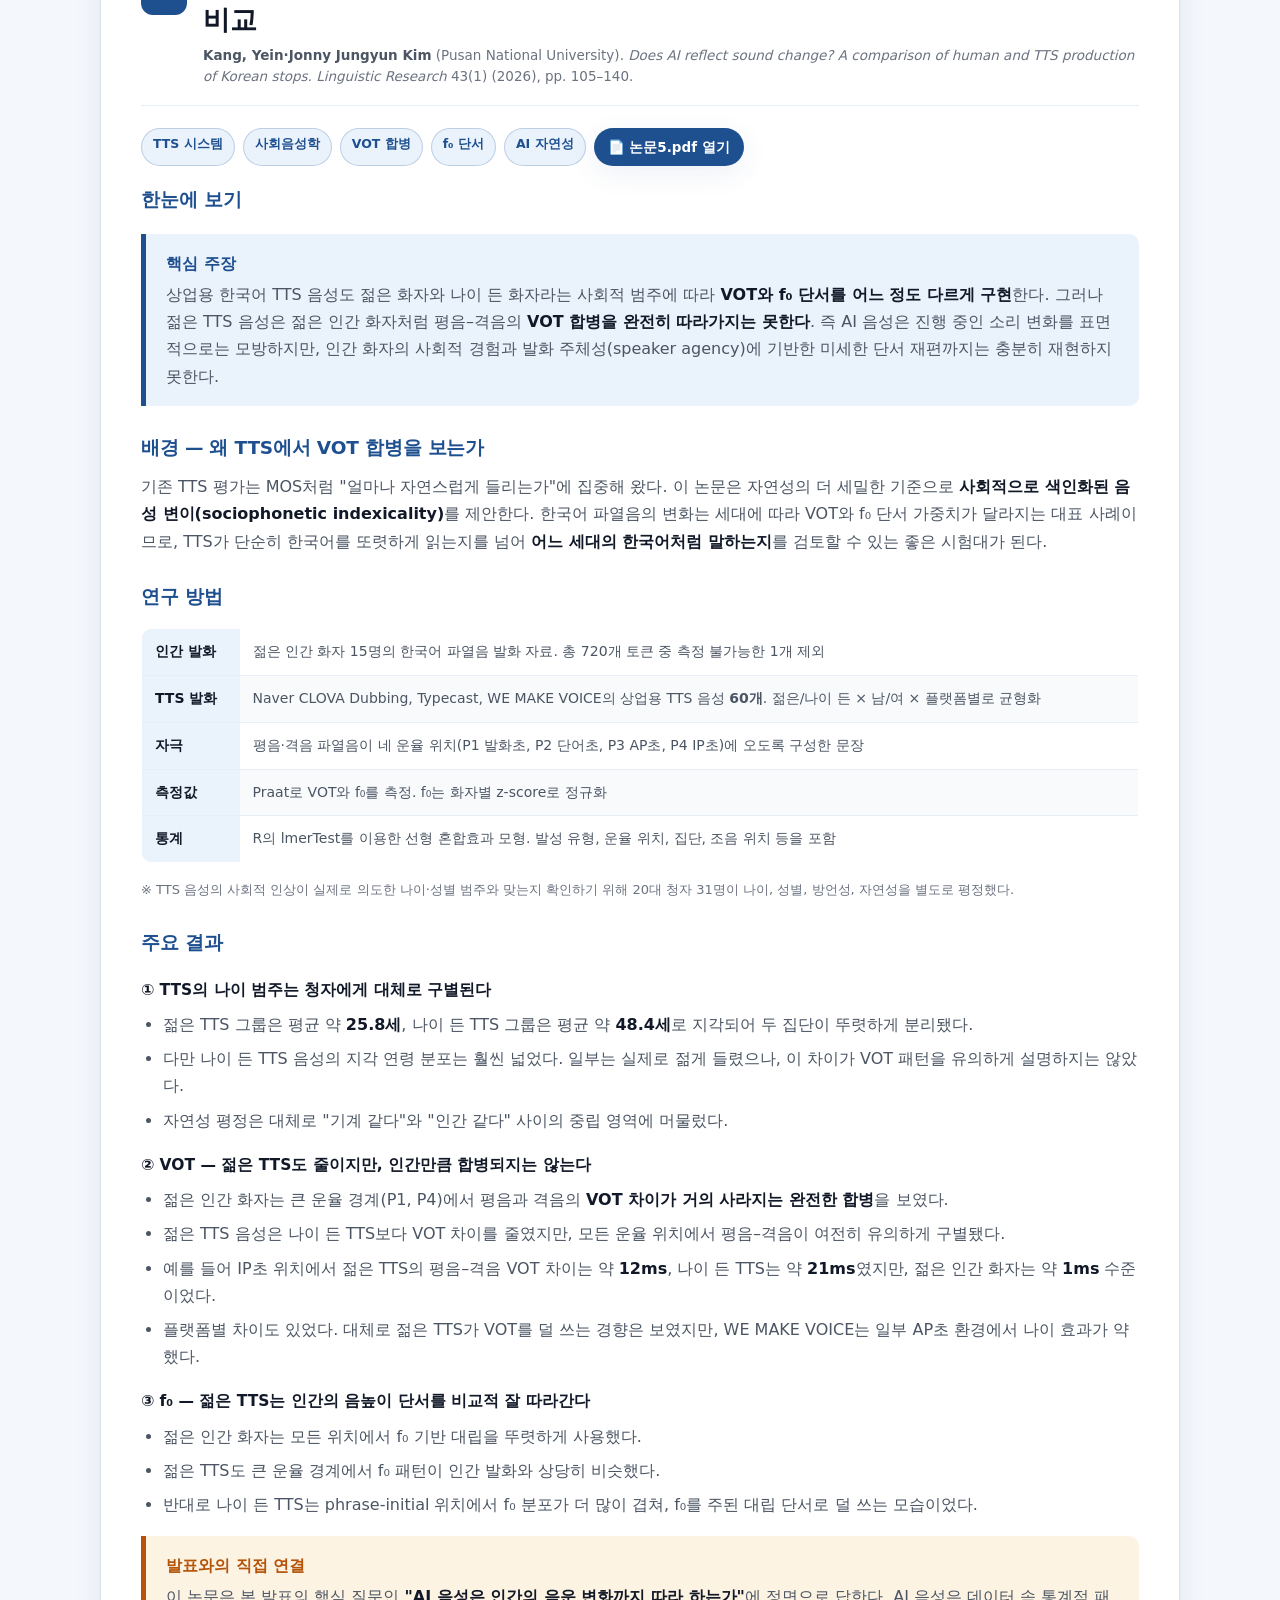
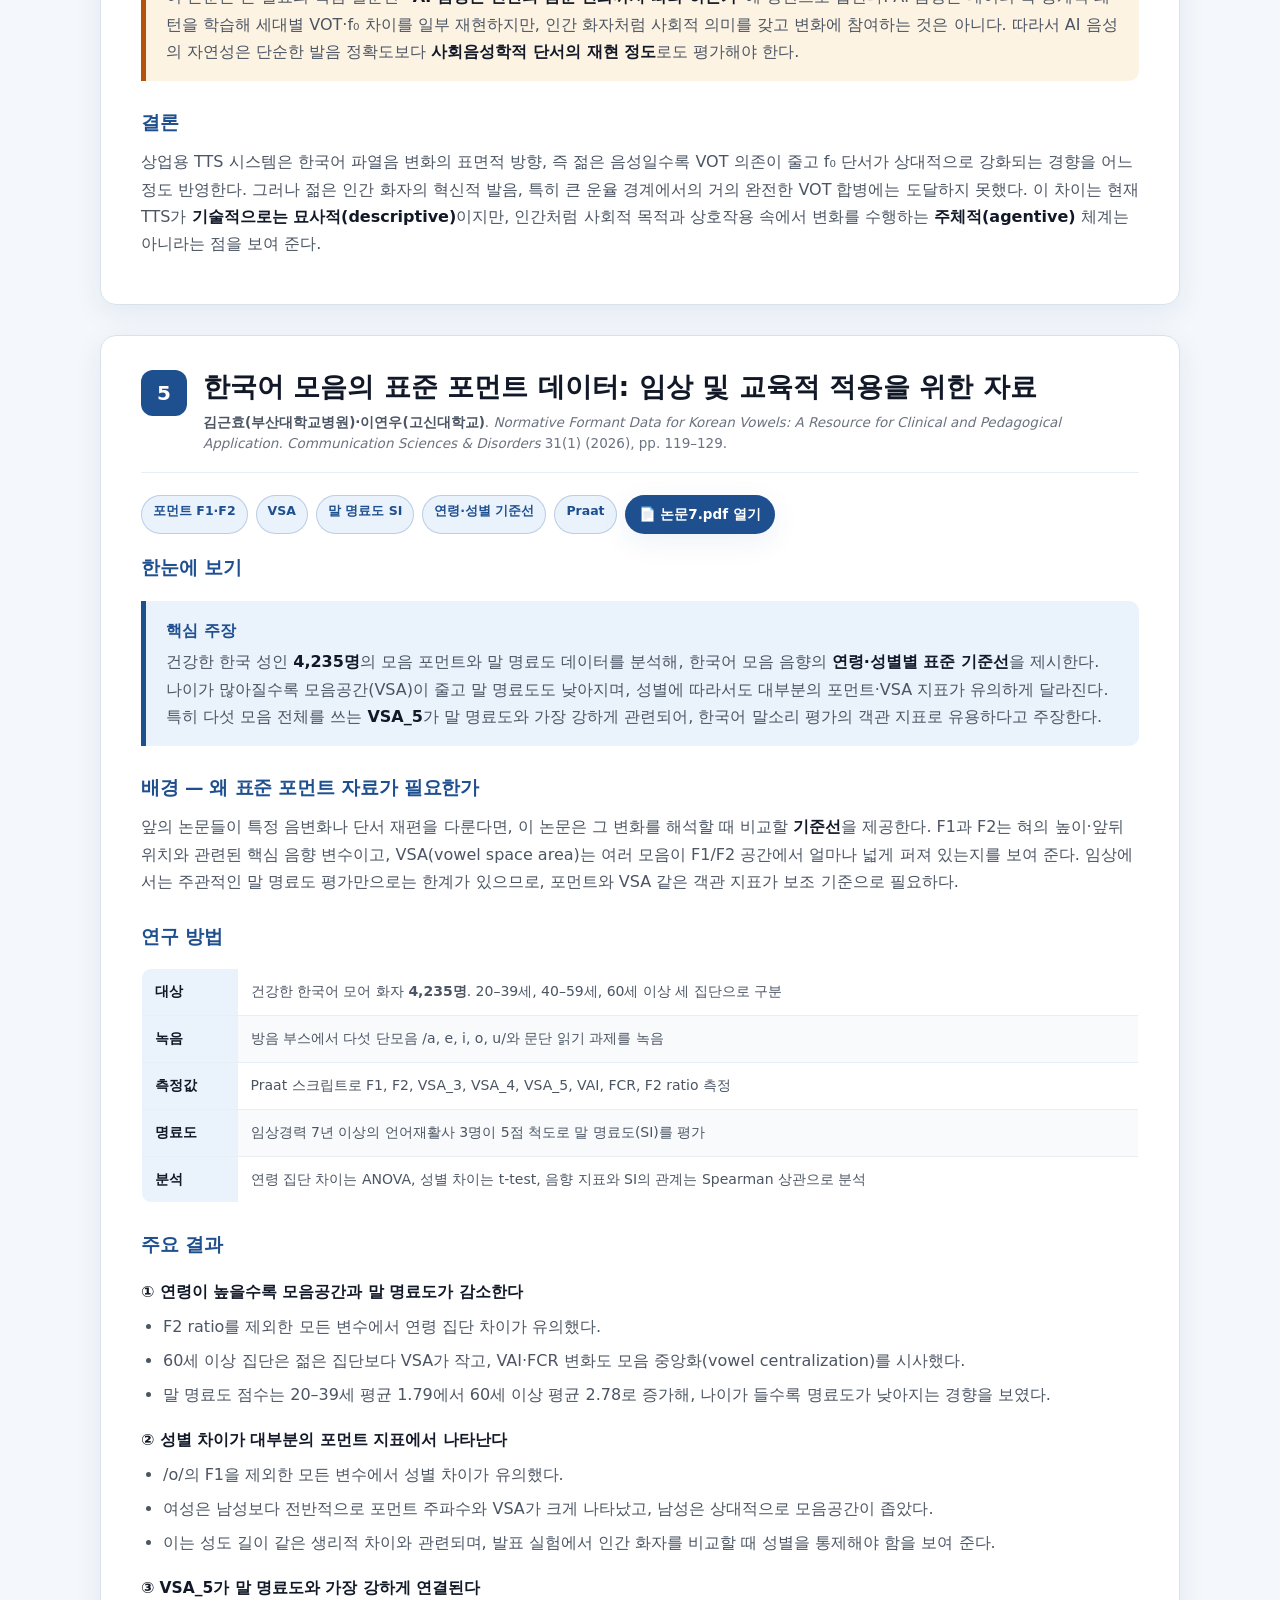
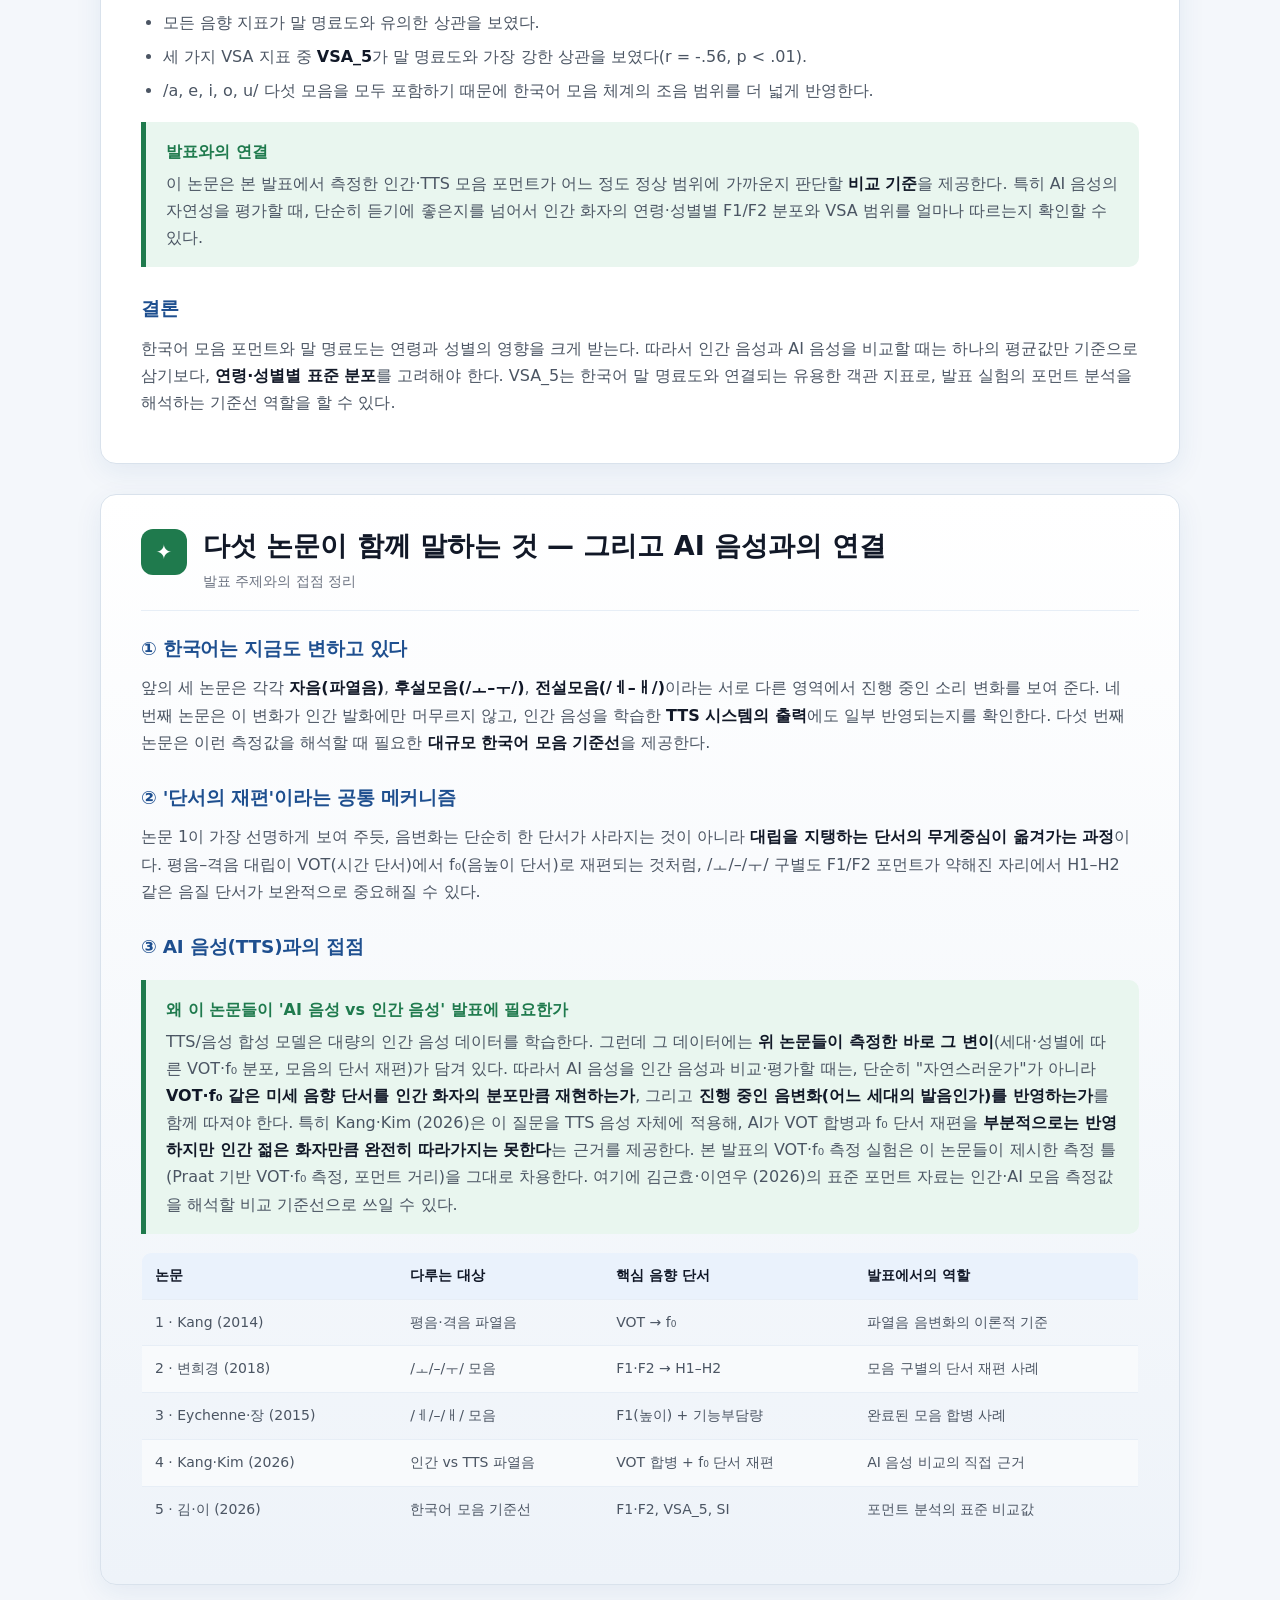
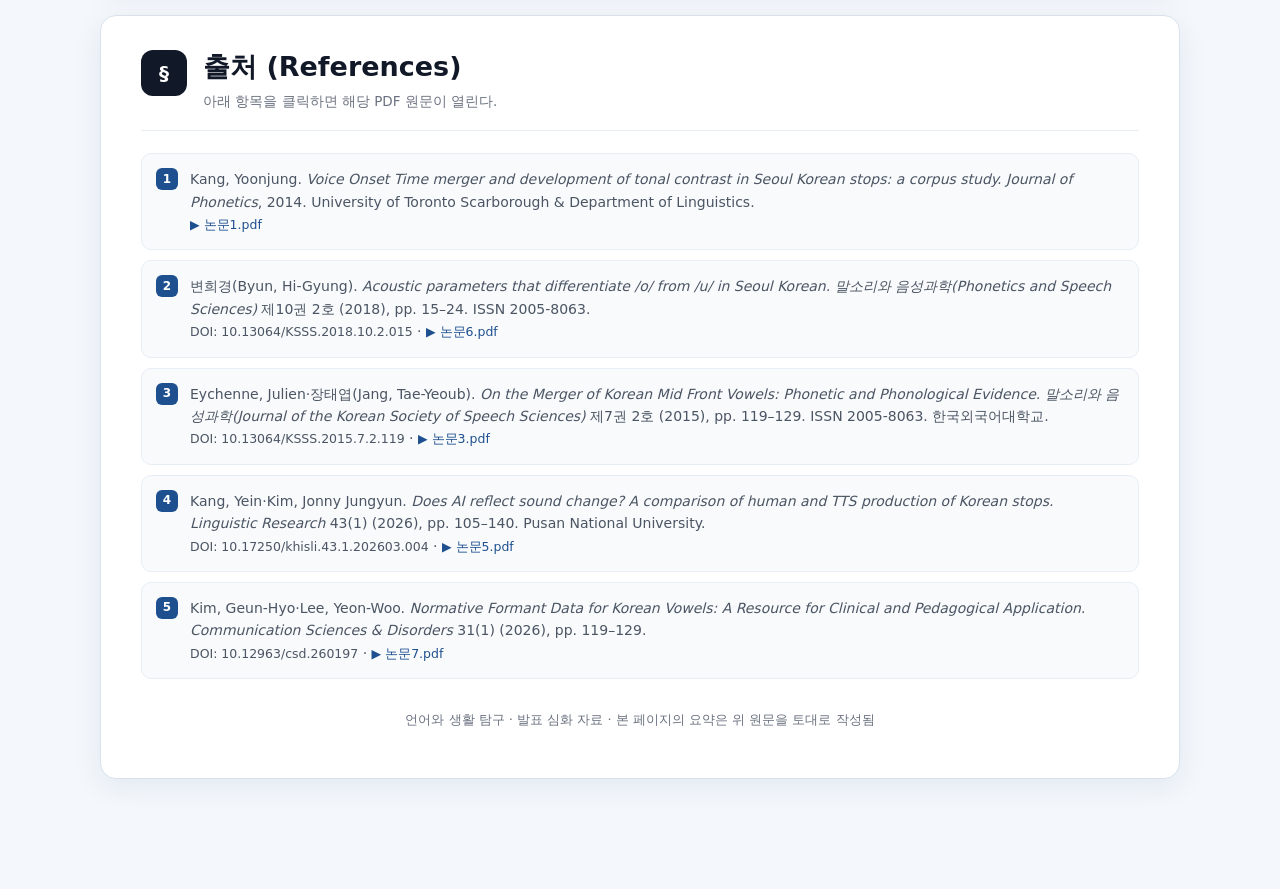
==== commit 8ebd248a: "." ====
--- a/deep-dive.html
+++ b/deep-dive.html
@@ -285,12 +285,12 @@
       <div class="eyebrow">Deep Dive · 참고 문헌</div>
       <h1>한국어 음성의 음운 변화 — 파열음과 모음의 진행 중인 소리 변화</h1>
       <p class="lead">
-        발표의 이론적 토대가 된 네 편의 음성학·음운론 논문을 정리한다. 첫 번째 논문은
+        발표의 이론적 토대가 된 다섯 편의 음성학·음운론 논문을 정리한다. 첫 번째 논문은
         한국어 파열음(평음·격음·경음)의 <strong>VOT 합병과 성조 발생(tonogenesis)</strong>을,
-        두 번째와 세 번째 논문은 한국어 모음 체계에서 진행 중인 <strong>/ㅗ–ㅜ/ 합병</strong>과
-        <strong>/ㅔ–ㅐ/ 합병</strong>을 다룬다. 새로 추가한 네 번째 논문은 이 파열음 변화가
-        <strong>상업용 TTS 음성</strong>에도 반영되는지를 직접 비교한다. 네 연구 모두
-        "지금도 변하고 있는 한국어"라는 같은 주제를 음향 측정과 통계로 보여 준다.
+        두 번째 논문은 한국어 <strong>/ㅗ–ㅜ/ 구별의 숨은 음향 단서</strong>를,
+        세 번째 논문은 <strong>/ㅔ–ㅐ/ 합병</strong>을 다룬다. 네 번째 논문은 이 파열음 변화가
+        <strong>상업용 TTS 음성</strong>에도 반영되는지를 직접 비교하고, 다섯 번째 논문은 한국어 모음
+        포먼트와 말 명료도의 <strong>대규모 표준 기준선</strong>을 제공한다.
       </p>
     </section>
 
@@ -302,8 +302,8 @@
       </a>
       <a href="#p2">
         <span class="toc-num">PAPER 02</span>
-        <span class="toc-title">/ㅗ/와 /ㅜ/의 세대 간 합병</span>
-        <span class="toc-sub">한정임·강현숙 (2013)</span>
+        <span class="toc-title">/ㅗ/와 /ㅜ/를 구별하는 숨은 음향 단서</span>
+        <span class="toc-sub">변희경 (2018) · H1–H2와 발성 차이</span>
       </a>
       <a href="#p3">
         <span class="toc-num">PAPER 03</span>
@@ -315,9 +315,14 @@
         <span class="toc-title">AI 음성은 소리 변화를 반영하는가</span>
         <span class="toc-sub">Kang·Kim (2026) · 인간 vs TTS</span>
       </a>
+      <a href="#p5">
+        <span class="toc-num">PAPER 05</span>
+        <span class="toc-title">한국어 모음 포먼트의 표준 기준선</span>
+        <span class="toc-sub">김근효·이연우 (2026) · 4,235명</span>
+      </a>
       <a href="#synthesis" style="grid-column:1/-1;">
         <span class="toc-num">SYNTHESIS</span>
-        <span class="toc-title">네 논문이 함께 말하는 것 — 그리고 AI 음성과의 연결</span>
+        <span class="toc-title">다섯 논문이 함께 말하는 것 — 그리고 AI 음성과의 연결</span>
         <span class="toc-sub">진행 중인 음변화 · 단서 가중치 · TTS가 학습하는 대상</span>
       </a>
     </nav>
@@ -442,75 +447,94 @@
       <div class="paper-head">
         <div class="paper-badge">2</div>
         <div>
-          <h2>서울 한국어 /ㅗ/와 /ㅜ/의 세대 간 변화 I: 모음공간에서의 근접성</h2>
+          <h2>서울말 /ㅗ/와 /ㅜ/를 구별하는 음향변수</h2>
           <p class="cite">
-            <span class="au">한정임(건국대)·강현숙(한양대)</span>.
-            <em>Cross-generational Change of /o/ and /u/ in Seoul Korean I: Proximity in Vowel Space.</em>
-            <em>말소리와 음성과학</em> 제5권 2호 (2013), pp. 25–31.
+            <span class="au">변희경(Byun, Hi-Gyung)</span>.
+            <em>Acoustic parameters that differentiate /o/ from /u/ in Seoul Korean.</em>
+            <em>말소리와 음성과학</em> 제10권 2호 (2018), pp. 15–24.
           </p>
         </div>
       </div>
 
       <div class="meta-row">
-        <span class="tag">모음 합병</span>
+        <span class="tag">/ㅗ/–/ㅜ/ 구별</span>
         <span class="tag">포먼트 F1·F2</span>
-        <span class="tag">유클리드 거리</span>
-        <span class="tag">세대 간 변화</span>
-        <a class="file-link" href="논문2.pdf" target="_blank">📄 논문2.pdf 열기</a>
+        <span class="tag">H1–H2</span>
+        <span class="tag">음질 Voice quality</span>
+        <span class="tag">단서 재편</span>
+        <a class="file-link" href="논문6.pdf" target="_blank">📄 논문6.pdf 열기</a>
       </div>
 
       <h3>한눈에 보기</h3>
       <div class="callout">
         <span class="ttl">핵심 주장</span>
         <p>
-          서울 한국어에서 모음 <strong>/ㅗ/(o)와 /ㅜ/(u)가 점점 가까워지는 합병이 진행 중</strong>이다.
-          세대가 젊을수록 두 모음 사이의 거리가 줄어들며, 이 변화는 <strong>남성보다 여성이,
-          어두보다 비어두(둘째 음절) 위치에서</strong> 더 앞서 나타난다.
+          서울말 /ㅗ/(o)와 /ㅜ/(u)는 특히 여성 화자의 단독발화에서 <strong>F1/F2 포먼트 공간상 거의 겹쳐</strong>
+          보인다. 그런데 지각에서는 두 모음이 여전히 잘 구별된다. 이 논문은 그 이유가 포먼트가 아니라
+          <strong>H1–H2, 즉 제1배음과 제2배음의 진폭 차이로 드러나는 발성/음질 차이</strong>에 있음을
+          보여 준다. 남성은 주로 F1/F2로, 여성은 /ㅗ/–/ㅜ/ 구별에 H1–H2를 활용한다.
         </p>
       </div>
 
       <h3>배경</h3>
       <p>
-        채서영(1999)은 비어두 위치에서 /ㅗ/가 /ㅜ/로 상승하는 변화('하루 &lt; 하로', '모두 &lt; 모도')가
-        진행 중이며, 이것이 음운론적 조건보다 성별·사회계층·연령 같은 사회언어학적 요인의 영향을
-        받는다고 보았다. 여러 음향 연구도 과거에는 뚜렷이 구별되던 /ㅗ/와 /ㅜ/가 최근 들어 가까워졌음을
-        보고했다. 그러나 세대를 가로질러 변화 '과정'을 체계적으로 관찰한 연구는 없었다.
+        선행연구들은 서울말 /ㅗ/와 /ㅜ/가 F1/F2 평면에서 가까워지고, 특히 여성·젊은 화자에게서
+        두 모음이 거의 겹친다고 보고했다. 그러나 지각 실험에서는 두 모음의 정답률이 여전히 높게
+        나타났다. 그렇다면 <strong>포먼트 이외의 다른 음향 단서</strong>가 두 모음을 구별하고 있을
+        가능성이 있다. 이 논문은 그 후보로 기본주파수(f₀)와 H1–H2를 함께 검토한다.
       </p>
 
       <h3>연구 방법</h3>
       <table>
         <tbody>
-          <tr><th>화자</th><td>서울 출생·성장 화자 <strong>36명</strong> — 3개 연령대(20대·30대·40/50대) × 각 12명(남 6, 여 6). 평균 연령 22.8 / 34.8 / 47.4세</td></tr>
-          <tr><th>자극</th><td>한국어 8개 단모음을 V₁CV₂ 구조의 2음절 무의미 단어에 넣어 측정(자음 /p t k/). 틀 문장 "천천히 ___ 하세요"에 삽입</td></tr>
-          <tr><th>측정</th><td>Praat로 각 모음 정상부의 <strong>F1·F2</strong> 추출. /ㅗ/와 /ㅜ/ 사이의 <strong>유클리드 거리</strong> = √[(F2차)²+(F1차)²]</td></tr>
-          <tr><th>분석</th><td>반복측정 분산분석(ANOVA): 연령대 × 음절위치 × 성별. 총 6,912 토큰</td></tr>
+          <tr><th>화자</th><td>서울말 모어 화자 <strong>75명</strong>(1953–1999년생, 녹음 당시 15–61세). 남성 34명, 여성 41명</td></tr>
+          <tr><th>자극</th><td>한국어 8개 단모음 /ㅏ, ㅔ, ㅐ, ㅣ, ㅡ, ㅗ, ㅜ, ㅓ/를 단독발화로 3회씩 읽음. 총 1,800개 모음 토큰</td></tr>
+          <tr><th>측정</th><td>Praat로 모음 안정 구간의 <strong>F1·F2, f₀, H1, H2</strong> 측정. F1/F2/f₀는 화자별 z-score로 정규화</td></tr>
+          <tr><th>비교 대상</th><td>진행 중인 /ㅗ/–/ㅜ/와 이미 합류가 완료된 /ㅔ/–/ㅐ/를 함께 비교해, 진짜 합병과 단서 재편을 구분</td></tr>
         </tbody>
       </table>
       <p class="cite" style="color:var(--soft);font-size:13px;">
-        ※ 유클리드 거리가 <strong>작을수록</strong> 두 모음이 모음공간에서 가깝다(= 합병에 근접)는 뜻이다.
+        ※ H1–H2 값이 크면 상대적으로 breathy voice, 작으면 creaky voice와 관련된다. 즉 이 값은
+        모음의 높이·앞뒤 위치가 아니라 <strong>발성 방식과 음질</strong>을 반영한다.
       </p>
 
       <h3>주요 결과</h3>
-      <ul>
-        <li><strong>여성</strong>: 세대가 젊어질수록 /ㅗ/–/ㅜ/ 거리가 단계적으로 줄어듦. 특히 20대 여성의 거리가 유의하게 짧아, <strong>합병이 가장 앞선 집단</strong>.</li>
-        <li><strong>남성</strong>: 첫 음절에서는 세대 간 차이가 유의하지 않았으나, <strong>둘째 음절(비어두)에서는 남녀 모두 젊을수록 거리가 줄어듦</strong>.</li>
-        <li>전체적으로 변화는 <strong>비어두(둘째 음절) 위치에서 먼저·뚜렷하게</strong> 진행 — 채서영(1999)의 음운론적 관찰과 일치(어두 음절은 강세를 받아 변화가 느림).</li>
-        <li>두 모음은 F1·F2 양쪽에서 가까워졌으며, /ㅗ/가 /ㅜ/ 쪽으로 상승하는지, /ㅜ/가 /ㅗ/ 쪽으로 내려오는지는 이 자료만으로 단정할 수 없음.</li>
+      <h4>① /ㅔ/–/ㅐ/는 어떤 단서로도 구별되지 않는다</h4>
+      <ul>
+        <li>이미 합류가 완료된 /ㅔ/–/ㅐ/는 남녀 모두 F1/F2, f₀, H1–H2에서 뚜렷한 차이가 없었다.</li>
+        <li>따라서 /ㅔ/–/ㅐ/는 단순히 포먼트만 가까운 것이 아니라, 다른 음향 단서에서도 구별이 사라진 상태로 볼 수 있다.</li>
+      </ul>
+
+      <h4>② 남성의 /ㅗ/–/ㅜ/는 아직 F1/F2로 구별된다</h4>
+      <ul>
+        <li>남성 화자는 생년에 상관없이 /ㅗ/와 /ㅜ/가 F1/F2 공간에서 비교적 잘 분리됐다.</li>
+        <li>반면 H1–H2에서는 남성의 /ㅗ/–/ㅜ/ 차이가 거의 나타나지 않았다.</li>
+        <li>즉 남성은 전통적인 포먼트 단서만으로도 /ㅗ/와 /ㅜ/를 구별할 수 있는 상태다.</li>
+      </ul>
+
+      <h4>③ 여성의 /ㅗ/–/ㅜ/는 F1/F2 대신 H1–H2가 핵심 단서가 된다</h4>
+      <ul>
+        <li>여성 화자의 /ㅗ/–/ㅜ/는 F1/F2 공간에서 상당히 겹쳐, 포먼트만으로는 구별이 어렵다.</li>
+        <li>하지만 여성 화자에게서 /ㅜ/는 /ㅗ/보다 <strong>H1–H2 값이 유의하게 크게</strong> 나타났다.</li>
+        <li>f₀ 차이도 통계적으로는 유의했지만, 두 모음의 분포가 많이 겹쳐 독립적인 구별 단서로는 약했다.</li>
       </ul>
 
       <div class="callout green">
-        <span class="ttl">왜 여성이 앞서는가</span>
-        <p>
-          사회언어학에서 여성은 일반적으로 체계적 음변화를 선도하는 경향이 있다(Labov). 아이가 모국어를
-          주로 어머니(주 양육자)에게서 배우므로, 여성이 앞선 형태를 먼저 전달한다는 설명과 부합한다.
-          이 점은 <a href="#p1">논문 1</a>에서 파열음 변화 역시 여성이 선도한 것과 같은 맥락이다.
+        <span class="ttl">논문 1과 연결되는 지점</span>
+        <p>
+          이 논문은 /ㅗ/–/ㅜ/가 단순히 "합쳐졌다/아니다"의 문제가 아니라,
+          <strong>구별을 담당하는 단서가 바뀔 수 있음</strong>을 보여 준다.
+          <a href="#p1">논문 1</a>에서 파열음 구별이 VOT에서 f₀로 재편되는 것처럼,
+          여기서는 여성 화자의 /ㅗ/–/ㅜ/ 구별이 F1/F2 포먼트에서 H1–H2 음질 단서로 보완된다.
         </p>
       </div>
 
       <h3>결론</h3>
       <p>
-        서울 한국어의 /ㅗ/–/ㅜ/ 합병은 <strong>아직 완료되지 않았으나 분명히 진행 중</strong>이며,
-        성별과 음절 위치의 영향을 받는다. 여성·비어두 위치에서 가장 두드러진다.
+        서울말 /ㅗ/–/ㅜ/는 여성 화자의 F1/F2 공간에서 거의 겹치지만, /ㅔ/–/ㅐ/처럼 완전히 합류한 것은
+        아니다. 여성 화자는 두 모음을 구별하기 위해 <strong>H1–H2로 나타나는 발성/음질 차이</strong>를
+        사용한다. 따라서 진행 중인 음변화를 볼 때는 포먼트 하나만 볼 것이 아니라, 어떤 음향 단서가
+        약해지고 어떤 단서가 새로 중요해지는지를 함께 봐야 한다.
       </p>
     </section>
 
@@ -699,12 +723,107 @@
       </p>
     </section>
 
+    <!-- ============ PAPER 5 ============ -->
+    <section class="paper" id="p5">
+      <div class="paper-head">
+        <div class="paper-badge">5</div>
+        <div>
+          <h2>한국어 모음의 표준 포먼트 데이터: 임상 및 교육적 적용을 위한 자료</h2>
+          <p class="cite">
+            <span class="au">김근효(부산대학교병원)·이연우(고신대학교)</span>.
+            <em>Normative Formant Data for Korean Vowels: A Resource for Clinical and Pedagogical Application.</em>
+            <em>Communication Sciences &amp; Disorders</em> 31(1) (2026), pp. 119–129.
+          </p>
+        </div>
+      </div>
+
+      <div class="meta-row">
+        <span class="tag">포먼트 F1·F2</span>
+        <span class="tag">VSA</span>
+        <span class="tag">말 명료도 SI</span>
+        <span class="tag">연령·성별 기준선</span>
+        <span class="tag">Praat</span>
+        <a class="file-link" href="논문7.pdf" target="_blank">📄 논문7.pdf 열기</a>
+      </div>
+
+      <h3>한눈에 보기</h3>
+      <div class="callout">
+        <span class="ttl">핵심 주장</span>
+        <p>
+          건강한 한국 성인 <strong>4,235명</strong>의 모음 포먼트와 말 명료도 데이터를 분석해,
+          한국어 모음 음향의 <strong>연령·성별별 표준 기준선</strong>을 제시한다. 나이가 많아질수록
+          모음공간(VSA)이 줄고 말 명료도도 낮아지며, 성별에 따라서도 대부분의 포먼트·VSA 지표가
+          유의하게 달라진다. 특히 다섯 모음 전체를 쓰는 <strong>VSA_5</strong>가 말 명료도와 가장 강하게
+          관련되어, 한국어 말소리 평가의 객관 지표로 유용하다고 주장한다.
+        </p>
+      </div>
+
+      <h3>배경 — 왜 표준 포먼트 자료가 필요한가</h3>
+      <p>
+        앞의 논문들이 특정 음변화나 단서 재편을 다룬다면, 이 논문은 그 변화를 해석할 때 비교할
+        <strong>기준선</strong>을 제공한다. F1과 F2는 혀의 높이·앞뒤 위치와 관련된 핵심 음향 변수이고,
+        VSA(vowel space area)는 여러 모음이 F1/F2 공간에서 얼마나 넓게 퍼져 있는지를 보여 준다.
+        임상에서는 주관적인 말 명료도 평가만으로는 한계가 있으므로, 포먼트와 VSA 같은 객관 지표가
+        보조 기준으로 필요하다.
+      </p>
+
+      <h3>연구 방법</h3>
+      <table>
+        <tbody>
+          <tr><th>대상</th><td>건강한 한국어 모어 화자 <strong>4,235명</strong>. 20–39세, 40–59세, 60세 이상 세 집단으로 구분</td></tr>
+          <tr><th>녹음</th><td>방음 부스에서 다섯 단모음 /a, e, i, o, u/와 문단 읽기 과제를 녹음</td></tr>
+          <tr><th>측정값</th><td>Praat 스크립트로 F1, F2, VSA_3, VSA_4, VSA_5, VAI, FCR, F2 ratio 측정</td></tr>
+          <tr><th>명료도</th><td>임상경력 7년 이상의 언어재활사 3명이 5점 척도로 말 명료도(SI)를 평가</td></tr>
+          <tr><th>분석</th><td>연령 집단 차이는 ANOVA, 성별 차이는 t-test, 음향 지표와 SI의 관계는 Spearman 상관으로 분석</td></tr>
+        </tbody>
+      </table>
+
+      <h3>주요 결과</h3>
+      <h4>① 연령이 높을수록 모음공간과 말 명료도가 감소한다</h4>
+      <ul>
+        <li>F2 ratio를 제외한 모든 변수에서 연령 집단 차이가 유의했다.</li>
+        <li>60세 이상 집단은 젊은 집단보다 VSA가 작고, VAI·FCR 변화도 모음 중앙화(vowel centralization)를 시사했다.</li>
+        <li>말 명료도 점수는 20–39세 평균 1.79에서 60세 이상 평균 2.78로 증가해, 나이가 들수록 명료도가 낮아지는 경향을 보였다.</li>
+      </ul>
+
+      <h4>② 성별 차이가 대부분의 포먼트 지표에서 나타난다</h4>
+      <ul>
+        <li>/o/의 F1을 제외한 모든 변수에서 성별 차이가 유의했다.</li>
+        <li>여성은 남성보다 전반적으로 포먼트 주파수와 VSA가 크게 나타났고, 남성은 상대적으로 모음공간이 좁았다.</li>
+        <li>이는 성도 길이 같은 생리적 차이와 관련되며, 발표 실험에서 인간 화자를 비교할 때 성별을 통제해야 함을 보여 준다.</li>
+      </ul>
+
+      <h4>③ VSA_5가 말 명료도와 가장 강하게 연결된다</h4>
+      <ul>
+        <li>모든 음향 지표가 말 명료도와 유의한 상관을 보였다.</li>
+        <li>세 가지 VSA 지표 중 <strong>VSA_5</strong>가 말 명료도와 가장 강한 상관을 보였다(r = -.56, p &lt; .01).</li>
+        <li>/a, e, i, o, u/ 다섯 모음을 모두 포함하기 때문에 한국어 모음 체계의 조음 범위를 더 넓게 반영한다.</li>
+      </ul>
+
+      <div class="callout green">
+        <span class="ttl">발표와의 연결</span>
+        <p>
+          이 논문은 본 발표에서 측정한 인간·TTS 모음 포먼트가 어느 정도 정상 범위에 가까운지 판단할
+          <strong>비교 기준</strong>을 제공한다. 특히 AI 음성의 자연성을 평가할 때, 단순히 듣기에 좋은지를
+          넘어서 인간 화자의 연령·성별별 F1/F2 분포와 VSA 범위를 얼마나 따르는지 확인할 수 있다.
+        </p>
+      </div>
+
+      <h3>결론</h3>
+      <p>
+        한국어 모음 포먼트와 말 명료도는 연령과 성별의 영향을 크게 받는다. 따라서 인간 음성과 AI 음성을
+        비교할 때는 하나의 평균값만 기준으로 삼기보다, <strong>연령·성별별 표준 분포</strong>를 고려해야 한다.
+        VSA_5는 한국어 말 명료도와 연결되는 유용한 객관 지표로, 발표 실험의 포먼트 분석을 해석하는
+        기준선 역할을 할 수 있다.
+      </p>
+    </section>
+
     <!-- ============ SYNTHESIS ============ -->
     <section class="paper synth" id="synthesis">
       <div class="paper-head">
         <div class="paper-badge" style="background:var(--green);">✦</div>
         <div>
-          <h2>네 논문이 함께 말하는 것 — 그리고 AI 음성과의 연결</h2>
+          <h2>다섯 논문이 함께 말하는 것 — 그리고 AI 음성과의 연결</h2>
           <p class="cite">발표 주제와의 접점 정리</p>
         </div>
       </div>
@@ -714,16 +833,16 @@
         앞의 세 논문은 각각 <strong>자음(파열음)</strong>, <strong>후설모음(/ㅗ–ㅜ/)</strong>,
         <strong>전설모음(/ㅔ–ㅐ/)</strong>이라는 서로 다른 영역에서 진행 중인 소리 변화를 보여 준다.
         네 번째 논문은 이 변화가 인간 발화에만 머무르지 않고, 인간 음성을 학습한
-        <strong>TTS 시스템의 출력</strong>에도 일부 반영되는지를 확인한다. 공통적으로 변화는
-        <strong>여성과 젊은 세대가 선도</strong>하며, 음향 단서의 분포 변화로 포착된다.
+        <strong>TTS 시스템의 출력</strong>에도 일부 반영되는지를 확인한다. 다섯 번째 논문은 이런 측정값을
+        해석할 때 필요한 <strong>대규모 한국어 모음 기준선</strong>을 제공한다.
       </p>
 
       <h3>② '단서의 재편'이라는 공통 메커니즘</h3>
       <p>
         논문 1이 가장 선명하게 보여 주듯, 음변화는 단순히 한 단서가 사라지는 것이 아니라
         <strong>대립을 지탱하는 단서의 무게중심이 옮겨가는 과정</strong>이다. 평음–격음 대립이
-        VOT(시간 단서)에서 f₀(음높이 단서)로 재편되는 것처럼, 모음 합병도 포먼트 공간에서
-        두 점이 서서히 한 점으로 수렴한다.
+        VOT(시간 단서)에서 f₀(음높이 단서)로 재편되는 것처럼, /ㅗ/–/ㅜ/ 구별도 F1/F2 포먼트가
+        약해진 자리에서 H1–H2 같은 음질 단서가 보완적으로 중요해질 수 있다.
       </p>
 
       <h3>③ AI 음성(TTS)과의 접점</h3>
@@ -731,26 +850,28 @@
         <span class="ttl">왜 이 논문들이 'AI 음성 vs 인간 음성' 발표에 필요한가</span>
         <p>
           TTS/음성 합성 모델은 대량의 인간 음성 데이터를 학습한다. 그런데 그 데이터에는
-          <strong>위 논문들이 측정한 바로 그 변이</strong>(세대·성별에 따른 VOT·f₀ 분포, 모음 합병 정도)가
+          <strong>위 논문들이 측정한 바로 그 변이</strong>(세대·성별에 따른 VOT·f₀ 분포, 모음의 단서 재편)가
           담겨 있다. 따라서 AI 음성을 인간 음성과 비교·평가할 때는, 단순히 "자연스러운가"가 아니라
           <strong>VOT·f₀ 같은 미세 음향 단서를 인간 화자의 분포만큼 재현하는가</strong>,
           그리고 <strong>진행 중인 음변화(어느 세대의 발음인가)를 반영하는가</strong>를 함께 따져야 한다.
           특히 Kang·Kim (2026)은 이 질문을 TTS 음성 자체에 적용해, AI가 VOT 합병과 f₀ 단서 재편을
           <strong>부분적으로는 반영하지만 인간 젊은 화자만큼 완전히 따라가지는 못한다</strong>는
           근거를 제공한다. 본 발표의 VOT·f₀ 측정 실험은 이 논문들이 제시한 측정 틀(Praat 기반
-          VOT·f₀ 측정, 포먼트 거리)을 그대로 차용한다.
+          VOT·f₀ 측정, 포먼트 거리)을 그대로 차용한다. 여기에 김근효·이연우 (2026)의 표준 포먼트 자료는
+          인간·AI 모음 측정값을 해석할 비교 기준선으로 쓰일 수 있다.
         </p>
       </div>
 
       <table>
         <thead>
-          <tr><th>논문</th><th>변하는 대상</th><th>핵심 음향 단서</th><th>변화를 선도하는 집단</th></tr>
+          <tr><th>논문</th><th>다루는 대상</th><th>핵심 음향 단서</th><th>발표에서의 역할</th></tr>
         </thead>
         <tbody>
-          <tr><td>1 · Kang (2014)</td><td>평음·격음 파열음</td><td>VOT → f₀</td><td>젊은 여성</td></tr>
-          <tr><td>2 · 한·강 (2013)</td><td>/ㅗ/–/ㅜ/ 모음</td><td>F1·F2(포먼트 거리)</td><td>여성, 비어두 위치</td></tr>
-          <tr><td>3 · Eychenne·장 (2015)</td><td>/ㅔ/–/ㅐ/ 모음</td><td>F1(높이) + 기능부담량</td><td>젊은 세대 전반</td></tr>
-          <tr><td>4 · Kang·Kim (2026)</td><td>인간 vs TTS 파열음</td><td>VOT 합병 + f₀ 단서 재편</td><td>젊은 인간 화자, 부분적으로 젊은 TTS</td></tr>
+          <tr><td>1 · Kang (2014)</td><td>평음·격음 파열음</td><td>VOT → f₀</td><td>파열음 음변화의 이론적 기준</td></tr>
+          <tr><td>2 · 변희경 (2018)</td><td>/ㅗ/–/ㅜ/ 모음</td><td>F1·F2 → H1–H2</td><td>모음 구별의 단서 재편 사례</td></tr>
+          <tr><td>3 · Eychenne·장 (2015)</td><td>/ㅔ/–/ㅐ/ 모음</td><td>F1(높이) + 기능부담량</td><td>완료된 모음 합병 사례</td></tr>
+          <tr><td>4 · Kang·Kim (2026)</td><td>인간 vs TTS 파열음</td><td>VOT 합병 + f₀ 단서 재편</td><td>AI 음성 비교의 직접 근거</td></tr>
+          <tr><td>5 · 김·이 (2026)</td><td>한국어 모음 기준선</td><td>F1·F2, VSA_5, SI</td><td>포먼트 분석의 표준 비교값</td></tr>
         </tbody>
       </table>
     </section>
@@ -771,9 +892,9 @@
           <br><a class="doi" href="논문1.pdf" target="_blank">▶ 논문1.pdf</a>
         </li>
         <li>
-          한정임(Han, Jeong-Im)·강현숙(Kang, Hyunsook). <em>Cross-generational Change of /o/ and /u/ in Seoul Korean I: Proximity in Vowel Space.</em>
-          <em>말소리와 음성과학(Journal of the Korean Society of Speech Sciences)</em> 제5권 2호 (2013), pp. 25–31. ISSN 2005-8063.
-          <br><span class="doi">DOI: 10.13064/KSSS.2013.5.2.025</span> · <a class="doi" href="논문2.pdf" target="_blank">▶ 논문2.pdf</a>
+          변희경(Byun, Hi-Gyung). <em>Acoustic parameters that differentiate /o/ from /u/ in Seoul Korean.</em>
+          <em>말소리와 음성과학(Phonetics and Speech Sciences)</em> 제10권 2호 (2018), pp. 15–24. ISSN 2005-8063.
+          <br><span class="doi">DOI: 10.13064/KSSS.2018.10.2.015</span> · <a class="doi" href="논문6.pdf" target="_blank">▶ 논문6.pdf</a>
         </li>
         <li>
           Eychenne, Julien·장태엽(Jang, Tae-Yeoub). <em>On the Merger of Korean Mid Front Vowels: Phonetic and Phonological Evidence.</em>
@@ -785,6 +906,11 @@
           <em>Linguistic Research</em> 43(1) (2026), pp. 105–140. Pusan National University.
           <br><span class="doi">DOI: 10.17250/khisli.43.1.202603.004</span> · <a class="doi" href="논문5.pdf" target="_blank">▶ 논문5.pdf</a>
         </li>
+        <li>
+          Kim, Geun-Hyo·Lee, Yeon-Woo. <em>Normative Formant Data for Korean Vowels: A Resource for Clinical and Pedagogical Application.</em>
+          <em>Communication Sciences &amp; Disorders</em> 31(1) (2026), pp. 119–129.
+          <br><span class="doi">DOI: 10.12963/csd.260197</span> · <a class="doi" href="논문7.pdf" target="_blank">▶ 논문7.pdf</a>
+        </li>
       </ol>
       <p class="footer-note">언어와 생활 탐구 · 발표 심화 자료 · 본 페이지의 요약은 위 원문을 토대로 작성됨</p>
     </section>
